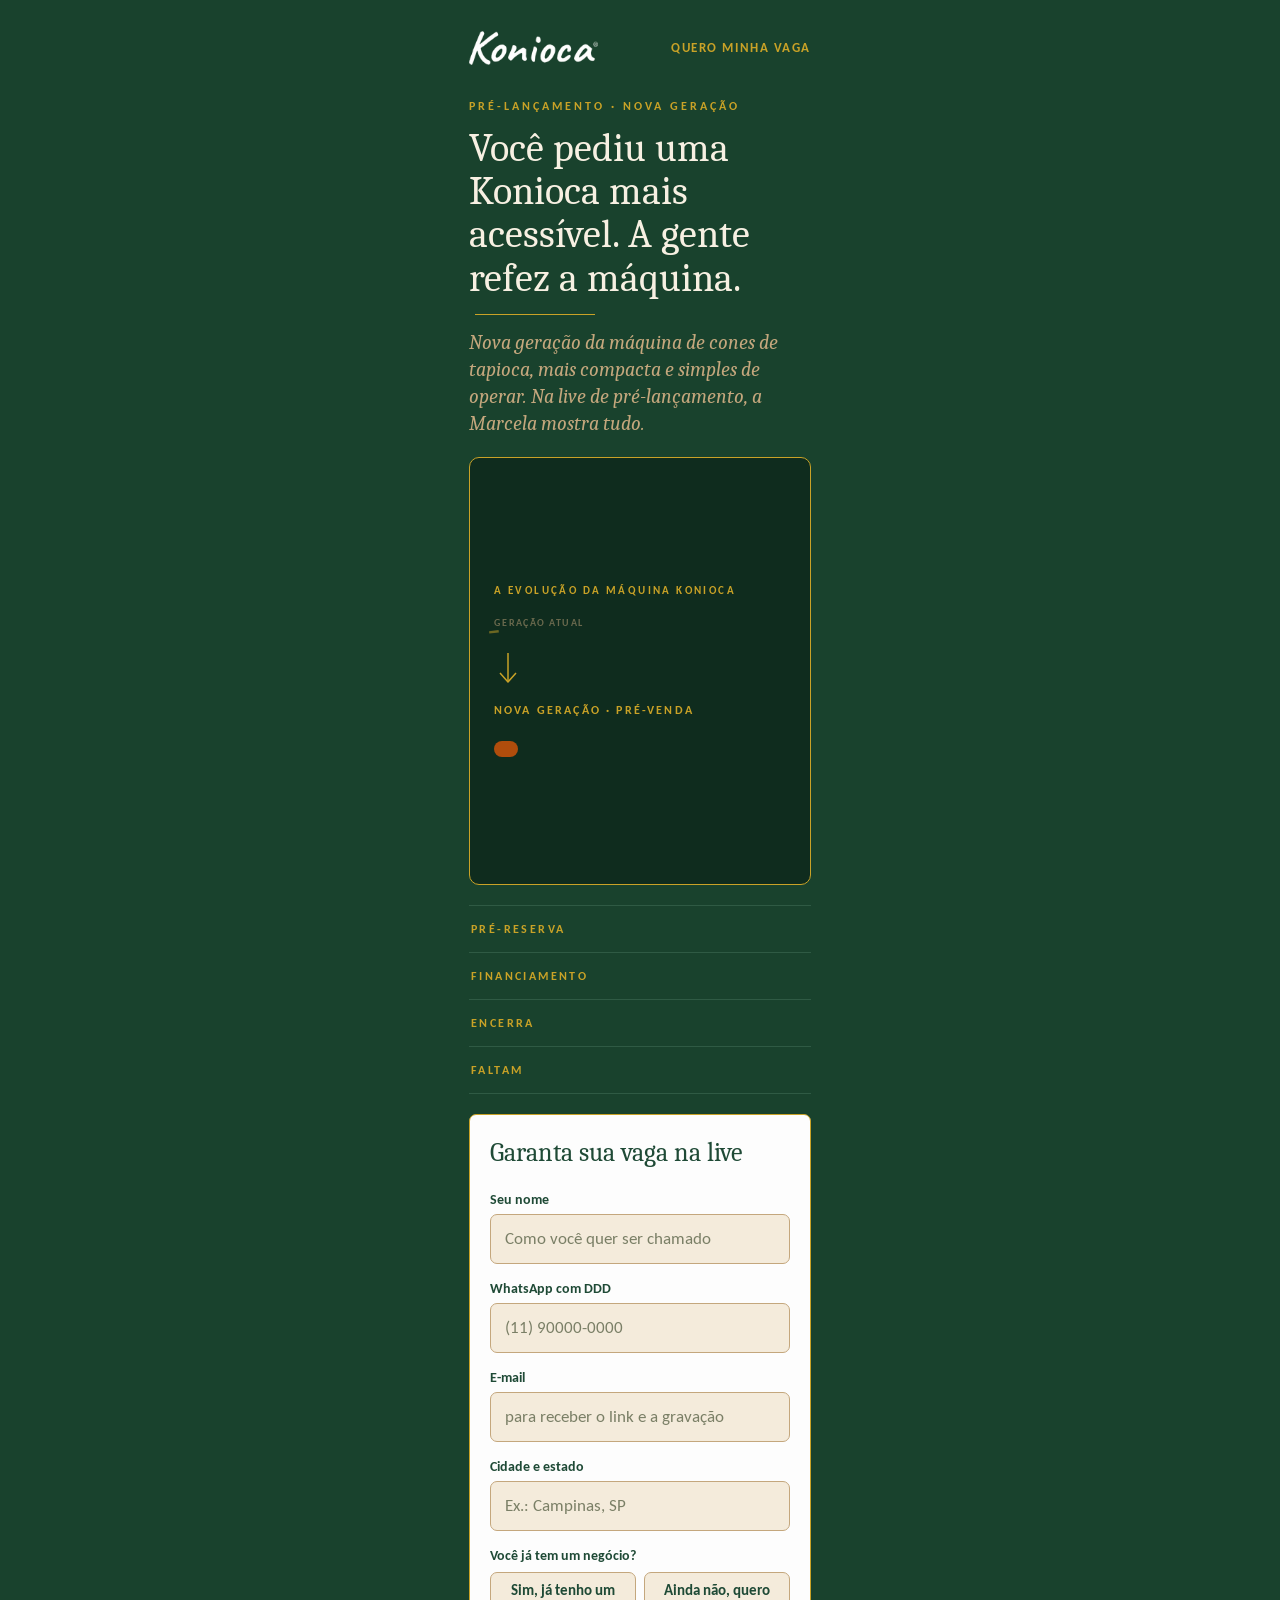
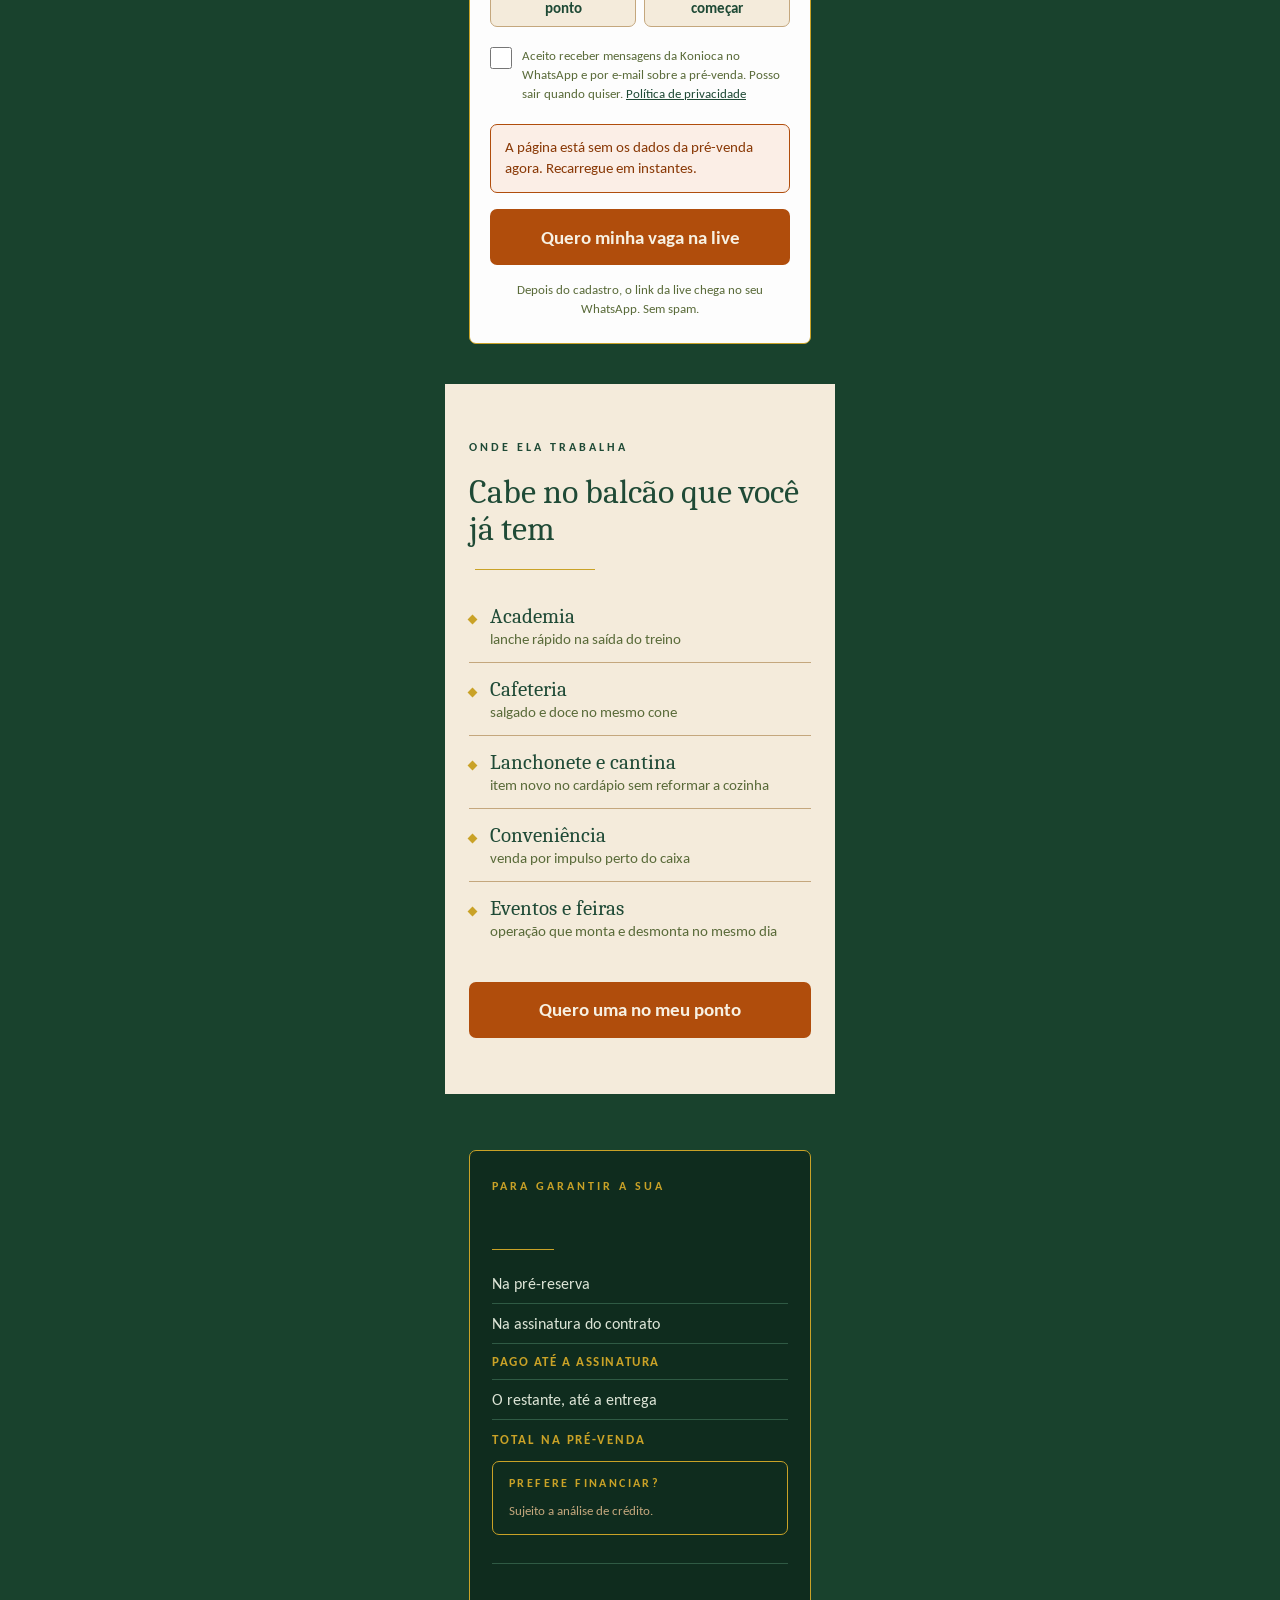
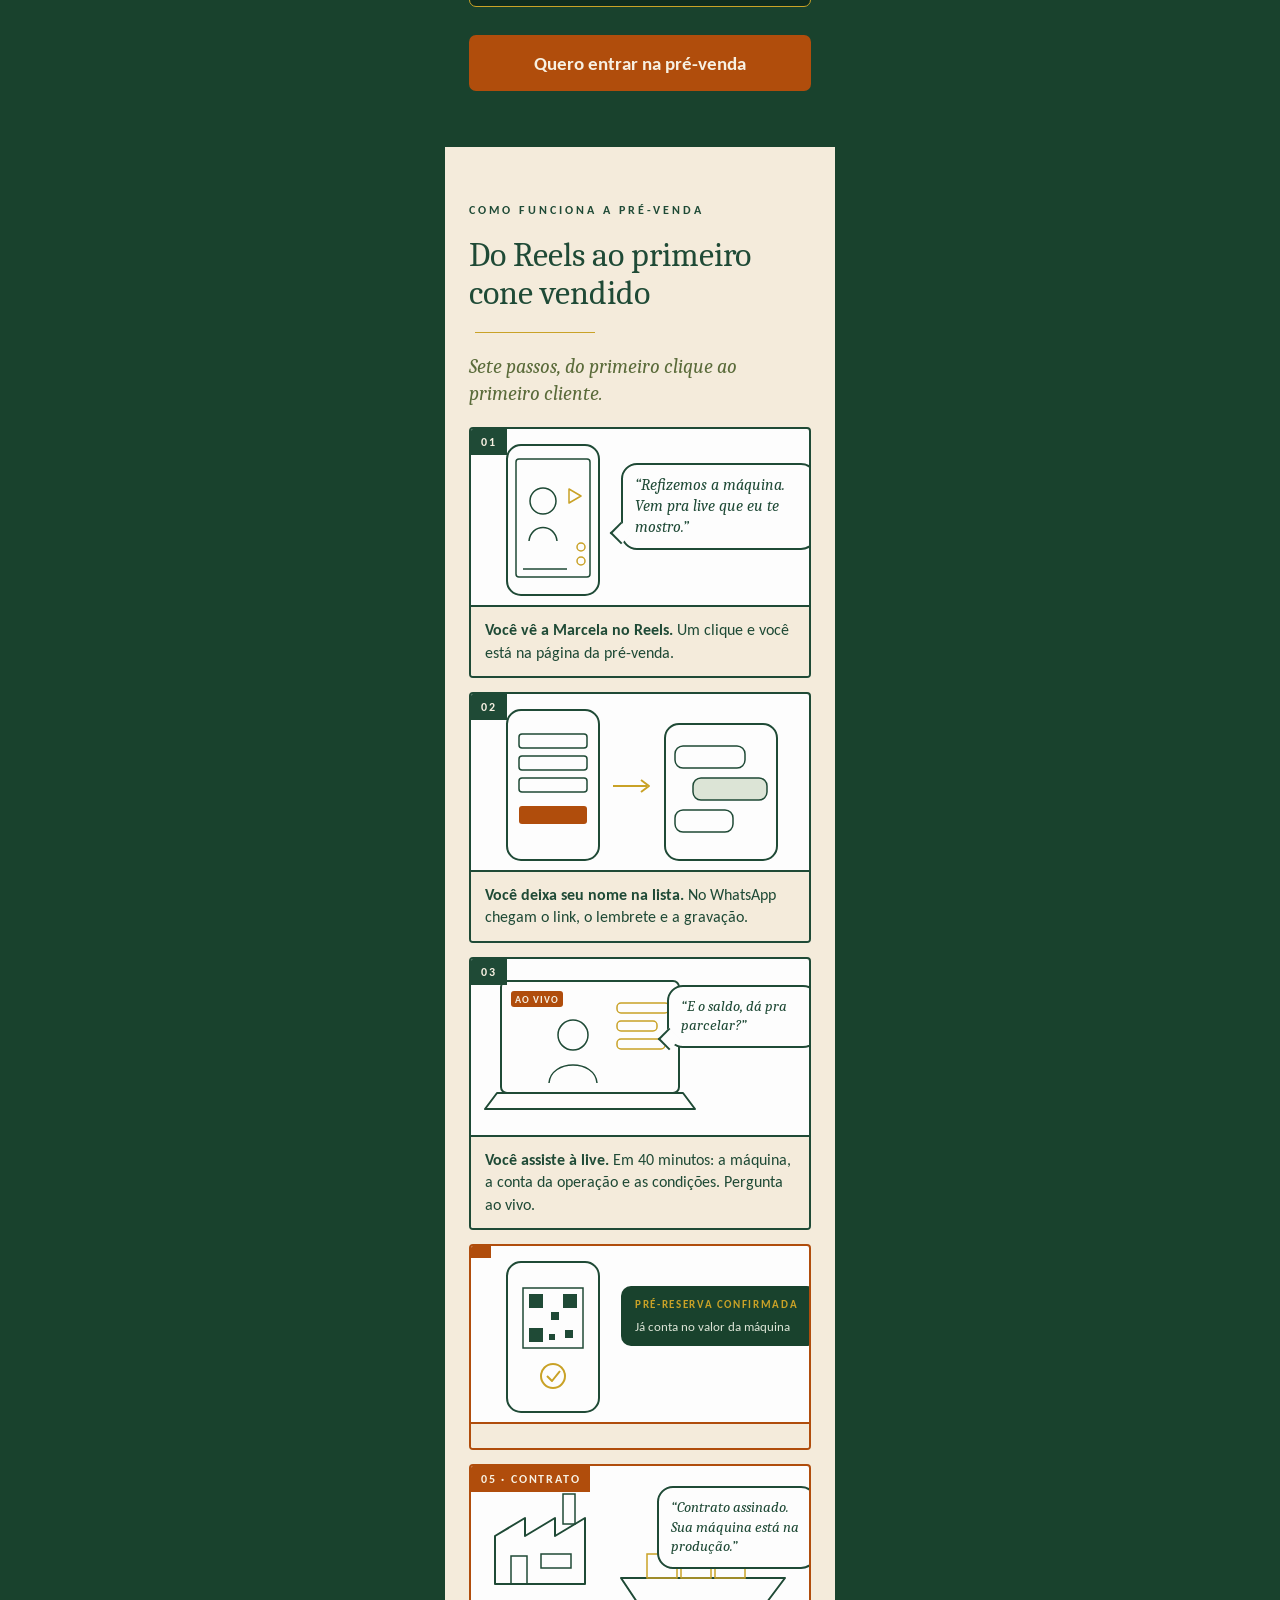
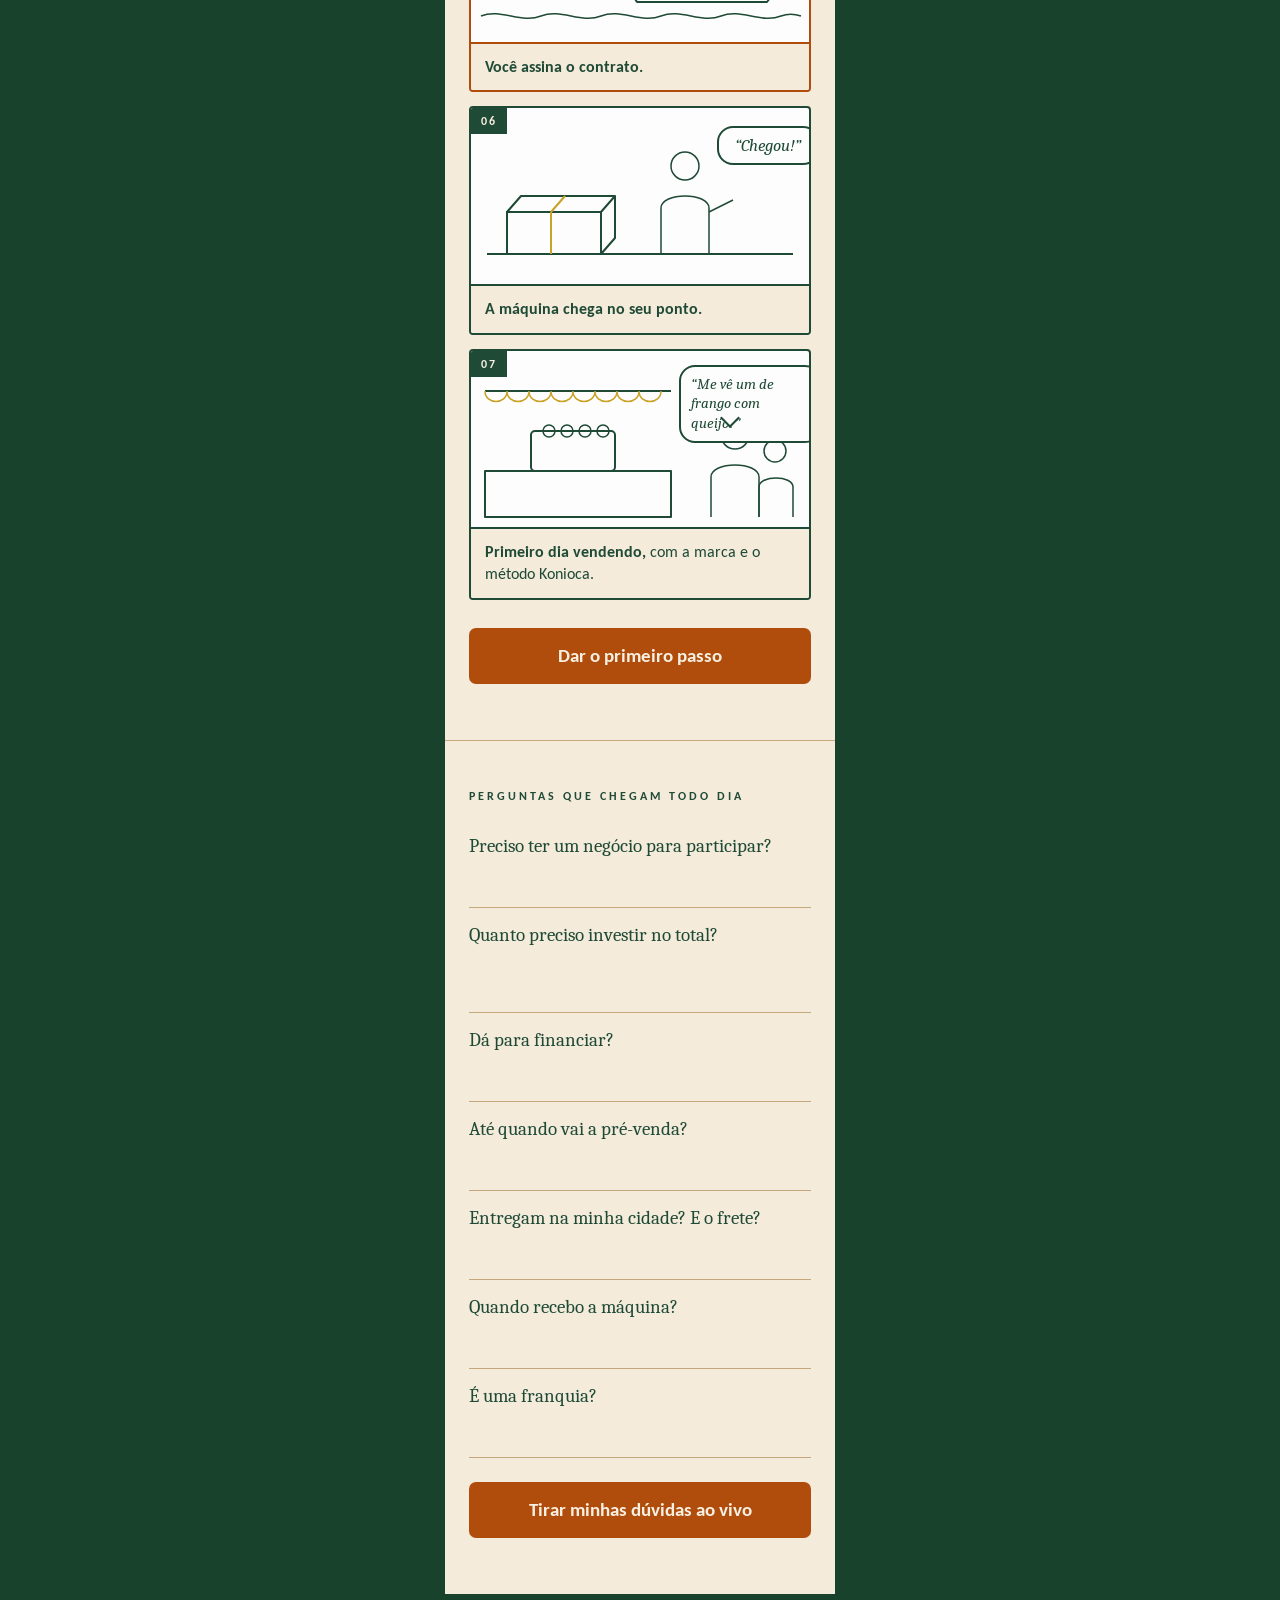
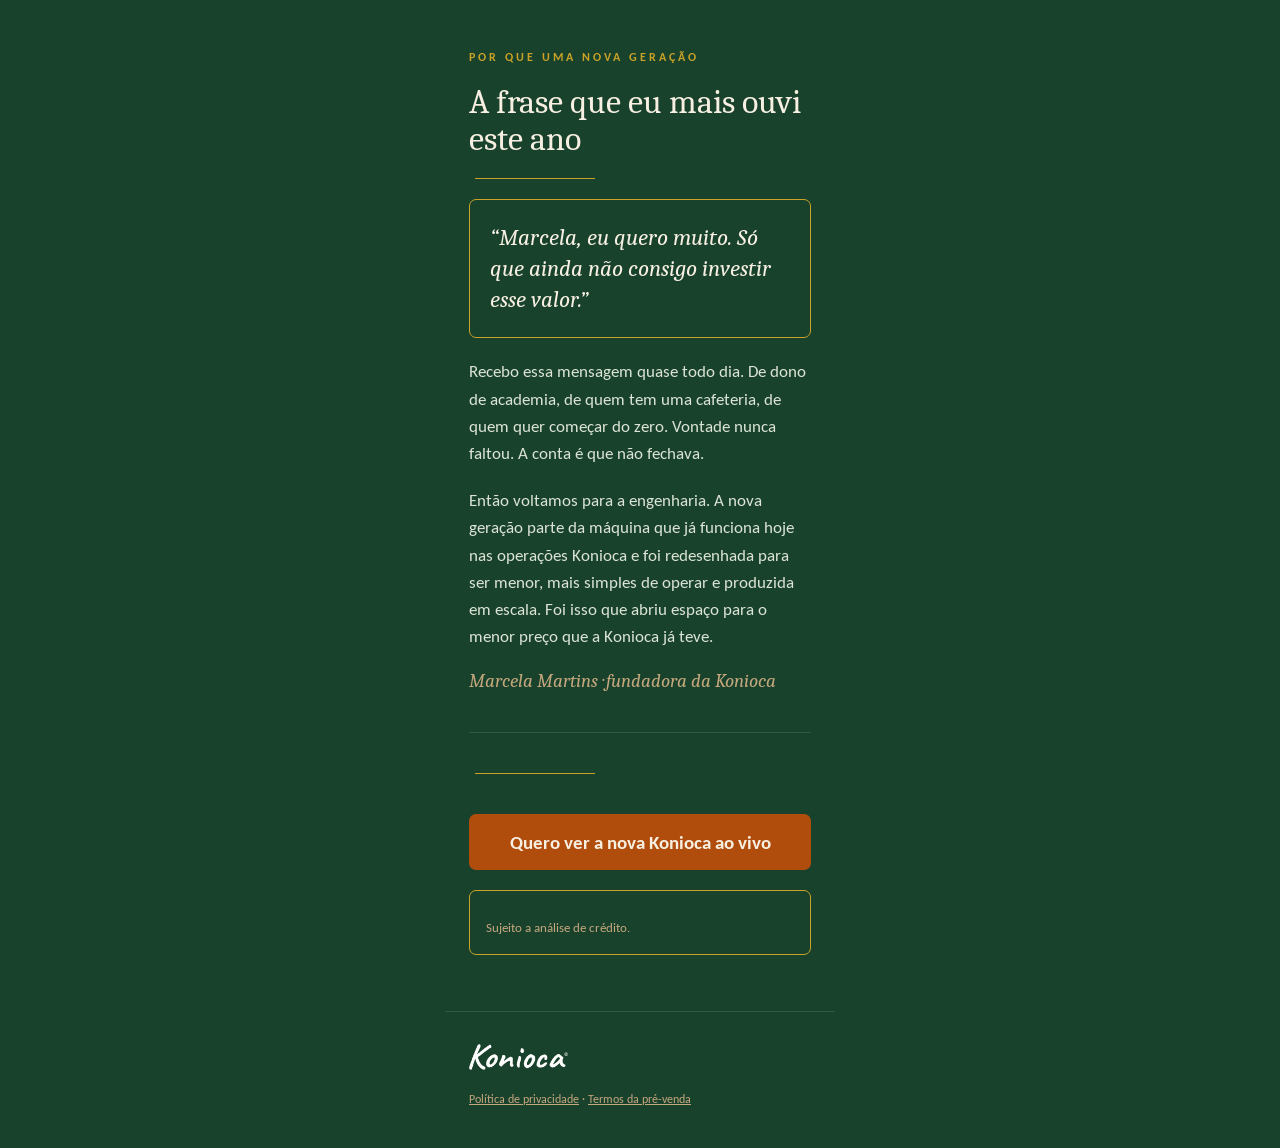
==== site/index.html @ 67e92e97 "Painel: solta a marca 'digitando' ao fechar o formulário, para a atualização adiada acontecer Co-Aut" ====
<!doctype html>
<html lang="pt-BR"><head><meta charset="utf-8"><meta name="viewport" content="width=device-width, initial-scale=1">
<title>Konioca · Pré-venda da nova geração</title>
<meta name="description" content="Nova geração da máquina de cones de tapioca Konioca. Live de pré-lançamento com a Marcela. Garanta a sua pré-reserva.">
<meta property="og:type" content="website">
<meta property="og:url" content="https://prevenda.konioca.com/">
<meta property="og:title" content="Konioca · Pré-venda da nova geração">
<meta property="og:description" content="Live fechada com a Marcela e pré-reserva da nova máquina de cones de tapioca. Garanta a sua pré-reserva.">
<meta property="og:image" content="https://prevenda.konioca.com/assets/img/previa-lp.jpg?v=2">
<meta property="og:image:width" content="1200"><meta property="og:image:height" content="630">
<meta property="og:locale" content="pt_BR">
<meta name="twitter:card" content="summary_large_image">
<link rel="icon" type="image/png" sizes="64x64" href="assets/img/favicon.png"><link rel="apple-touch-icon" href="assets/img/apple-touch-icon.png">
<link rel="preconnect" href="https://fonts.googleapis.com"><link rel="preconnect" href="https://fonts.gstatic.com" crossorigin>
<link rel="stylesheet" href="https://fonts.googleapis.com/css2?family=Caladea:ital,wght@0,400;0,700;1,400&amp;family=Carlito:wght@400;700&amp;display=swap">
<link rel="stylesheet" href="assets/css/site.css?v=0110e">
<style>
a{color:#1f4a36}a:hover{color:#19422d}
input::placeholder{color:#7a7f66}
</style>
</head>
<body>
<div class="pagina" style="min-height: 100vh; display: flex; flex-direction: column; background: #19422d; font-family: Carlito, Calibri, 'Segoe UI', sans-serif; color: #1f4a36; overflow: hidden">
<!-- HERO -->
<section style="display: flex; flex-direction: column; gap: 20px; padding: 28px 24px 40px 24px; background: #19422d">
<div style="display: flex; justify-content: space-between; align-items: center">
<img src="assets/img/logo_konioca_branco.png" alt="Konioca" style="height: 34px; width: auto">
<a href="#cadastro" style="font-size: 13px; font-weight: 700; letter-spacing: 0.12em; color: #c9a227; text-decoration: none; padding: 12px 0">QUERO MINHA VAGA</a>
</div>
<div style="display: flex; flex-direction: column; gap: 14px; padding-top: 12px">
<div style="font-size: 12px; font-weight: 700; letter-spacing: 0.25em; color: #c9a227">PRÉ-LANÇAMENTO · NOVA GERAÇÃO</div>
<h1 style="margin: 0; font-family: Caladea, Cambria, Georgia, serif; font-weight: 400; font-size: 40px; line-height: 1.08; color: #f7f0e2">Você pediu uma Konioca mais acessível. A gente refez a máquina.</h1>
<div style="width: 120px; height: 1px; background: #c9a227; margin-left: 6px"></div>
<p style="margin: 0; font-family: Caladea, Cambria, Georgia, serif; font-style: italic; font-size: 20px; line-height: 1.35; color: #c4a77d">Nova geração da máquina de cones de tapioca, mais compacta e simples de operar. Na live de pré-lançamento, a Marcela mostra tudo.</p>
</div>
<div style="position: relative; width: 100%; aspect-ratio: 342 / 428; box-sizing: border-box; padding: 28px 24px; background: #0f2c1e; border: 1px solid #c9a227; border-radius: 10px; display: flex; flex-direction: column; justify-content: center; gap: 18px; overflow: hidden" aria-label="Animação: preço da geração atual riscado e preço da nova geração">
<div style="font-size: 11px; font-weight: 700; letter-spacing: 0.22em; color: #c9a227">A EVOLUÇÃO DA MÁQUINA KONIOCA</div>
<div id="kOld" style="display: flex; flex-direction: column; gap: 4px; transform-origin: left center; transition: opacity 600ms ease, transform 600ms ease; opacity: 0.5; transform: scale(0.8)">
<div style="font-size: 12px; font-weight: 700; letter-spacing: 0.18em; color: #c4a77d">GERAÇÃO ATUAL</div>
<div style="position: relative; align-self: flex-start">
<div style="font-family: Caladea, Cambria, Georgia, serif; font-size: 46px; line-height: 1.05; color: #c4a77d" data-t="preco_atual"></div>
<div id="kStrike" style="position: absolute; left: -6px; right: -6px; top: 52%; height: 3px; background: #c9a227; transform-origin: left center; transition: transform 500ms ease; transform: rotate(-7deg) scaleX(1)"></div>
</div>
</div>
<div id="kArrow" style="height: 34px; transition: opacity 400ms ease; opacity: 1">
<svg width="28" height="34" viewBox="0 0 28 34" fill="none" aria-hidden="true"><path d="M14 2 V30" stroke="#c9a227" stroke-width="1.5"></path><path d="M6 22 L14 31 L22 22" stroke="#c9a227" stroke-width="1.5" stroke-linejoin="round"></path></svg>
</div>
<div id="kNew" style="display: flex; flex-direction: column; gap: 6px; transition: opacity 600ms ease, transform 600ms ease; opacity: 1; transform: translateY(0px)">
<div style="font-size: 12px; font-weight: 700; letter-spacing: 0.18em; color: #c9a227">NOVA GERAÇÃO · PRÉ-VENDA</div>
<div style="font-family: Caladea, Cambria, Georgia, serif; font-size: 68px; line-height: 1; color: #f7f0e2"><span id="kCounter" data-t="preco_prevenda"></span></div>
</div>
<div id="kBadge" style="display: flex; align-items: center; gap: 12px; transform-origin: left center; transition: opacity 400ms ease, transform 400ms cubic-bezier(0.34, 1.56, 0.64, 1); opacity: 1; transform: scale(1)">
<div style="padding: 8px 12px; background: #b04d0c; border-radius: 999px; font-size: 15px; font-weight: 700; letter-spacing: 0.08em; color: #f7f0e2; white-space: nowrap" data-tpl="{desconto_pct}% MENOS"></div>
<div style="font-size: 14px; line-height: 1.35; color: #dce4d6" data-tpl="{desconto_valor} a menos que a geração atual"></div>
</div>
</div>
<div style="display: flex; justify-content: space-between; align-items: baseline; padding: 4px 2px; border-top: 1px solid #2f5a44; border-bottom: 1px solid #2f5a44">
<div style="font-size: 12px; font-weight: 700; letter-spacing: 0.2em; color: #c9a227; padding: 12px 0">PRÉ-RESERVA</div>
<div style="font-family: Caladea, Cambria, Georgia, serif; font-size: 22px; color: #f7f0e2" data-tpl="{reserva} no PIX"></div>
</div>
<div style="display: flex; justify-content: space-between; align-items: baseline; margin-top: -20px; padding: 4px 2px; border-bottom: 1px solid #2f5a44">
<div style="font-size: 12px; font-weight: 700; letter-spacing: 0.2em; color: #c9a227; padding: 12px 0">FINANCIAMENTO</div>
<div style="font-family: Caladea, Cambria, Georgia, serif; font-size: 22px; color: #f7f0e2" data-tpl="Parceria {parceiro}"></div>
</div>
<div style="display: flex; justify-content: space-between; align-items: baseline; margin-top: -20px; padding: 4px 2px; border-bottom: 1px solid #2f5a44">
<div style="font-size: 12px; font-weight: 700; letter-spacing: 0.2em; color: #c9a227; padding: 12px 0">ENCERRA</div>
<div style="font-family: Caladea, Cambria, Georgia, serif; font-size: 22px; color: #f7f0e2" data-tpl="{fim_ddmm} · {fim_hora}"></div>
</div>
<div style="display: flex; justify-content: space-between; align-items: baseline; margin-top: -20px; padding: 4px 2px; border-bottom: 1px solid #2f5a44">
<div style="font-size: 12px; font-weight: 700; letter-spacing: 0.2em; color: #c9a227; padding: 12px 0" id="kFaltamRotulo">FALTAM</div>
<div style="font-family: Caladea, Cambria, Georgia, serif; font-size: 22px; color: #f7f0e2" id="kContagem" data-t="contagem"></div>
</div>
<div id="kContadorLinha" class="oculto" style="display: flex; justify-content: space-between; align-items: baseline; margin-top: -20px; padding: 4px 2px; border-bottom: 1px solid #2f5a44">
<div style="font-size: 12px; font-weight: 700; letter-spacing: 0.2em; color: #c9a227; padding: 12px 0">PRÉ-RESERVAS</div>
<div style="font-family: Caladea, Cambria, Georgia, serif; font-size: 22px; color: #f7f0e2" data-t="contador"></div>
</div>

<!-- FORM -->
<form id="cadastro" novalidate style="display: flex; flex-direction: column; gap: 16px; padding: 24px 20px; background: #fdfdfd; border: 1px solid #c9a227; border-radius: 7px">
<div style="display: flex; flex-direction: column; gap: 6px">
<div style="font-family: Caladea, Cambria, Georgia, serif; font-size: 26px; line-height: 1.15; color: #1f4a36">Garanta sua vaga na live</div>
<div style="font-size: 15px; line-height: 1.45; color: #5a6b3a" data-tpl="Aberta e online, no Instagram da Konioca. {live_dia}, {live_ddmm}, às {live_hora}."></div>
</div>
<div style="display: flex; flex-direction: column; gap: 6px">
<label for="f-nome" style="font-size: 14px; font-weight: 700; color: #1f4a36">Seu nome</label>
<input id="f-nome" name="nome" type="text" autocomplete="name" required maxlength="80" placeholder="Como você quer ser chamado" style="height: 50px; padding: 0 14px; font-size: 17px; font-family: Carlito, Calibri, sans-serif; color: #1f4a36; background: #f4ebdb; border: 1px solid #c4a77d; border-radius: 7px; box-sizing: border-box">
</div>
<div style="display: flex; flex-direction: column; gap: 6px">
<label for="f-whats" style="font-size: 14px; font-weight: 700; color: #1f4a36">WhatsApp com DDD</label>
<input id="f-whats" name="whatsapp" type="tel" inputmode="tel" autocomplete="tel" required maxlength="20" placeholder="(11) 90000-0000" style="height: 50px; padding: 0 14px; font-size: 17px; font-family: Carlito, Calibri, sans-serif; color: #1f4a36; background: #f4ebdb; border: 1px solid #c4a77d; border-radius: 7px; box-sizing: border-box">
</div>
<div style="display: flex; flex-direction: column; gap: 6px">
<label for="f-email" style="font-size: 14px; font-weight: 700; color: #1f4a36">E-mail</label>
<input id="f-email" name="email" type="email" autocomplete="email" required maxlength="254" placeholder="para receber o link e a gravação" style="height: 50px; padding: 0 14px; font-size: 17px; font-family: Carlito, Calibri, sans-serif; color: #1f4a36; background: #f4ebdb; border: 1px solid #c4a77d; border-radius: 7px; box-sizing: border-box">
<div id="f-email-sugestao" class="msg-sugestao oculto" aria-live="polite"></div>
</div>
<div style="display: flex; flex-direction: column; gap: 6px">
<label for="f-cidade" style="font-size: 14px; font-weight: 700; color: #1f4a36">Cidade e estado</label>
<input id="f-cidade" name="cidade" type="text" autocomplete="address-level2" maxlength="100" placeholder="Ex.: Campinas, SP" style="height: 50px; padding: 0 14px; font-size: 17px; font-family: Carlito, Calibri, sans-serif; color: #1f4a36; background: #f4ebdb; border: 1px solid #c4a77d; border-radius: 7px; box-sizing: border-box">
</div>
<fieldset style="margin: 0; padding: 0; border: 0; display: flex; flex-direction: column; gap: 8px">
<legend style="font-size: 14px; font-weight: 700; color: #1f4a36; padding: 0 0 8px 0">Você já tem um negócio?</legend>
<div style="display: grid; grid-template-columns: repeat(2, minmax(0, 1fr)); gap: 8px">
<button type="button" class="pill" data-valor="sim" aria-pressed="false" style="min-height: 52px; padding: 8px 10px; font-family: Carlito, Calibri, sans-serif; font-size: 15px; font-weight: 700; line-height: 1.25; border-radius: 7px; cursor: pointer; background: #f4ebdb; color: #1f4a36; border: 1px solid #c4a77d">Sim, já tenho um ponto</button>
<button type="button" class="pill" data-valor="nao" aria-pressed="false" style="min-height: 52px; padding: 8px 10px; font-family: Carlito, Calibri, sans-serif; font-size: 15px; font-weight: 700; line-height: 1.25; border-radius: 7px; cursor: pointer; background: #f4ebdb; color: #1f4a36; border: 1px solid #c4a77d">Ainda não, quero começar</button>
</div>
<input type="hidden" name="tem_negocio" id="f-negocio" value="">
</fieldset>
<div class="hp" aria-hidden="true"><label for="f-site">Deixe em branco</label><input id="f-site" name="site" type="text" tabindex="-1" autocomplete="off"></div>
<label style="display: flex; gap: 10px; align-items: flex-start; font-size: 13px; line-height: 1.45; color: #5a6b3a; padding: 4px 0">
<input type="checkbox" id="f-consent" name="consentimento" style="width: 22px; height: 22px; margin: 0; flex-shrink: 0; accent-color: #1f4a36">
<span>Aceito receber mensagens da Konioca no WhatsApp e por e-mail sobre a pré-venda. Posso sair quando quiser. <a href="/privacidade" data-href="politica_privacidade_url" target="_blank" rel="noopener" style="color: #1f4a36">Política de privacidade</a></span>
</label>
<div id="f-turnstile" class="oculto" style="min-height: 65px"></div>
<div id="f-erro" class="form-erro oculto" role="alert"></div>
<div id="f-planob" class="oculto"><a id="f-planob-link" href="#" rel="noopener" target="_blank" style="display: flex; align-items: center; justify-content: center; height: 52px; background: #1f4a36; color: #f7f0e2; font-size: 17px; font-weight: 700; text-decoration: none; border-radius: 7px">Garantir minha vaga pelo WhatsApp</a></div>
<button type="submit" id="f-enviar" class="cta" style="display: flex; align-items: center; justify-content: center; height: 56px; background: #b04d0c; color: #f7f0e2; font-size: 19px; font-weight: 700; text-decoration: none; border-radius: 7px">Quero minha vaga na live</button>
<div style="font-size: 13px; line-height: 1.45; color: #5a6b3a; text-align: center">Depois do cadastro, o link da live chega no seu WhatsApp. Sem spam.</div>
</form>
</section>

<!-- ONDE ENTRA -->
<section style="display: flex; flex-direction: column; gap: 20px; padding: 56px 24px; background: #f4ebdb">
<div style="font-size: 12px; font-weight: 700; letter-spacing: 0.25em; color: #1f4a36">ONDE ELA TRABALHA</div>
<h2 style="margin: 0; font-family: Caladea, Cambria, Georgia, serif; font-weight: 400; font-size: 34px; line-height: 1.1; color: #1f4a36">Cabe no balcão que você já tem</h2>
<div style="width: 120px; height: 1px; background: #c9a227; margin-left: 6px"></div>
<div style="display: flex; flex-direction: column">
<div style="display: flex; gap: 14px; align-items: baseline; padding: 14px 0; border-bottom: 1px solid #c4a77d"><div style="width: 7px; height: 7px; background: #c9a227; transform: rotate(45deg); flex-shrink: 0"></div><div style="display: flex; flex-direction: column; gap: 2px"><div style="font-family: Caladea, Cambria, Georgia, serif; font-size: 21px; color: #1f4a36">Academia</div><div style="font-size: 15px; color: #5a6b3a">lanche rápido na saída do treino</div></div></div>
<div style="display: flex; gap: 14px; align-items: baseline; padding: 14px 0; border-bottom: 1px solid #c4a77d"><div style="width: 7px; height: 7px; background: #c9a227; transform: rotate(45deg); flex-shrink: 0"></div><div style="display: flex; flex-direction: column; gap: 2px"><div style="font-family: Caladea, Cambria, Georgia, serif; font-size: 21px; color: #1f4a36">Cafeteria</div><div style="font-size: 15px; color: #5a6b3a">salgado e doce no mesmo cone</div></div></div>
<div style="display: flex; gap: 14px; align-items: baseline; padding: 14px 0; border-bottom: 1px solid #c4a77d"><div style="width: 7px; height: 7px; background: #c9a227; transform: rotate(45deg); flex-shrink: 0"></div><div style="display: flex; flex-direction: column; gap: 2px"><div style="font-family: Caladea, Cambria, Georgia, serif; font-size: 21px; color: #1f4a36">Lanchonete e cantina</div><div style="font-size: 15px; color: #5a6b3a">item novo no cardápio sem reformar a cozinha</div></div></div>
<div style="display: flex; gap: 14px; align-items: baseline; padding: 14px 0; border-bottom: 1px solid #c4a77d"><div style="width: 7px; height: 7px; background: #c9a227; transform: rotate(45deg); flex-shrink: 0"></div><div style="display: flex; flex-direction: column; gap: 2px"><div style="font-family: Caladea, Cambria, Georgia, serif; font-size: 21px; color: #1f4a36">Conveniência</div><div style="font-size: 15px; color: #5a6b3a">venda por impulso perto do caixa</div></div></div>
<div style="display: flex; gap: 14px; align-items: baseline; padding: 14px 0"><div style="width: 7px; height: 7px; background: #c9a227; transform: rotate(45deg); flex-shrink: 0"></div><div style="display: flex; flex-direction: column; gap: 2px"><div style="font-family: Caladea, Cambria, Georgia, serif; font-size: 21px; color: #1f4a36">Eventos e feiras</div><div style="font-size: 15px; color: #5a6b3a">operação que monta e desmonta no mesmo dia</div></div></div>
</div>
<a href="#cadastro" style="display: flex; align-items: center; justify-content: center; height: 56px; margin-top: 8px; background: #b04d0c; color: #f7f0e2; font-size: 19px; font-weight: 700; text-decoration: none; border-radius: 7px">Quero uma no meu ponto</a>
</section>

<!-- PARA GARANTIR A SUA -->
<section style="display: flex; flex-direction: column; gap: 20px; padding: 56px 24px; background: #19422d">
<!-- CARD DE PREÇO: R$ 1.000 PROTAGONISTA -->
<div style="display: flex; flex-direction: column; gap: 14px; padding: 28px 22px; background: #0f2c1e; border: 1px solid #c9a227; border-radius: 7px">
<div style="font-size: 12px; font-weight: 700; letter-spacing: 0.25em; color: #c9a227">PARA GARANTIR A SUA</div>
<div style="font-family: Caladea, Cambria, Georgia, serif; font-size: 64px; line-height: 1; color: #f7f0e2" data-t="reserva"></div>
<div style="font-family: Caladea, Cambria, Georgia, serif; font-style: italic; font-size: 19px; line-height: 1.35; color: #c4a77d" data-tpl="Garante seu acesso à pré-reserva e já conta no valor da máquina. Na assinatura do contrato você paga mais {entrada}. O restante, {parcelado}, é quitado até a entrega ou financiado pelo {parceiro}."></div>
<div style="font-size: 15px; font-weight: 700; line-height: 1.45; color: #f7f0e2" data-tpl="Pré-venda até {fim_ddmm}, às {fim_hora}, ou antes, se as {lote1} máquinas esgotarem."></div>
<div style="width: 62px; height: 1px; background: #c9a227"></div>
<div style="display: flex; flex-direction: column">
<div style="display: flex; justify-content: space-between; align-items: baseline; gap: 12px; padding: 10px 0; border-bottom: 1px solid #2f5a44"><div style="font-size: 16px; color: #dce4d6">Na pré-reserva</div><div style="font-family: Caladea, Cambria, Georgia, serif; font-size: 21px; color: #f7f0e2; text-align: right" data-t="reserva"></div></div>
<div style="display: flex; justify-content: space-between; align-items: baseline; gap: 12px; padding: 10px 0; border-bottom: 1px solid #2f5a44"><div style="font-size: 16px; color: #dce4d6">Na assinatura do contrato</div><div style="font-family: Caladea, Cambria, Georgia, serif; font-size: 21px; color: #f7f0e2; text-align: right" data-t="entrada"></div></div>
<div style="display: flex; justify-content: space-between; align-items: baseline; gap: 12px; padding: 10px 0; border-bottom: 1px solid #2f5a44"><div style="font-size: 13px; font-weight: 700; letter-spacing: 0.12em; color: #c9a227">PAGO ATÉ A ASSINATURA</div><div style="font-family: Caladea, Cambria, Georgia, serif; font-size: 21px; color: #c9a227; text-align: right" data-t="pago_assinatura"></div></div>
<div style="display: flex; justify-content: space-between; align-items: baseline; gap: 12px; padding: 10px 0; border-bottom: 1px solid #2f5a44"><div style="font-size: 16px; color: #dce4d6">O restante, até a entrega</div><div style="font-family: Caladea, Cambria, Georgia, serif; font-size: 21px; color: #f7f0e2; text-align: right" data-t="parcelado"></div></div>
<div style="display: flex; justify-content: space-between; align-items: baseline; padding: 12px 0 0 0"><div style="font-size: 13px; font-weight: 700; letter-spacing: 0.15em; color: #c9a227">TOTAL NA PRÉ-VENDA</div><div style="font-family: Caladea, Cambria, Georgia, serif; font-size: 26px; color: #f7f0e2" data-t="preco_prevenda"></div></div>
</div>
<div style="display: flex; flex-direction: column; gap: 6px; padding: 14px 16px; border: 1px solid #c9a227; border-radius: 7px">
<div style="font-size: 12px; font-weight: 700; letter-spacing: 0.2em; color: #c9a227">PREFERE FINANCIAR?</div>
<div style="font-size: 16px; line-height: 1.5; color: #f7f0e2" data-tpl="Depois da pré-reserva, todo o valor restante, {financiado}, pode ser financiado pelo {parceiro}."></div>
<div style="font-size: 13px; line-height: 1.45; color: #c4a77d">Sujeito a análise de crédito.</div>
</div>
<div style="font-size: 14px; line-height: 1.5; color: #dce4d6" data-tpl="Entrega em até {entrega_dias} dias após a assinatura do contrato."></div>
<div style="height: 1px; background: #2f5a44"></div>
<div style="font-family: Caladea, Cambria, Georgia, serif; font-style: italic; font-size: 17px; line-height: 1.4; color: #c4a77d" data-tpl="Depois de {fim_ddmm}, a nova geração passa ao preço de lançamento."></div>
</div>
<a href="#cadastro" style="display: flex; align-items: center; justify-content: center; height: 56px; margin-top: 8px; background: #b04d0c; color: #f7f0e2; font-size: 19px; font-weight: 700; text-decoration: none; border-radius: 7px">Quero entrar na pré-venda</a>
</section>

<!-- COMO FUNCIONA EM QUADRINHOS + PREÇO -->
<section style="display: flex; flex-direction: column; gap: 20px; padding: 56px 24px; background: #f4ebdb">
<div style="font-size: 12px; font-weight: 700; letter-spacing: 0.25em; color: #1f4a36">COMO FUNCIONA A PRÉ-VENDA</div>
<h2 style="margin: 0; font-family: Caladea, Cambria, Georgia, serif; font-weight: 400; font-size: 34px; line-height: 1.1; color: #1f4a36">Do Reels ao primeiro cone vendido</h2>
<div style="width: 120px; height: 1px; background: #c9a227; margin-left: 6px"></div>
<p style="margin: 0; font-family: Caladea, Cambria, Georgia, serif; font-style: italic; font-size: 20px; line-height: 1.35; color: #5a6b3a">Sete passos, do primeiro clique ao primeiro cliente.</p>

<div style="display: flex; flex-direction: column; gap: 14px">

<!-- Q1 -->
<figure class="quadro" style="position: relative; margin: 0; display: flex; flex-direction: column; background: #fdfdfd; border: 2px solid #1f4a36; border-radius: 4px; overflow: hidden">
<div style="position: absolute; top: 0; left: 0; padding: 6px 10px; background: #1f4a36; color: #f7f0e2; font-size: 12px; font-weight: 700; letter-spacing: 0.15em">01</div>
<svg width="338" height="176" viewBox="0 0 338 176" fill="none" aria-hidden="true" style="display: block">
<rect x="36" y="16" width="92" height="150" rx="14" stroke="#1f4a36" stroke-width="2"></rect>
<rect x="45" y="30" width="74" height="118" rx="3" stroke="#1f4a36" stroke-width="1.5"></rect>
<circle cx="72" cy="72" r="13" stroke="#1f4a36" stroke-width="1.5"></circle>
<path d="M58 112 C60 94 84 94 86 112" stroke="#1f4a36" stroke-width="1.5"></path>
<path d="M98 60 L110 67 L98 74 Z" stroke="#c9a227" stroke-width="1.5" stroke-linejoin="round"></path>
<circle cx="110" cy="118" r="4" stroke="#c9a227" stroke-width="1.5"></circle>
<circle cx="110" cy="132" r="4" stroke="#c9a227" stroke-width="1.5"></circle>
<path d="M52 140 H96" stroke="#1f4a36" stroke-width="1.5"></path>
</svg>
<div style="position: absolute; top: 34px; left: 150px; width: 168px; padding: 10px 12px; background: #fdfdfd; border: 2px solid #1f4a36; border-radius: 16px; font-family: Caladea, Cambria, Georgia, serif; font-style: italic; font-size: 16px; line-height: 1.3; color: #1f4a36">“Refizemos a máquina. Vem pra live que eu te mostro.”</div>
<div style="position: absolute; top: 96px; left: 142px; width: 14px; height: 14px; background: #fdfdfd; border-left: 2px solid #1f4a36; border-bottom: 2px solid #1f4a36; transform: rotate(45deg)"></div>
<figcaption style="padding: 12px 14px; border-top: 2px solid #1f4a36; background: #f4ebdb; font-size: 16px; line-height: 1.4; color: #1f4a36"><strong>Você vê a Marcela no Reels.</strong> Um clique e você está na página da pré-venda.</figcaption>
</figure>

<!-- Q2 -->
<figure class="quadro" style="position: relative; margin: 0; display: flex; flex-direction: column; background: #fdfdfd; border: 2px solid #1f4a36; border-radius: 4px; overflow: hidden">
<div style="position: absolute; top: 0; left: 0; padding: 6px 10px; background: #1f4a36; color: #f7f0e2; font-size: 12px; font-weight: 700; letter-spacing: 0.15em">02</div>
<svg width="338" height="176" viewBox="0 0 338 176" fill="none" aria-hidden="true" style="display: block">
<rect x="36" y="16" width="92" height="150" rx="14" stroke="#1f4a36" stroke-width="2"></rect>
<rect x="48" y="40" width="68" height="14" rx="3" stroke="#1f4a36" stroke-width="1.5"></rect>
<rect x="48" y="62" width="68" height="14" rx="3" stroke="#1f4a36" stroke-width="1.5"></rect>
<rect x="48" y="84" width="68" height="14" rx="3" stroke="#1f4a36" stroke-width="1.5"></rect>
<rect x="48" y="112" width="68" height="18" rx="3" fill="#b04d0c"></rect>
<path d="M142 92 H176" stroke="#c9a227" stroke-width="2"></path>
<path d="M170 86 L178 92 L170 98" stroke="#c9a227" stroke-width="2" stroke-linejoin="round"></path>
<rect x="194" y="30" width="112" height="136" rx="14" stroke="#1f4a36" stroke-width="2"></rect>
<rect x="204" y="52" width="70" height="22" rx="8" stroke="#1f4a36" stroke-width="1.5"></rect>
<rect x="222" y="84" width="74" height="22" rx="8" fill="#dce4d6" stroke="#1f4a36" stroke-width="1.5"></rect>
<rect x="204" y="116" width="58" height="22" rx="8" stroke="#1f4a36" stroke-width="1.5"></rect>
</svg>
<figcaption style="padding: 12px 14px; border-top: 2px solid #1f4a36; background: #f4ebdb; font-size: 16px; line-height: 1.4; color: #1f4a36"><strong>Você deixa seu nome na lista.</strong> No WhatsApp chegam o link, o lembrete e a gravação.</figcaption>
</figure>

<!-- Q3 -->
<figure class="quadro" style="position: relative; margin: 0; display: flex; flex-direction: column; background: #fdfdfd; border: 2px solid #1f4a36; border-radius: 4px; overflow: hidden">
<div style="position: absolute; top: 0; left: 0; padding: 6px 10px; background: #1f4a36; color: #f7f0e2; font-size: 12px; font-weight: 700; letter-spacing: 0.15em">03</div>
<svg width="338" height="176" viewBox="0 0 338 176" fill="none" aria-hidden="true" style="display: block">
<rect x="30" y="22" width="178" height="112" rx="6" stroke="#1f4a36" stroke-width="2"></rect>
<path d="M14 150 H224 L212 134 H26 Z" stroke="#1f4a36" stroke-width="2" stroke-linejoin="round"></path>
<rect x="40" y="32" width="52" height="16" rx="3" fill="#b04d0c"></rect>
<text x="66" y="44" text-anchor="middle" font-family="Carlito, Calibri, sans-serif" font-size="10" font-weight="700" fill="#f7f0e2" letter-spacing="1">AO VIVO</text>
<circle cx="102" cy="76" r="15" stroke="#1f4a36" stroke-width="1.5"></circle>
<path d="M78 124 C80 100 124 100 126 124" stroke="#1f4a36" stroke-width="1.5"></path>
<rect x="146" y="44" width="52" height="10" rx="4" stroke="#c9a227" stroke-width="1.5"></rect>
<rect x="146" y="62" width="40" height="10" rx="4" stroke="#c9a227" stroke-width="1.5"></rect>
<rect x="146" y="80" width="48" height="10" rx="4" stroke="#c9a227" stroke-width="1.5"></rect>
</svg>
<div style="position: absolute; top: 26px; left: 196px; width: 124px; padding: 10px 12px; background: #fdfdfd; border: 2px solid #1f4a36; border-radius: 16px; font-family: Caladea, Cambria, Georgia, serif; font-style: italic; font-size: 15px; line-height: 1.3; color: #1f4a36">“E o saldo, dá pra parcelar?”</div>
<div style="position: absolute; top: 72px; left: 190px; width: 14px; height: 14px; background: #fdfdfd; border-left: 2px solid #1f4a36; border-bottom: 2px solid #1f4a36; transform: rotate(45deg)"></div>
<figcaption style="padding: 12px 14px; border-top: 2px solid #1f4a36; background: #f4ebdb; font-size: 16px; line-height: 1.4; color: #1f4a36"><strong>Você assiste à live.</strong> Em 40 minutos: a máquina, a conta da operação e as condições. Pergunta ao vivo.</figcaption>
</figure>

<!-- Q4 -->
<figure class="quadro" style="position: relative; margin: 0; display: flex; flex-direction: column; background: #fdfdfd; border: 2px solid #b04d0c; border-radius: 4px; overflow: hidden">
<div style="position: absolute; top: 0; left: 0; padding: 6px 10px; background: #b04d0c; color: #f7f0e2; font-size: 12px; font-weight: 700; letter-spacing: 0.15em" data-tpl="04 · {reserva}"></div>
<svg width="338" height="176" viewBox="0 0 338 176" fill="none" aria-hidden="true" style="display: block">
<rect x="36" y="16" width="92" height="150" rx="14" stroke="#1f4a36" stroke-width="2"></rect>
<rect x="52" y="42" width="60" height="60" stroke="#1f4a36" stroke-width="1.5"></rect>
<rect x="58" y="48" width="14" height="14" fill="#1f4a36"></rect>
<rect x="92" y="48" width="14" height="14" fill="#1f4a36"></rect>
<rect x="58" y="82" width="14" height="14" fill="#1f4a36"></rect>
<rect x="80" y="66" width="8" height="8" fill="#1f4a36"></rect>
<rect x="94" y="84" width="8" height="8" fill="#1f4a36"></rect>
<rect x="78" y="88" width="6" height="6" fill="#1f4a36"></rect>
<circle cx="82" cy="130" r="12" stroke="#c9a227" stroke-width="2"></circle>
<path d="M76 130 L81 135 L89 125" stroke="#c9a227" stroke-width="2" stroke-linejoin="round"></path>
</svg>
<div style="position: absolute; top: 40px; left: 150px; width: 168px; padding: 12px 14px; background: #19422d; border-radius: 10px; display: flex; flex-direction: column; gap: 4px">
<div style="font-size: 11px; font-weight: 700; letter-spacing: 0.15em; color: #c9a227">PRÉ-RESERVA CONFIRMADA</div>
<div style="font-family: Caladea, Cambria, Georgia, serif; font-size: 20px; color: #f7f0e2" data-tpl="Nº 037 de {lote1}"></div>
<div style="font-size: 13px; color: #dce4d6">Já conta no valor da máquina</div>
</div>
<figcaption style="padding: 12px 14px; border-top: 2px solid #b04d0c; background: #f4ebdb; font-size: 16px; line-height: 1.4; color: #1f4a36"><strong data-tpl="Fez sentido? Você faz o pedido e, aprovado, garante a pré-reserva com {reserva} no PIX."></strong> <span data-tpl="Garante o preço e a sua vaga. Os {reserva} já contam no valor da máquina."></span></figcaption>
</figure>

<!-- Q5 -->
<figure class="quadro" style="position: relative; margin: 0; display: flex; flex-direction: column; background: #fdfdfd; border: 2px solid #b04d0c; border-radius: 4px; overflow: hidden">
<div style="position: absolute; top: 0; left: 0; padding: 6px 10px; background: #b04d0c; color: #f7f0e2; font-size: 12px; font-weight: 700; letter-spacing: 0.15em">05 · CONTRATO</div>
<svg width="338" height="176" viewBox="0 0 338 176" fill="none" aria-hidden="true" style="display: block">
<path d="M24 118 V70 L54 52 V70 L84 52 V70 L114 52 V118 Z" stroke="#1f4a36" stroke-width="2" stroke-linejoin="round"></path>
<rect x="92" y="28" width="12" height="30" stroke="#1f4a36" stroke-width="1.5"></rect>
<rect x="40" y="90" width="16" height="28" stroke="#1f4a36" stroke-width="1.5"></rect>
<rect x="70" y="88" width="30" height="14" stroke="#1f4a36" stroke-width="1.5"></rect>
<path d="M150 112 H314 L296 136 H166 Z" stroke="#1f4a36" stroke-width="2" stroke-linejoin="round"></path>
<rect x="176" y="88" width="30" height="24" stroke="#c9a227" stroke-width="1.5"></rect>
<rect x="210" y="88" width="30" height="24" stroke="#c9a227" stroke-width="1.5"></rect>
<rect x="244" y="88" width="30" height="24" stroke="#c9a227" stroke-width="1.5"></rect>
<rect x="193" y="64" width="30" height="24" stroke="#c9a227" stroke-width="1.5"></rect>
<rect x="227" y="64" width="30" height="24" stroke="#c9a227" stroke-width="1.5"></rect>
<path d="M10 150 C30 142 50 158 70 150 C90 142 110 158 130 150 C150 142 170 158 190 150 C210 142 230 158 250 150 C270 142 290 158 310 150 C318 147 324 148 330 150" stroke="#1f4a36" stroke-width="1.5"></path>
</svg>
<div style="position: absolute; top: 20px; left: 186px; width: 132px; padding: 10px 12px; background: #fdfdfd; border: 2px solid #1f4a36; border-radius: 16px; font-family: Caladea, Cambria, Georgia, serif; font-style: italic; font-size: 15px; line-height: 1.3; color: #1f4a36">“Contrato assinado. Sua máquina está na produção.”</div>
<figcaption style="padding: 12px 14px; border-top: 2px solid #b04d0c; background: #f4ebdb; font-size: 16px; line-height: 1.4; color: #1f4a36"><strong>Você assina o contrato.</strong> <span data-tpl="Paga mais {entrada} ({pago_assinatura} pagos até aqui). O restante você quita até a entrega ou financia pelo {parceiro}. Sua máquina entra na produção e você acompanha tudo pelo grupo."></span></figcaption>
</figure>

<!-- Q6 -->
<figure class="quadro" style="position: relative; margin: 0; display: flex; flex-direction: column; background: #fdfdfd; border: 2px solid #1f4a36; border-radius: 4px; overflow: hidden">
<div style="position: absolute; top: 0; left: 0; padding: 6px 10px; background: #1f4a36; color: #f7f0e2; font-size: 12px; font-weight: 700; letter-spacing: 0.15em">06</div>
<svg width="338" height="176" viewBox="0 0 338 176" fill="none" aria-hidden="true" style="display: block">
<path d="M16 146 H322" stroke="#1f4a36" stroke-width="2"></path>
<path d="M36 146 V104 H130 V146" stroke="#1f4a36" stroke-width="2"></path>
<path d="M36 104 L50 88 H144 L130 104" stroke="#1f4a36" stroke-width="2" stroke-linejoin="round"></path>
<path d="M144 88 V130 L130 146" stroke="#1f4a36" stroke-width="2" stroke-linejoin="round"></path>
<path d="M80 104 V146" stroke="#c9a227" stroke-width="2"></path>
<path d="M94 88 L80 104" stroke="#c9a227" stroke-width="2"></path>
<circle cx="214" cy="58" r="14" stroke="#1f4a36" stroke-width="1.5"></circle>
<path d="M190 146 V100 C190 84 238 84 238 100 V146" stroke="#1f4a36" stroke-width="1.5"></path>
<path d="M238 104 L262 92" stroke="#1f4a36" stroke-width="1.5"></path>
</svg>
<div style="position: absolute; top: 18px; left: 246px; width: 78px; padding: 8px 10px; background: #fdfdfd; border: 2px solid #1f4a36; border-radius: 16px; font-family: Caladea, Cambria, Georgia, serif; font-style: italic; font-size: 17px; color: #1f4a36; text-align: center">“Chegou!”</div>
<figcaption style="padding: 12px 14px; border-top: 2px solid #1f4a36; background: #f4ebdb; font-size: 16px; line-height: 1.4; color: #1f4a36"><strong>A máquina chega no seu ponto.</strong> <span data-tpl="Frete por conta do cliente, pago à transportadora. O restante, {parcelado}, fica quitado ou financiado antes da entrega."></span></figcaption>
</figure>

<!-- Q7 -->
<figure class="quadro" style="position: relative; margin: 0; display: flex; flex-direction: column; background: #fdfdfd; border: 2px solid #1f4a36; border-radius: 4px; overflow: hidden">
<div style="position: absolute; top: 0; left: 0; padding: 6px 10px; background: #1f4a36; color: #f7f0e2; font-size: 12px; font-weight: 700; letter-spacing: 0.15em">07</div>
<svg width="338" height="176" viewBox="0 0 338 176" fill="none" aria-hidden="true" style="display: block">
<path d="M14 40 H200" stroke="#1f4a36" stroke-width="2"></path>
<path d="M14 40 C14 54 36 54 36 40 C36 54 58 54 58 40 C58 54 80 54 80 40 C80 54 102 54 102 40 C102 54 124 54 124 40 C124 54 146 54 146 40 C146 54 168 54 168 40 C168 54 190 54 190 40" stroke="#c9a227" stroke-width="1.5"></path>
<path d="M14 120 H200 V166 H14 Z" stroke="#1f4a36" stroke-width="2" stroke-linejoin="round"></path>
<rect x="60" y="80" width="84" height="40" rx="4" stroke="#1f4a36" stroke-width="2"></rect>
<circle cx="78" cy="80" r="6" stroke="#1f4a36" stroke-width="1.5"></circle>
<circle cx="96" cy="80" r="6" stroke="#1f4a36" stroke-width="1.5"></circle>
<circle cx="114" cy="80" r="6" stroke="#1f4a36" stroke-width="1.5"></circle>
<circle cx="132" cy="80" r="6" stroke="#1f4a36" stroke-width="1.5"></circle>
<circle cx="264" cy="84" r="14" stroke="#1f4a36" stroke-width="1.5"></circle>
<path d="M240 166 V126 C240 110 288 110 288 126 V166" stroke="#1f4a36" stroke-width="1.5"></path>
<circle cx="304" cy="100" r="11" stroke="#1f4a36" stroke-width="1.5"></circle>
<path d="M288 166 V136 C288 124 322 124 322 136 V166" stroke="#1f4a36" stroke-width="1.5"></path>
</svg>
<div style="position: absolute; top: 14px; left: 208px; width: 118px; padding: 8px 10px; background: #fdfdfd; border: 2px solid #1f4a36; border-radius: 16px; font-family: Caladea, Cambria, Georgia, serif; font-style: italic; font-size: 15px; line-height: 1.3; color: #1f4a36">“Me vê um de frango com queijo?”</div>
<div style="position: absolute; top: 60px; left: 252px; width: 12px; height: 12px; background: #fdfdfd; border-right: 2px solid #1f4a36; border-bottom: 2px solid #1f4a36; transform: rotate(45deg)"></div>
<figcaption style="padding: 12px 14px; border-top: 2px solid #1f4a36; background: #f4ebdb; font-size: 16px; line-height: 1.4; color: #1f4a36"><strong>Primeiro dia vendendo,</strong> com a marca e o método Konioca.</figcaption>
</figure>

</div>

<a href="#cadastro" style="display: flex; align-items: center; justify-content: center; height: 56px; margin-top: 8px; background: #b04d0c; color: #f7f0e2; font-size: 19px; font-weight: 700; text-decoration: none; border-radius: 7px">Dar o primeiro passo</a>
</section>

<!-- FAQ -->
<section style="display: flex; flex-direction: column; gap: 16px; padding: 48px 24px 56px 24px; background: #f4ebdb; border-top: 1px solid #c4a77d">
<div style="font-size: 12px; font-weight: 700; letter-spacing: 0.25em; color: #1f4a36">PERGUNTAS QUE CHEGAM TODO DIA</div>
<div style="display: flex; flex-direction: column">
<details style="border-bottom: 1px solid #c4a77d"><summary style="min-height: 56px; padding: 16px 0; list-style: none; cursor: pointer; font-family: Caladea, Cambria, Georgia, serif; font-size: 19px; color: #1f4a36">Preciso ter um negócio para participar?</summary><div style="padding: 0 0 16px 0; font-size: 16px; line-height: 1.55; color: #1f4a36">Não. Muita gente começa num ponto pequeno ou dentro do negócio de um parceiro. Na live a Marcela mostra os formatos que funcionam.</div></details>
<details style="border-bottom: 1px solid #c4a77d" open><summary style="min-height: 56px; padding: 16px 0; list-style: none; cursor: pointer; font-family: Caladea, Cambria, Georgia, serif; font-size: 19px; color: #1f4a36">Quanto preciso investir no total?</summary><div style="padding: 0 0 16px 0; font-size: 16px; line-height: 1.55; color: #1f4a36" data-tpl="{preco_prevenda} pela máquina na pré-venda. Você garante o acesso à pré-reserva com {reserva}, que já contam no valor da máquina. Na assinatura do contrato, paga mais {entrada} ({pago_assinatura} pagos até ali). O restante, {parcelado}, é quitado no PIX ou financiado antes da entrega. Ou, depois da pré-reserva, financia todo o valor restante, {financiado}, pelo {parceiro}. Frete por conta do cliente. Insumos e custo de operação são abertos na live."></div></details>
<details style="border-bottom: 1px solid #c4a77d"><summary style="min-height: 56px; padding: 16px 0; list-style: none; cursor: pointer; font-family: Caladea, Cambria, Georgia, serif; font-size: 19px; color: #1f4a36">Dá para financiar?</summary><div style="padding: 0 0 16px 0; font-size: 16px; line-height: 1.55; color: #1f4a36" data-tpl="Sim. A Konioca tem parceria com o {parceiro}. Depois da pré-reserva de {reserva}, todo o valor restante pode ser financiado. Sujeito a análise de crédito. A Marcela detalha as condições na live."></div></details>
<details style="border-bottom: 1px solid #c4a77d"><summary style="min-height: 56px; padding: 16px 0; list-style: none; cursor: pointer; font-family: Caladea, Cambria, Georgia, serif; font-size: 19px; color: #1f4a36">Até quando vai a pré-venda?</summary><div style="padding: 0 0 16px 0; font-size: 16px; line-height: 1.55; color: #1f4a36" data-tpl="Até {fim_ddmm}, às {fim_hora}, ou antes, se as {lote1} máquinas esgotarem. Depois disso a nova geração passa ao preço de lançamento."></div></details>
<details style="border-bottom: 1px solid #c4a77d"><summary style="min-height: 56px; padding: 16px 0; list-style: none; cursor: pointer; font-family: Caladea, Cambria, Georgia, serif; font-size: 19px; color: #1f4a36">Entregam na minha cidade? E o frete?</summary><div style="padding: 0 0 16px 0; font-size: 16px; line-height: 1.55; color: #1f4a36" data-tpl="Entregamos. O frete não está incluso: depende da região e é pago direto à transportadora."></div></details>
<details style="border-bottom: 1px solid #c4a77d"><summary style="min-height: 56px; padding: 16px 0; list-style: none; cursor: pointer; font-family: Caladea, Cambria, Georgia, serif; font-size: 19px; color: #1f4a36">Quando recebo a máquina?</summary><div style="padding: 0 0 16px 0; font-size: 16px; line-height: 1.55; color: #1f4a36" data-tpl="Em até {entrega_dias} dias depois da assinatura do contrato. Você acompanha a produção pelo grupo."></div></details>
<details style="border-bottom: 1px solid #c4a77d"><summary style="min-height: 56px; padding: 16px 0; list-style: none; cursor: pointer; font-family: Caladea, Cambria, Georgia, serif; font-size: 19px; color: #1f4a36">É uma franquia?</summary><div style="padding: 0 0 16px 0; font-size: 16px; line-height: 1.55; color: #1f4a36">Sim. A nova geração faz parte da Franquia Inteligente Konioca: você compra a máquina e opera com a marca e o método da Konioca. Antes de qualquer pagamento, você recebe a Circular de Oferta de Franquia.</div></details>

</div>
<a href="#cadastro" style="display: flex; align-items: center; justify-content: center; height: 56px; margin-top: 8px; background: #b04d0c; color: #f7f0e2; font-size: 19px; font-weight: 700; text-decoration: none; border-radius: 7px">Tirar minhas dúvidas ao vivo</a>
</section>

<!-- TENSÃO / HISTÓRIA -->
<section style="display: flex; flex-direction: column; gap: 20px; padding: 56px 24px; background: #19422d">
<div style="font-size: 12px; font-weight: 700; letter-spacing: 0.25em; color: #c9a227">POR QUE UMA NOVA GERAÇÃO</div>
<h2 style="margin: 0; font-family: Caladea, Cambria, Georgia, serif; font-weight: 400; font-size: 34px; line-height: 1.1; color: #f7f0e2">A frase que eu mais ouvi este ano</h2>
<div style="width: 120px; height: 1px; background: #c9a227; margin-left: 6px"></div>
<blockquote style="margin: 0; padding: 22px 20px; background: transparent; border: 1px solid #c9a227; border-radius: 7px; font-family: Caladea, Cambria, Georgia, serif; font-style: italic; font-size: 23px; line-height: 1.35; color: #f7f0e2">“Marcela, eu quero muito. Só que ainda não consigo investir esse valor.”</blockquote>
<p style="margin: 0; font-size: 17px; line-height: 1.6; color: #dce4d6">Recebo essa mensagem quase todo dia. De dono de academia, de quem tem uma cafeteria, de quem quer começar do zero. Vontade nunca faltou. A conta é que não fechava.</p>
<p style="margin: 0; font-size: 17px; line-height: 1.6; color: #dce4d6">Então voltamos para a engenharia. A nova geração parte da máquina que já funciona hoje nas operações Konioca e foi redesenhada para ser menor, mais simples de operar e produzida em escala. Foi isso que abriu espaço para o menor preço que a Konioca já teve.</p>
<div style="font-family: Caladea, Cambria, Georgia, serif; font-style: italic; font-size: 19px; color: #c4a77d">Marcela Martins · fundadora da Konioca</div>
<!-- Vídeo da Marcela (60 s, 4:5): o arquivo ainda não existe. O quadro fica guardado e escondido (classe "oculto");
     quando o vídeo chegar, trocar o conteúdo por <video> e tirar a classe. Decisão do Lucas em 1/10. -->
<div id="video-marcela" class="oculto" style="width: 100%; aspect-ratio: 342 / 428; box-sizing: border-box; background: #0f2c1e; border: 1px solid #c9a227; border-radius: 10px; display: flex; flex-direction: column; align-items: center; justify-content: center; gap: 14px">
<svg width="64" height="64" viewBox="0 0 72 72" fill="none" aria-hidden="true"><circle cx="36" cy="36" r="35" stroke="#c9a227" stroke-width="1.5"></circle><path d="M29 24 L50 36 L29 48 Z" stroke="#f7f0e2" stroke-width="2" stroke-linejoin="round"></path></svg>
<div style="font-size: 12px; font-weight: 700; letter-spacing: 0.2em; color: #c9a227">VÍDEO DA MARCELA · 60S · 4:5</div>
<div style="font-size: 15px; line-height: 1.5; color: #dce4d6; text-align: center; padding: 0 32px">Marcela na frente da máquina atual, contando por que refez a máquina. Legenda embutida, começa sem som.</div>
</div>
<div style="height: 1px; background: #2f5a44; margin-top: 20px"></div>
<h2 style="margin: 0; font-family: Caladea, Cambria, Georgia, serif; font-weight: 400; font-size: 34px; line-height: 1.1; color: #f7f0e2" data-tpl="A pré-venda tem {lote1} máquinas."></h2>
<div style="width: 120px; height: 1px; background: #c9a227; margin-left: 6px"></div>
<p style="margin: 0; font-family: Caladea, Cambria, Georgia, serif; font-style: italic; font-size: 20px; line-height: 1.4; color: #c4a77d" data-tpl="A live é na {live_dia_min}, {live_ddmm}, às {live_hora}. A pré-venda fecha em {fim_ddmm}."></p>
<a href="#cadastro" style="display: flex; align-items: center; justify-content: center; height: 56px; background: #b04d0c; color: #f7f0e2; font-size: 19px; font-weight: 700; text-decoration: none; border-radius: 7px">Quero ver a nova Konioca ao vivo</a>
<div style="display: flex; flex-direction: column; gap: 6px; padding: 16px; border: 1px solid #c9a227; border-radius: 7px">
<div style="font-size: 12px; font-weight: 700; letter-spacing: 0.2em; color: #c9a227" data-tpl="FINANCIAMENTO EM PARCERIA COM O {parceiro_maiusc}"></div>
<div style="font-size: 16px; line-height: 1.5; color: #f7f0e2" data-tpl="Depois da pré-reserva de {reserva}, todo o valor restante pode ser financiado pelo {parceiro}."></div>
<div style="font-size: 13px; line-height: 1.45; color: #c4a77d">Sujeito a análise de crédito.</div>
</div>
</section>


<!-- RODAPÉ -->
<section style="display: flex; flex-direction: column; padding: 32px 24px 40px 24px; background: #19422d; border-top: 1px solid #2f5a44; flex-grow: 1">
<div style="display: flex; flex-direction: column; gap: 10px">
<img src="assets/img/logo_konioca_branco.png" alt="Konioca" style="height: 26px; width: auto; align-self: flex-start">
<div id="privacidade" style="font-size: 12px; line-height: 1.5; color: #c4a77d" data-tpl="{empresa_razao} · CNPJ {empresa_cnpj}"></div>
<div style="font-size: 12px; line-height: 1.5; color: #c4a77d"><a href="/privacidade" data-href="politica_privacidade_url" style="color: #c4a77d">Política de privacidade</a> · <a href="#privacidade" data-href="termos_prevenda_url" style="color: #c4a77d">Termos da pré-venda</a></div>
</div>
</section>

</div>
<script src="assets/js/env.js?v=0110e"></script>
<script src="assets/js/validacao.js?v=0110e"></script>
<script src="assets/js/comum.js?v=0110e"></script>
<script src="assets/js/pixels.js?v=0110e"></script>
<script src="assets/js/lp.js?v=0110e"></script>
</body></html>
---- site/assets/css/site.css ----
/* Konioca · pré-venda. Complementa os estilos inline portados das visualizações aprovadas. */
html{-webkit-text-size-adjust:100%}
body{margin:0;background:#19422d;font-family:Carlito,Calibri,"Segoe UI",sans-serif;display:flex;justify-content:center}
.pagina{width:100%;max-width:390px;margin:0 auto;box-sizing:border-box}
/* Valores e datas chegam da configuração: ficam invisíveis até o preenchimento, sem pular o layout. */
html:not(.pronto) [data-t],html:not(.pronto) [data-tpl]{visibility:hidden}
.oculto{display:none !important}
input:focus,button:focus-visible,a:focus-visible{outline:2px solid #c9a227;outline-offset:2px}
.campo-erro{border-color:#b04d0c !important;background:#fbeee6 !important}
.msg-erro{font-size:14px;line-height:1.4;color:#b04d0c}
.msg-sugestao{font-size:15px;line-height:1.5;color:#1f4a36;padding:8px 10px;border:1px solid #c9a227;border-radius:7px;background:#fbf4e2}
.msg-sugestao button{border:0;background:none;padding:0;font:inherit;cursor:pointer;text-decoration:underline}
.sugestao-usar{color:#b04d0c;font-weight:700}
.sugestao-manter{color:#5a6b3a}
.form-erro{padding:12px 14px;border:1px solid #b04d0c;border-radius:7px;background:#fbeee6;color:#8a3a08;font-size:15px;line-height:1.45}
button.cta{border:0;cursor:pointer;font-family:Carlito,Calibri,sans-serif;width:100%}
button.cta[disabled]{opacity:.7;cursor:progress}
.hp{position:absolute;left:-10000px;top:auto;width:1px;height:1px;overflow:hidden}
summary::-webkit-details-marker{display:none}
.quadro svg{width:100%;height:auto}

@media (prefers-reduced-motion:reduce){*{transition:none !important}}
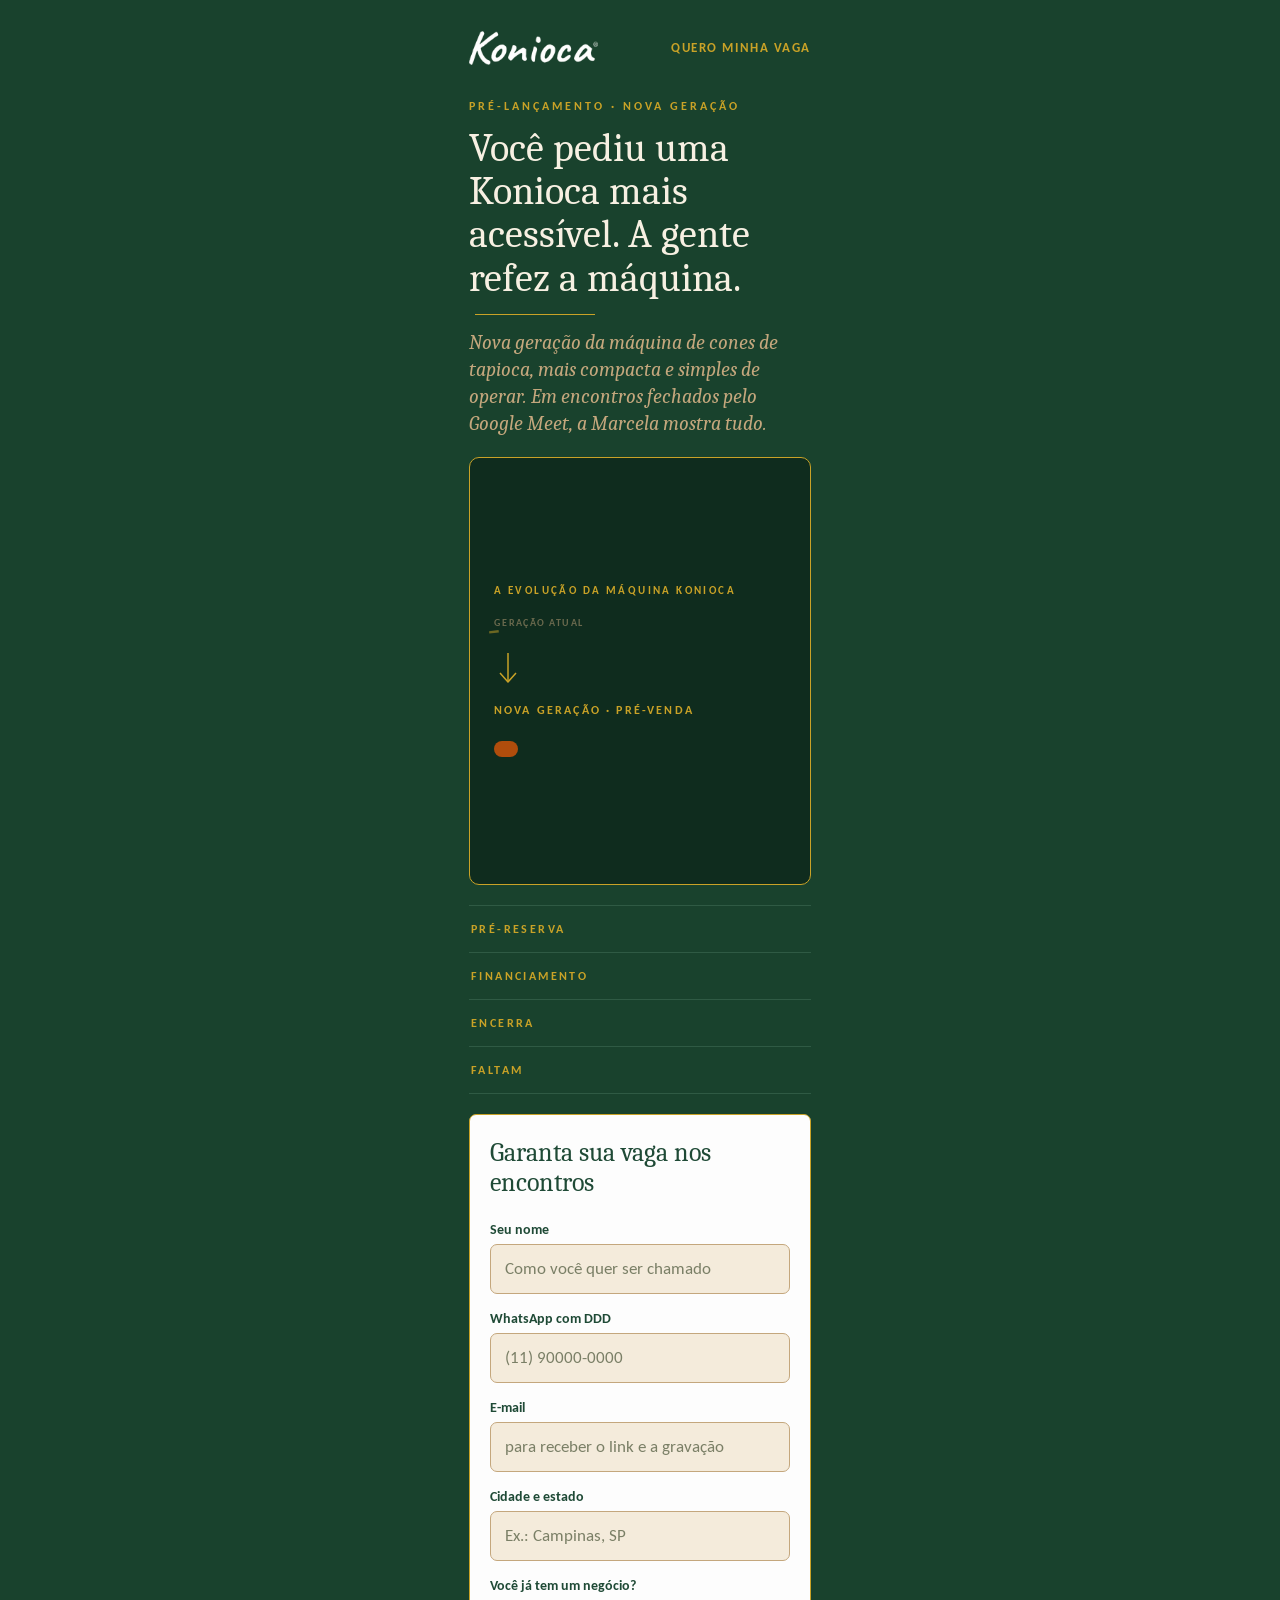
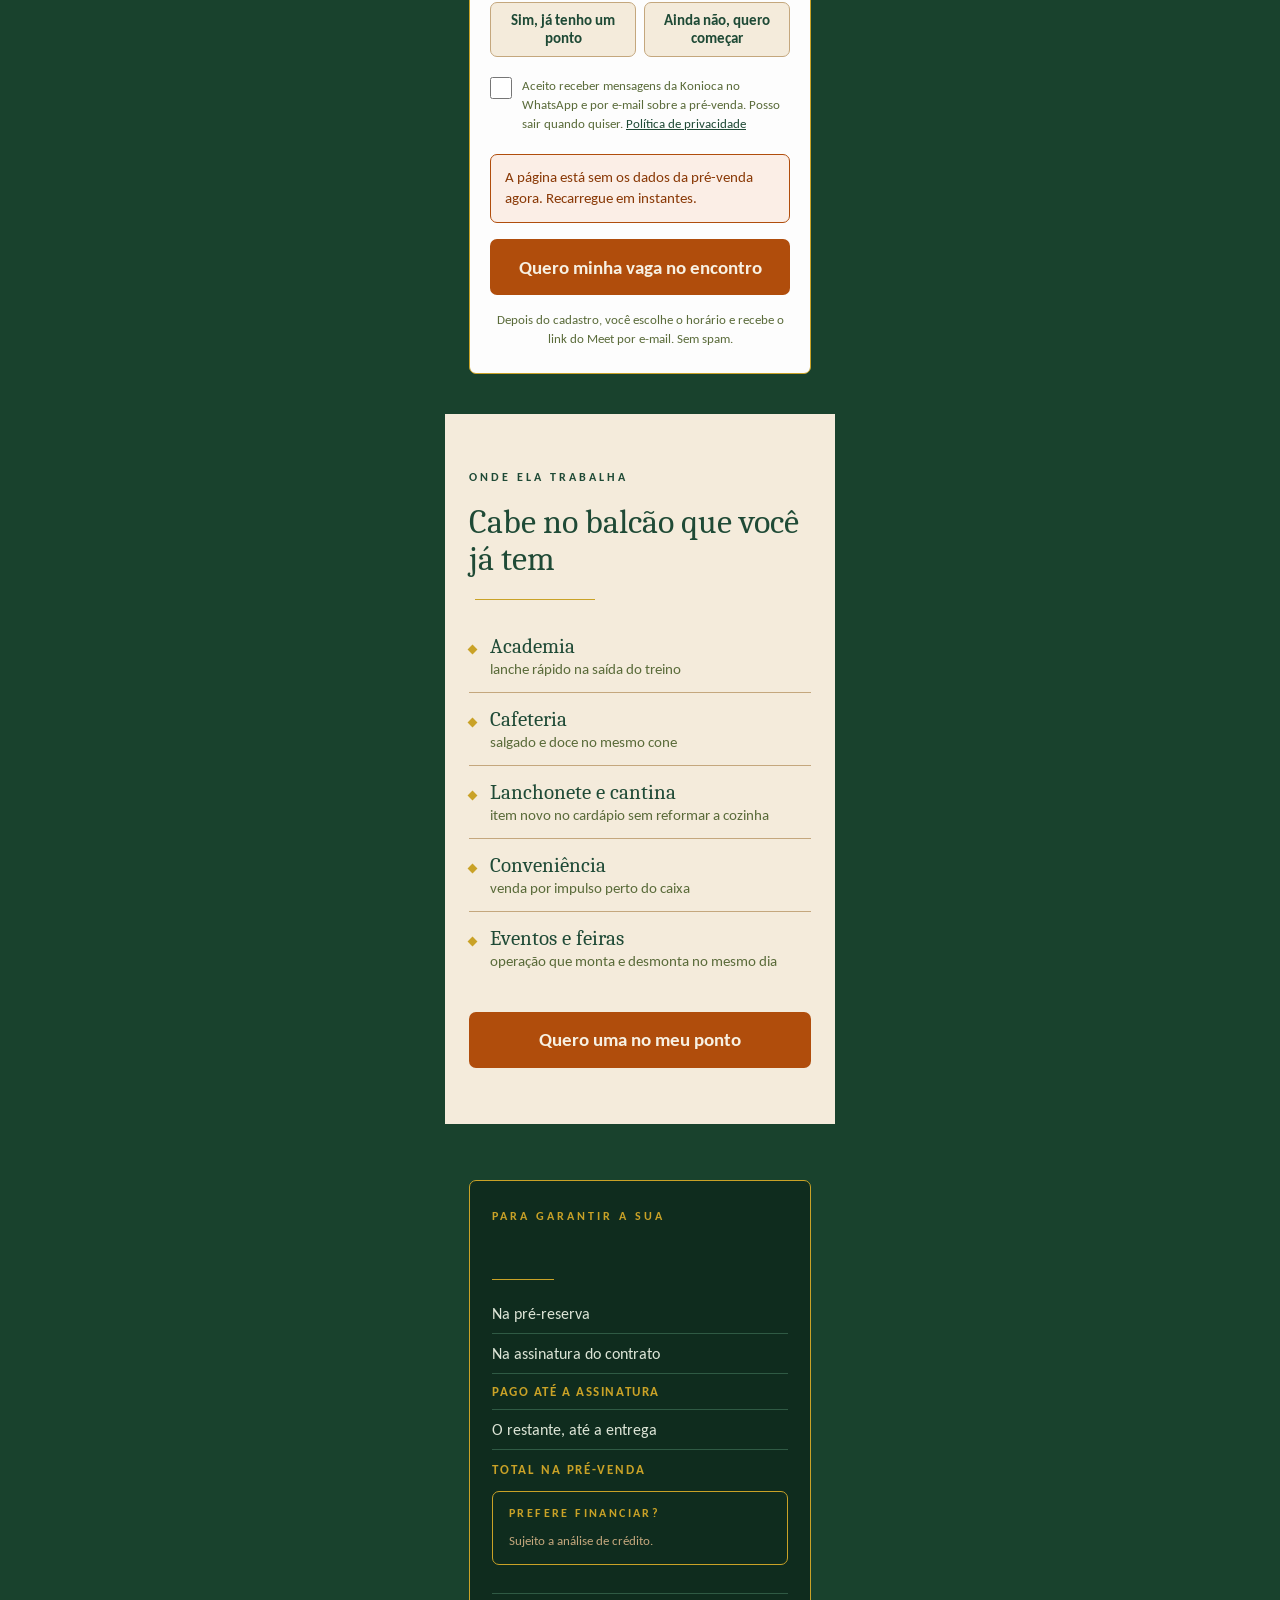
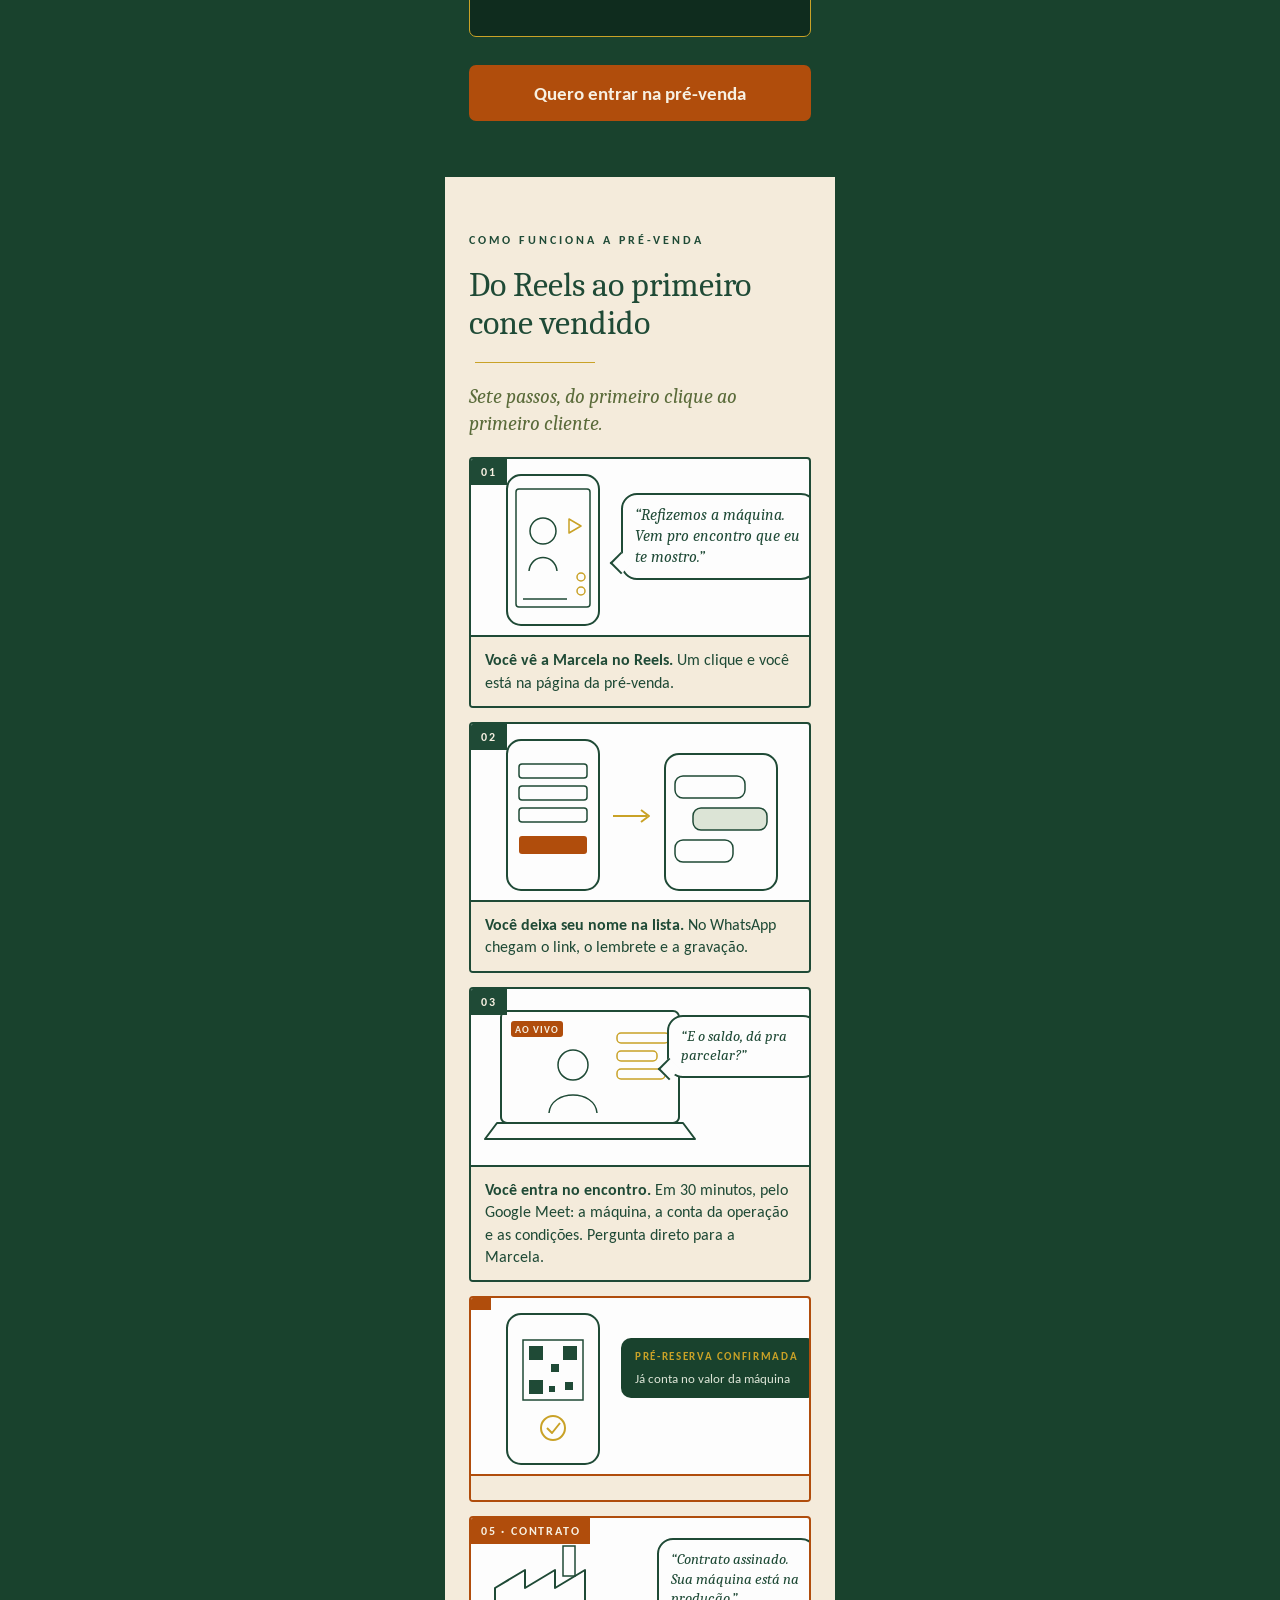
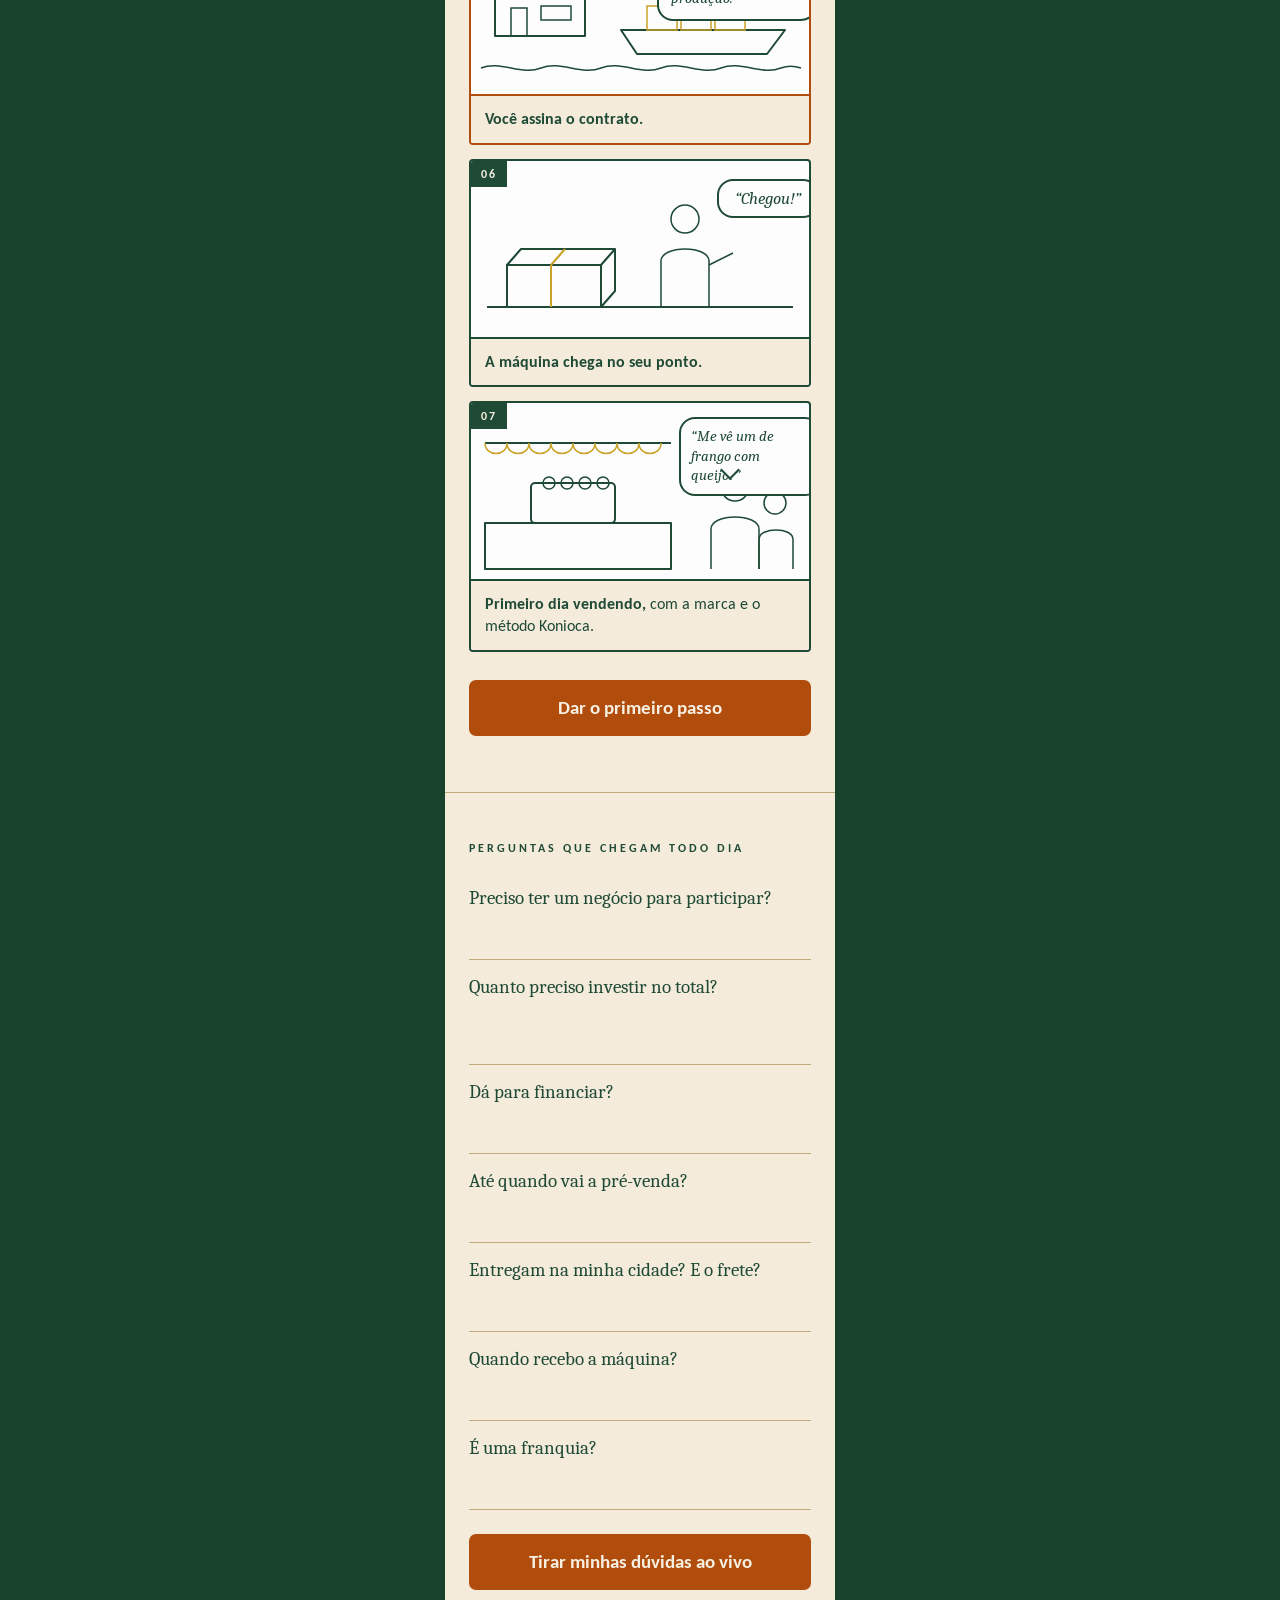
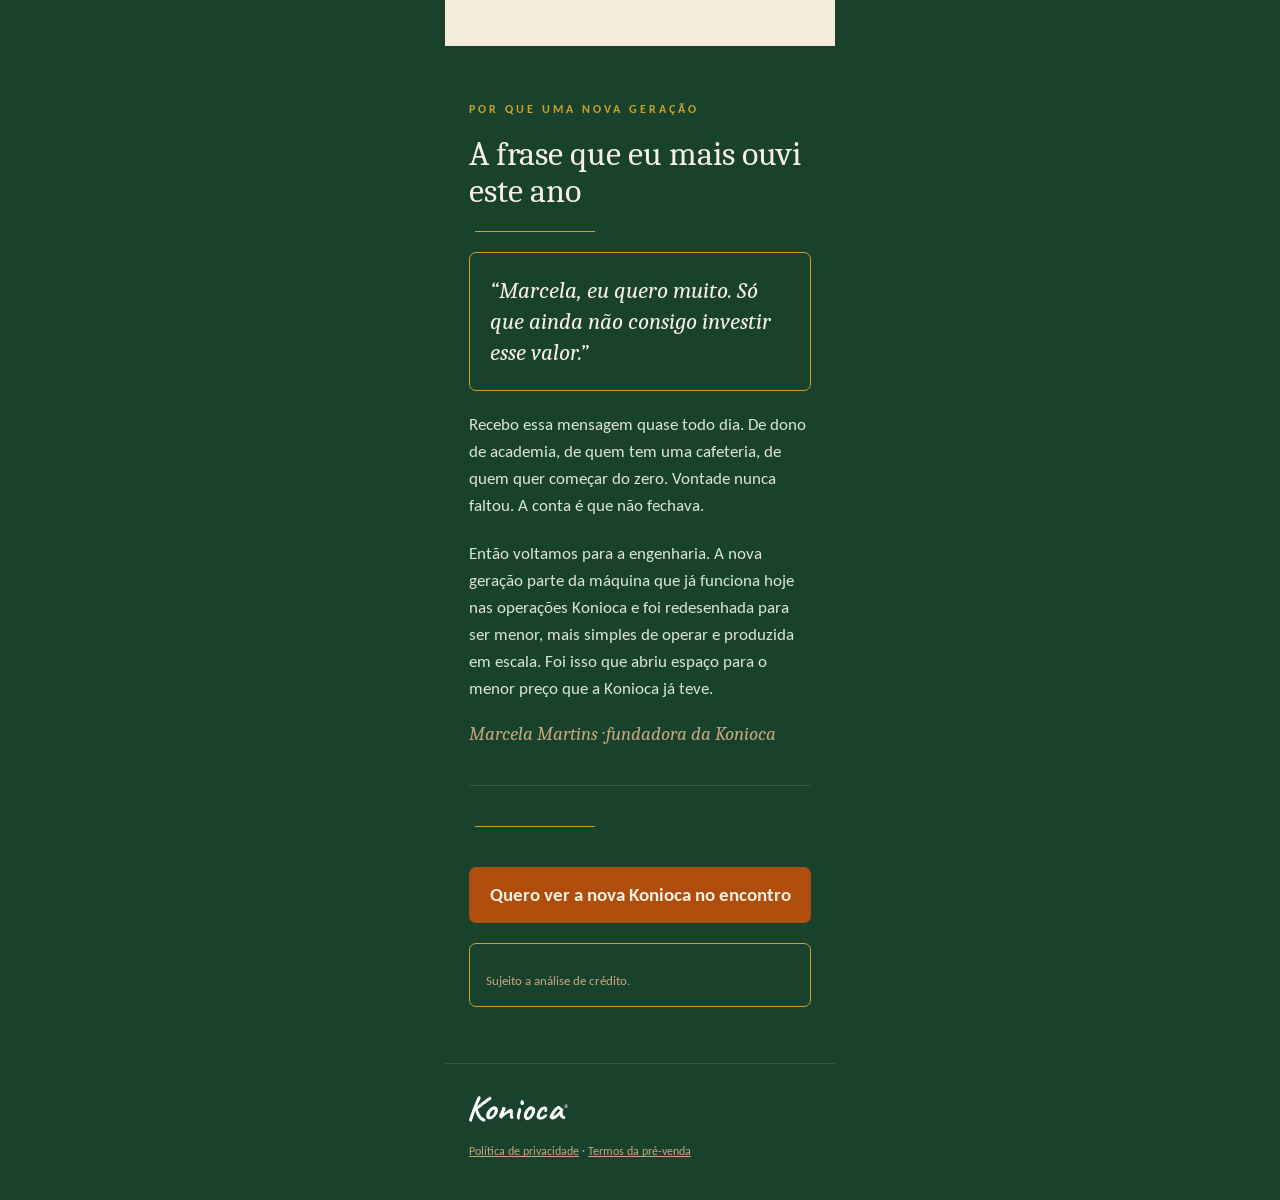
==== commit 8946a73a: "Turmas (2/10): encontros fechados no Google Meet com escolha de horário, confirmação e lembretes - M" ====
--- a/site/index.html
+++ b/site/index.html
@@ -1,11 +1,11 @@
 <!doctype html>
 <html lang="pt-BR"><head><meta charset="utf-8"><meta name="viewport" content="width=device-width, initial-scale=1">
 <title>Konioca · Pré-venda da nova geração</title>
-<meta name="description" content="Nova geração da máquina de cones de tapioca Konioca. Live de pré-lançamento com a Marcela. Garanta a sua pré-reserva.">
+<meta name="description" content="Nova geração da máquina de cones de tapioca Konioca. Encontros fechados com a Marcela pelo Google Meet. Garanta a sua pré-reserva.">
 <meta property="og:type" content="website">
 <meta property="og:url" content="https://prevenda.konioca.com/">
 <meta property="og:title" content="Konioca · Pré-venda da nova geração">
-<meta property="og:description" content="Live fechada com a Marcela e pré-reserva da nova máquina de cones de tapioca. Garanta a sua pré-reserva.">
+<meta property="og:description" content="Encontro fechado com a Marcela pelo Google Meet e pré-reserva da nova máquina de cones de tapioca. Garanta a sua pré-reserva.">
 <meta property="og:image" content="https://prevenda.konioca.com/assets/img/previa-lp.jpg?v=2">
 <meta property="og:image:width" content="1200"><meta property="og:image:height" content="630">
 <meta property="og:locale" content="pt_BR">
@@ -13,7 +13,7 @@
 <link rel="icon" type="image/png" sizes="64x64" href="assets/img/favicon.png"><link rel="apple-touch-icon" href="assets/img/apple-touch-icon.png">
 <link rel="preconnect" href="https://fonts.googleapis.com"><link rel="preconnect" href="https://fonts.gstatic.com" crossorigin>
 <link rel="stylesheet" href="https://fonts.googleapis.com/css2?family=Caladea:ital,wght@0,400;0,700;1,400&amp;family=Carlito:wght@400;700&amp;display=swap">
-<link rel="stylesheet" href="assets/css/site.css?v=0110e">
+<link rel="stylesheet" href="assets/css/site.css?v=0210a">
 <style>
 a{color:#1f4a36}a:hover{color:#19422d}
 input::placeholder{color:#7a7f66}
@@ -31,7 +31,7 @@
 <div style="font-size: 12px; font-weight: 700; letter-spacing: 0.25em; color: #c9a227">PRÉ-LANÇAMENTO · NOVA GERAÇÃO</div>
 <h1 style="margin: 0; font-family: Caladea, Cambria, Georgia, serif; font-weight: 400; font-size: 40px; line-height: 1.08; color: #f7f0e2">Você pediu uma Konioca mais acessível. A gente refez a máquina.</h1>
 <div style="width: 120px; height: 1px; background: #c9a227; margin-left: 6px"></div>
-<p style="margin: 0; font-family: Caladea, Cambria, Georgia, serif; font-style: italic; font-size: 20px; line-height: 1.35; color: #c4a77d">Nova geração da máquina de cones de tapioca, mais compacta e simples de operar. Na live de pré-lançamento, a Marcela mostra tudo.</p>
+<p style="margin: 0; font-family: Caladea, Cambria, Georgia, serif; font-style: italic; font-size: 20px; line-height: 1.35; color: #c4a77d">Nova geração da máquina de cones de tapioca, mais compacta e simples de operar. Em encontros fechados pelo Google Meet, a Marcela mostra tudo.</p>
 </div>
 <div style="position: relative; width: 100%; aspect-ratio: 342 / 428; box-sizing: border-box; padding: 28px 24px; background: #0f2c1e; border: 1px solid #c9a227; border-radius: 10px; display: flex; flex-direction: column; justify-content: center; gap: 18px; overflow: hidden" aria-label="Animação: preço da geração atual riscado e preço da nova geração">
 <div style="font-size: 11px; font-weight: 700; letter-spacing: 0.22em; color: #c9a227">A EVOLUÇÃO DA MÁQUINA KONIOCA</div>
@@ -78,8 +78,8 @@
 <!-- FORM -->
 <form id="cadastro" novalidate style="display: flex; flex-direction: column; gap: 16px; padding: 24px 20px; background: #fdfdfd; border: 1px solid #c9a227; border-radius: 7px">
 <div style="display: flex; flex-direction: column; gap: 6px">
-<div style="font-family: Caladea, Cambria, Georgia, serif; font-size: 26px; line-height: 1.15; color: #1f4a36">Garanta sua vaga na live</div>
-<div style="font-size: 15px; line-height: 1.45; color: #5a6b3a" data-tpl="Aberta e online, no Instagram da Konioca. {live_dia}, {live_ddmm}, às {live_hora}."></div>
+<div style="font-family: Caladea, Cambria, Georgia, serif; font-size: 26px; line-height: 1.15; color: #1f4a36">Garanta sua vaga nos encontros</div>
+<div style="font-size: 15px; line-height: 1.45; color: #5a6b3a" data-tpl="Encontros fechados pelo Google Meet: {encontro_duracao} minutos, no máximo {encontro_capacidade} pessoas por grupo. Você escolhe o horário depois do cadastro."></div>
 </div>
 <div style="display: flex; flex-direction: column; gap: 6px">
 <label for="f-nome" style="font-size: 14px; font-weight: 700; color: #1f4a36">Seu nome</label>
@@ -114,8 +114,8 @@
 <div id="f-turnstile" class="oculto" style="min-height: 65px"></div>
 <div id="f-erro" class="form-erro oculto" role="alert"></div>
 <div id="f-planob" class="oculto"><a id="f-planob-link" href="#" rel="noopener" target="_blank" style="display: flex; align-items: center; justify-content: center; height: 52px; background: #1f4a36; color: #f7f0e2; font-size: 17px; font-weight: 700; text-decoration: none; border-radius: 7px">Garantir minha vaga pelo WhatsApp</a></div>
-<button type="submit" id="f-enviar" class="cta" style="display: flex; align-items: center; justify-content: center; height: 56px; background: #b04d0c; color: #f7f0e2; font-size: 19px; font-weight: 700; text-decoration: none; border-radius: 7px">Quero minha vaga na live</button>
-<div style="font-size: 13px; line-height: 1.45; color: #5a6b3a; text-align: center">Depois do cadastro, o link da live chega no seu WhatsApp. Sem spam.</div>
+<button type="submit" id="f-enviar" class="cta" style="display: flex; align-items: center; justify-content: center; height: 56px; background: #b04d0c; color: #f7f0e2; font-size: 19px; font-weight: 700; text-decoration: none; border-radius: 7px">Quero minha vaga no encontro</button>
+<div style="font-size: 13px; line-height: 1.45; color: #5a6b3a; text-align: center">Depois do cadastro, você escolhe o horário e recebe o link do Meet por e-mail. Sem spam.</div>
 </form>
 </section>
 
@@ -184,7 +184,7 @@
 <circle cx="110" cy="132" r="4" stroke="#c9a227" stroke-width="1.5"></circle>
 <path d="M52 140 H96" stroke="#1f4a36" stroke-width="1.5"></path>
 </svg>
-<div style="position: absolute; top: 34px; left: 150px; width: 168px; padding: 10px 12px; background: #fdfdfd; border: 2px solid #1f4a36; border-radius: 16px; font-family: Caladea, Cambria, Georgia, serif; font-style: italic; font-size: 16px; line-height: 1.3; color: #1f4a36">“Refizemos a máquina. Vem pra live que eu te mostro.”</div>
+<div style="position: absolute; top: 34px; left: 150px; width: 168px; padding: 10px 12px; background: #fdfdfd; border: 2px solid #1f4a36; border-radius: 16px; font-family: Caladea, Cambria, Georgia, serif; font-style: italic; font-size: 16px; line-height: 1.3; color: #1f4a36">“Refizemos a máquina. Vem pro encontro que eu te mostro.”</div>
 <div style="position: absolute; top: 96px; left: 142px; width: 14px; height: 14px; background: #fdfdfd; border-left: 2px solid #1f4a36; border-bottom: 2px solid #1f4a36; transform: rotate(45deg)"></div>
 <figcaption style="padding: 12px 14px; border-top: 2px solid #1f4a36; background: #f4ebdb; font-size: 16px; line-height: 1.4; color: #1f4a36"><strong>Você vê a Marcela no Reels.</strong> Um clique e você está na página da pré-venda.</figcaption>
 </figure>
@@ -224,7 +224,7 @@
 </svg>
 <div style="position: absolute; top: 26px; left: 196px; width: 124px; padding: 10px 12px; background: #fdfdfd; border: 2px solid #1f4a36; border-radius: 16px; font-family: Caladea, Cambria, Georgia, serif; font-style: italic; font-size: 15px; line-height: 1.3; color: #1f4a36">“E o saldo, dá pra parcelar?”</div>
 <div style="position: absolute; top: 72px; left: 190px; width: 14px; height: 14px; background: #fdfdfd; border-left: 2px solid #1f4a36; border-bottom: 2px solid #1f4a36; transform: rotate(45deg)"></div>
-<figcaption style="padding: 12px 14px; border-top: 2px solid #1f4a36; background: #f4ebdb; font-size: 16px; line-height: 1.4; color: #1f4a36"><strong>Você assiste à live.</strong> Em 40 minutos: a máquina, a conta da operação e as condições. Pergunta ao vivo.</figcaption>
+<figcaption style="padding: 12px 14px; border-top: 2px solid #1f4a36; background: #f4ebdb; font-size: 16px; line-height: 1.4; color: #1f4a36"><strong>Você entra no encontro.</strong> Em 30 minutos, pelo Google Meet: a máquina, a conta da operação e as condições. Pergunta direto para a Marcela.</figcaption>
 </figure>
 
 <!-- Q4 -->
@@ -319,9 +319,9 @@
 <section style="display: flex; flex-direction: column; gap: 16px; padding: 48px 24px 56px 24px; background: #f4ebdb; border-top: 1px solid #c4a77d">
 <div style="font-size: 12px; font-weight: 700; letter-spacing: 0.25em; color: #1f4a36">PERGUNTAS QUE CHEGAM TODO DIA</div>
 <div style="display: flex; flex-direction: column">
-<details style="border-bottom: 1px solid #c4a77d"><summary style="min-height: 56px; padding: 16px 0; list-style: none; cursor: pointer; font-family: Caladea, Cambria, Georgia, serif; font-size: 19px; color: #1f4a36">Preciso ter um negócio para participar?</summary><div style="padding: 0 0 16px 0; font-size: 16px; line-height: 1.55; color: #1f4a36">Não. Muita gente começa num ponto pequeno ou dentro do negócio de um parceiro. Na live a Marcela mostra os formatos que funcionam.</div></details>
-<details style="border-bottom: 1px solid #c4a77d" open><summary style="min-height: 56px; padding: 16px 0; list-style: none; cursor: pointer; font-family: Caladea, Cambria, Georgia, serif; font-size: 19px; color: #1f4a36">Quanto preciso investir no total?</summary><div style="padding: 0 0 16px 0; font-size: 16px; line-height: 1.55; color: #1f4a36" data-tpl="{preco_prevenda} pela máquina na pré-venda. Você garante o acesso à pré-reserva com {reserva}, que já contam no valor da máquina. Na assinatura do contrato, paga mais {entrada} ({pago_assinatura} pagos até ali). O restante, {parcelado}, é quitado no PIX ou financiado antes da entrega. Ou, depois da pré-reserva, financia todo o valor restante, {financiado}, pelo {parceiro}. Frete por conta do cliente. Insumos e custo de operação são abertos na live."></div></details>
-<details style="border-bottom: 1px solid #c4a77d"><summary style="min-height: 56px; padding: 16px 0; list-style: none; cursor: pointer; font-family: Caladea, Cambria, Georgia, serif; font-size: 19px; color: #1f4a36">Dá para financiar?</summary><div style="padding: 0 0 16px 0; font-size: 16px; line-height: 1.55; color: #1f4a36" data-tpl="Sim. A Konioca tem parceria com o {parceiro}. Depois da pré-reserva de {reserva}, todo o valor restante pode ser financiado. Sujeito a análise de crédito. A Marcela detalha as condições na live."></div></details>
+<details style="border-bottom: 1px solid #c4a77d"><summary style="min-height: 56px; padding: 16px 0; list-style: none; cursor: pointer; font-family: Caladea, Cambria, Georgia, serif; font-size: 19px; color: #1f4a36">Preciso ter um negócio para participar?</summary><div style="padding: 0 0 16px 0; font-size: 16px; line-height: 1.55; color: #1f4a36">Não. Muita gente começa num ponto pequeno ou dentro do negócio de um parceiro. No encontro a Marcela mostra os formatos que funcionam.</div></details>
+<details style="border-bottom: 1px solid #c4a77d" open><summary style="min-height: 56px; padding: 16px 0; list-style: none; cursor: pointer; font-family: Caladea, Cambria, Georgia, serif; font-size: 19px; color: #1f4a36">Quanto preciso investir no total?</summary><div style="padding: 0 0 16px 0; font-size: 16px; line-height: 1.55; color: #1f4a36" data-tpl="{preco_prevenda} pela máquina na pré-venda. Você garante o acesso à pré-reserva com {reserva}, que já contam no valor da máquina. Na assinatura do contrato, paga mais {entrada} ({pago_assinatura} pagos até ali). O restante, {parcelado}, é quitado no PIX ou financiado antes da entrega. Ou, depois da pré-reserva, financia todo o valor restante, {financiado}, pelo {parceiro}. Frete por conta do cliente. Insumos e custo de operação são abertos no encontro."></div></details>
+<details style="border-bottom: 1px solid #c4a77d"><summary style="min-height: 56px; padding: 16px 0; list-style: none; cursor: pointer; font-family: Caladea, Cambria, Georgia, serif; font-size: 19px; color: #1f4a36">Dá para financiar?</summary><div style="padding: 0 0 16px 0; font-size: 16px; line-height: 1.55; color: #1f4a36" data-tpl="Sim. A Konioca tem parceria com o {parceiro}. Depois da pré-reserva de {reserva}, todo o valor restante pode ser financiado. Sujeito a análise de crédito. A Marcela detalha as condições no encontro."></div></details>
 <details style="border-bottom: 1px solid #c4a77d"><summary style="min-height: 56px; padding: 16px 0; list-style: none; cursor: pointer; font-family: Caladea, Cambria, Georgia, serif; font-size: 19px; color: #1f4a36">Até quando vai a pré-venda?</summary><div style="padding: 0 0 16px 0; font-size: 16px; line-height: 1.55; color: #1f4a36" data-tpl="Até {fim_ddmm}, às {fim_hora}, ou antes, se as {lote1} máquinas esgotarem. Depois disso a nova geração passa ao preço de lançamento."></div></details>
 <details style="border-bottom: 1px solid #c4a77d"><summary style="min-height: 56px; padding: 16px 0; list-style: none; cursor: pointer; font-family: Caladea, Cambria, Georgia, serif; font-size: 19px; color: #1f4a36">Entregam na minha cidade? E o frete?</summary><div style="padding: 0 0 16px 0; font-size: 16px; line-height: 1.55; color: #1f4a36" data-tpl="Entregamos. O frete não está incluso: depende da região e é pago direto à transportadora."></div></details>
 <details style="border-bottom: 1px solid #c4a77d"><summary style="min-height: 56px; padding: 16px 0; list-style: none; cursor: pointer; font-family: Caladea, Cambria, Georgia, serif; font-size: 19px; color: #1f4a36">Quando recebo a máquina?</summary><div style="padding: 0 0 16px 0; font-size: 16px; line-height: 1.55; color: #1f4a36" data-tpl="Em até {entrega_dias} dias depois da assinatura do contrato. Você acompanha a produção pelo grupo."></div></details>
@@ -350,8 +350,8 @@
 <div style="height: 1px; background: #2f5a44; margin-top: 20px"></div>
 <h2 style="margin: 0; font-family: Caladea, Cambria, Georgia, serif; font-weight: 400; font-size: 34px; line-height: 1.1; color: #f7f0e2" data-tpl="A pré-venda tem {lote1} máquinas."></h2>
 <div style="width: 120px; height: 1px; background: #c9a227; margin-left: 6px"></div>
-<p style="margin: 0; font-family: Caladea, Cambria, Georgia, serif; font-style: italic; font-size: 20px; line-height: 1.4; color: #c4a77d" data-tpl="A live é na {live_dia_min}, {live_ddmm}, às {live_hora}. A pré-venda fecha em {fim_ddmm}."></p>
-<a href="#cadastro" style="display: flex; align-items: center; justify-content: center; height: 56px; background: #b04d0c; color: #f7f0e2; font-size: 19px; font-weight: 700; text-decoration: none; border-radius: 7px">Quero ver a nova Konioca ao vivo</a>
+<p style="margin: 0; font-family: Caladea, Cambria, Georgia, serif; font-style: italic; font-size: 20px; line-height: 1.4; color: #c4a77d" data-tpl="Encontros fechados com a Marcela, pelo Google Meet, em horários que você escolhe. A pré-venda fecha em {fim_ddmm}."></p>
+<a href="#cadastro" style="display: flex; align-items: center; justify-content: center; height: 56px; background: #b04d0c; color: #f7f0e2; font-size: 19px; font-weight: 700; text-decoration: none; border-radius: 7px">Quero ver a nova Konioca no encontro</a>
 <div style="display: flex; flex-direction: column; gap: 6px; padding: 16px; border: 1px solid #c9a227; border-radius: 7px">
 <div style="font-size: 12px; font-weight: 700; letter-spacing: 0.2em; color: #c9a227" data-tpl="FINANCIAMENTO EM PARCERIA COM O {parceiro_maiusc}"></div>
 <div style="font-size: 16px; line-height: 1.5; color: #f7f0e2" data-tpl="Depois da pré-reserva de {reserva}, todo o valor restante pode ser financiado pelo {parceiro}."></div>
@@ -370,9 +370,9 @@
 </section>
 
 </div>
-<script src="assets/js/env.js?v=0110e"></script>
-<script src="assets/js/validacao.js?v=0110e"></script>
-<script src="assets/js/comum.js?v=0110e"></script>
-<script src="assets/js/pixels.js?v=0110e"></script>
-<script src="assets/js/lp.js?v=0110e"></script>
+<script src="assets/js/env.js?v=0210a"></script>
+<script src="assets/js/validacao.js?v=0210a"></script>
+<script src="assets/js/comum.js?v=0210a"></script>
+<script src="assets/js/pixels.js?v=0210a"></script>
+<script src="assets/js/lp.js?v=0210a"></script>
 </body></html>
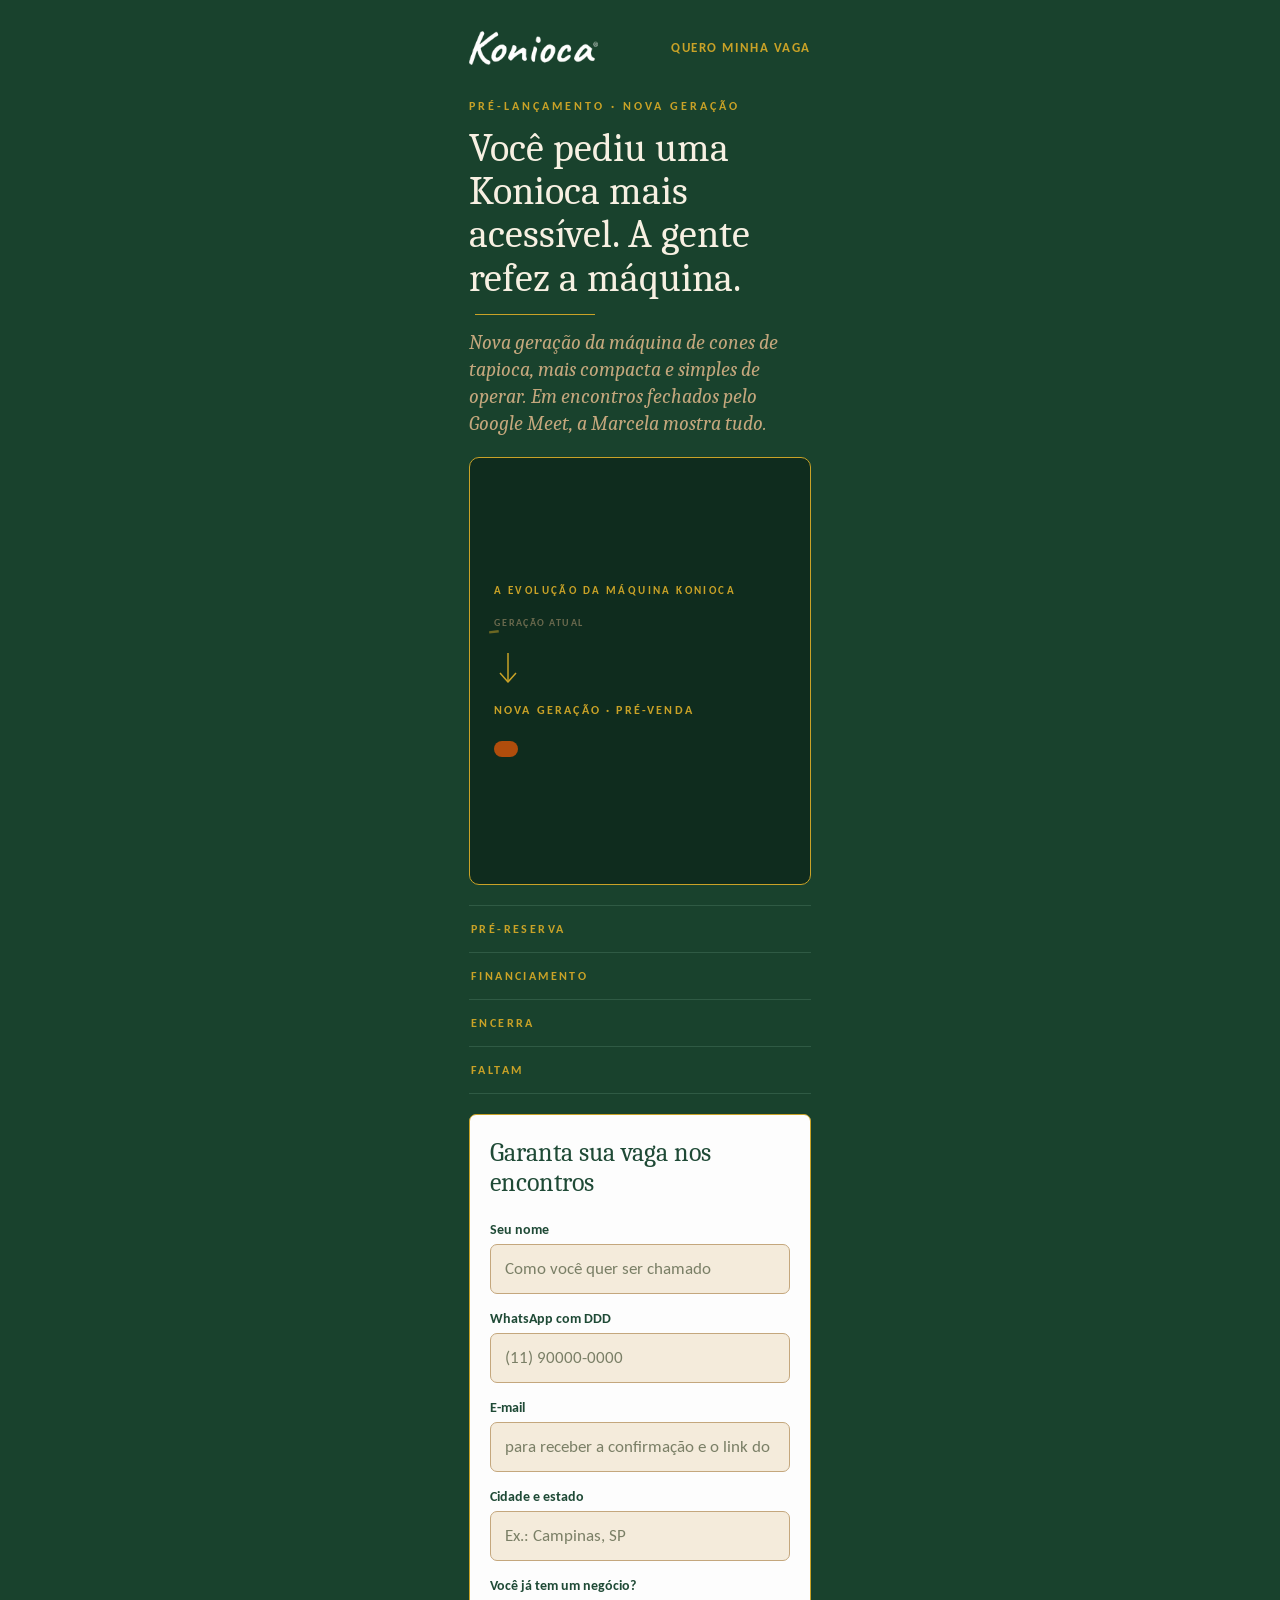
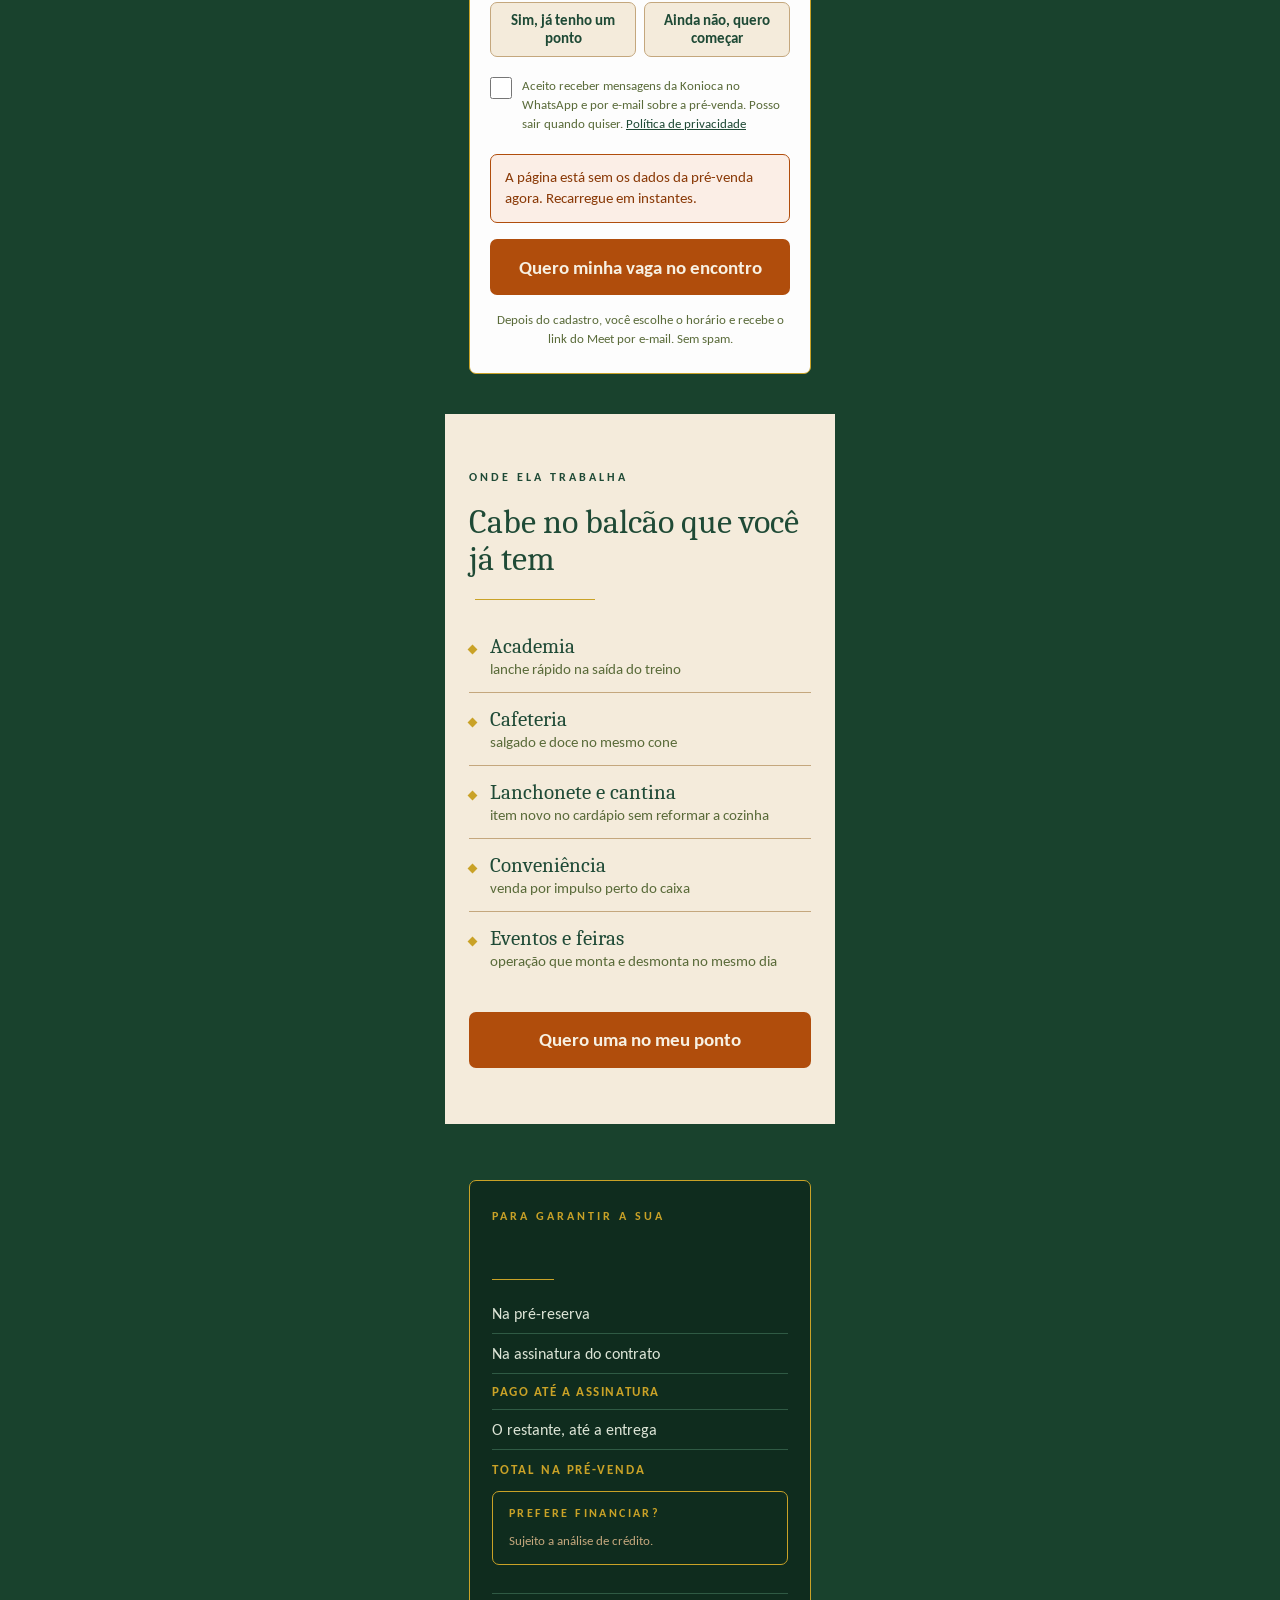
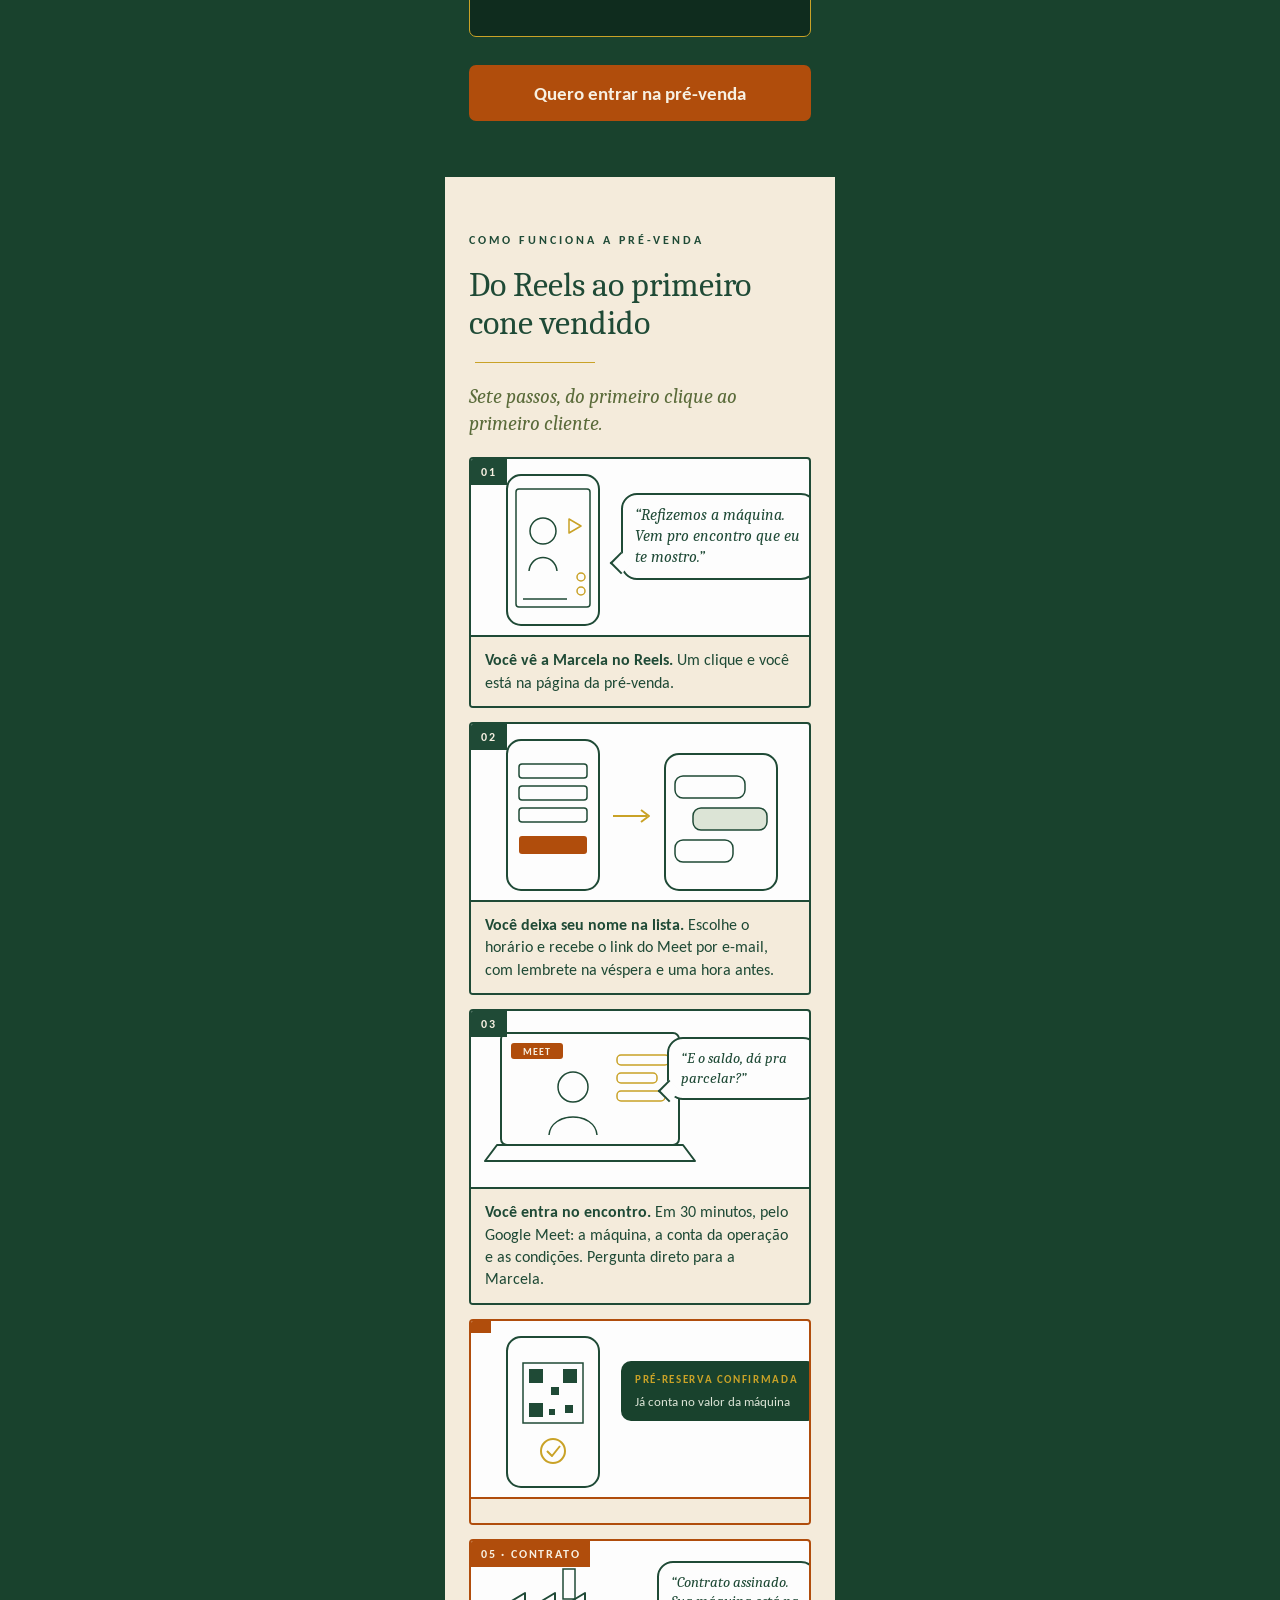
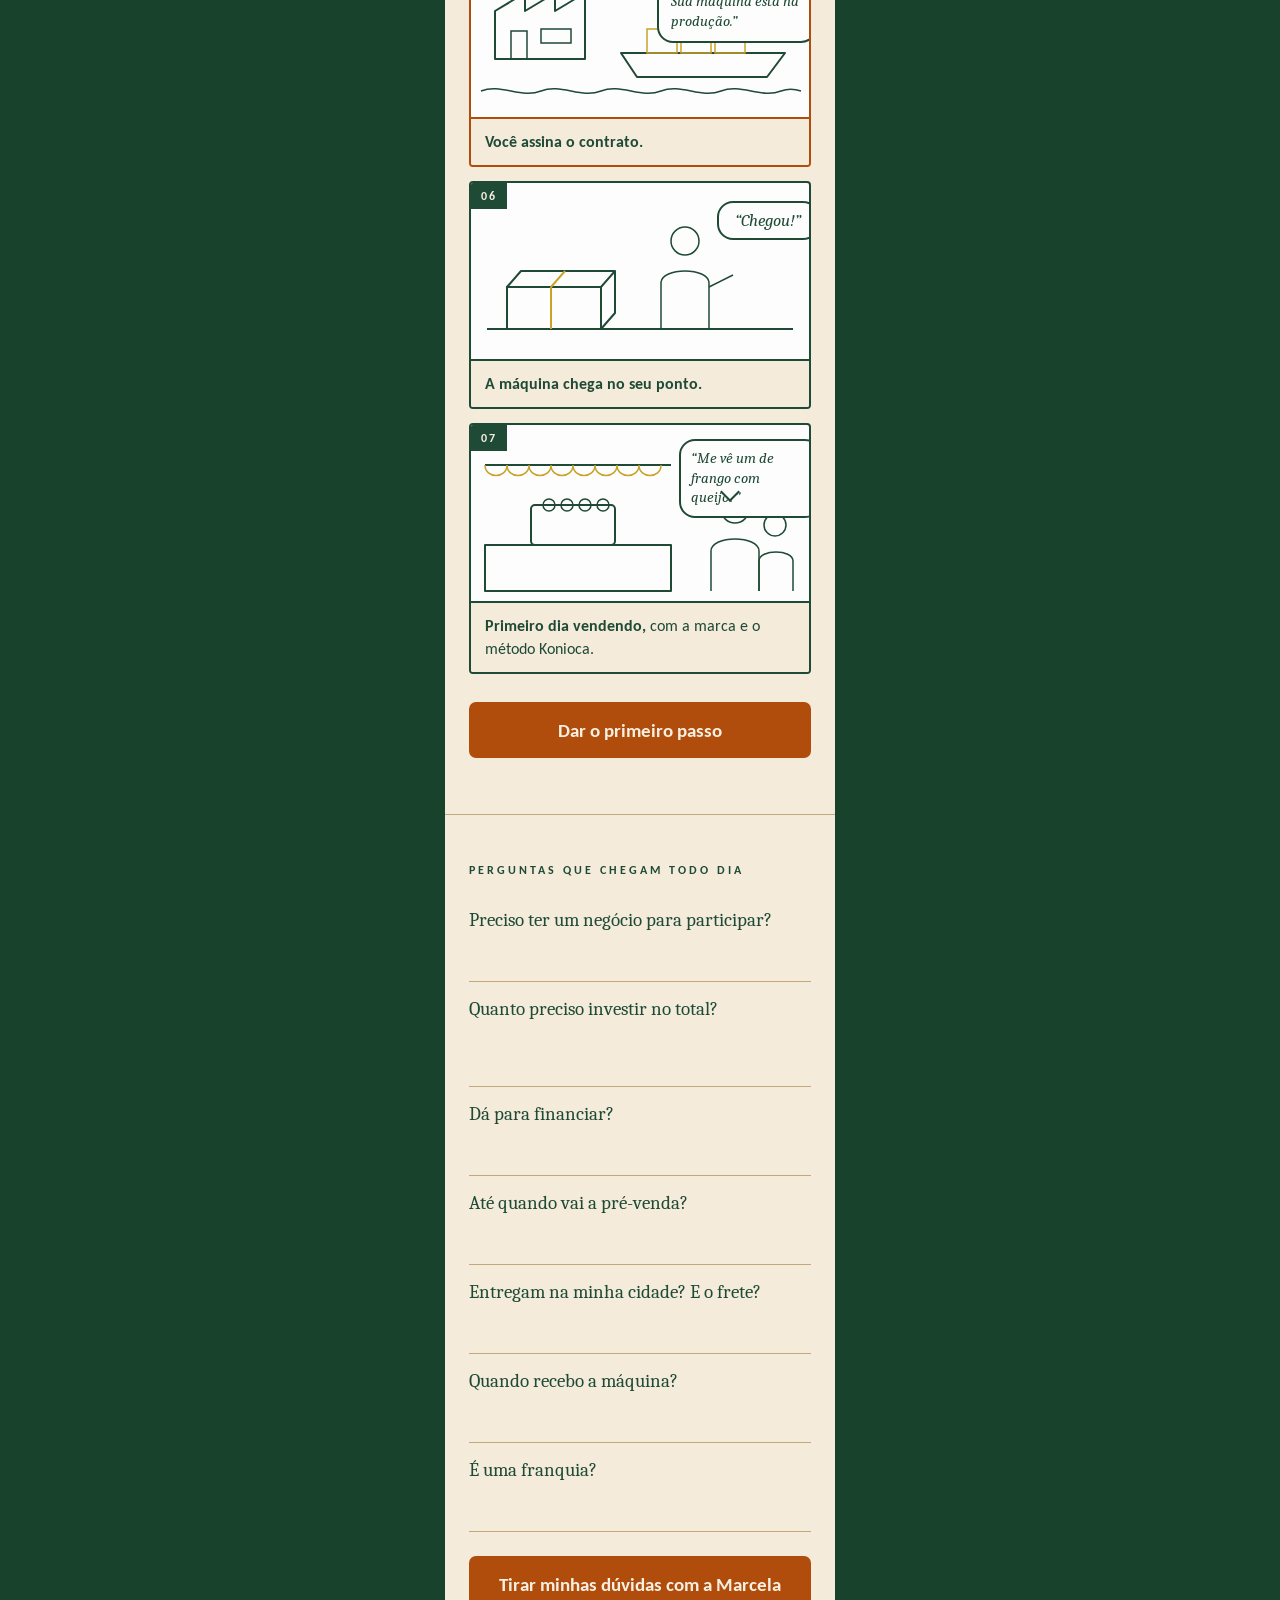
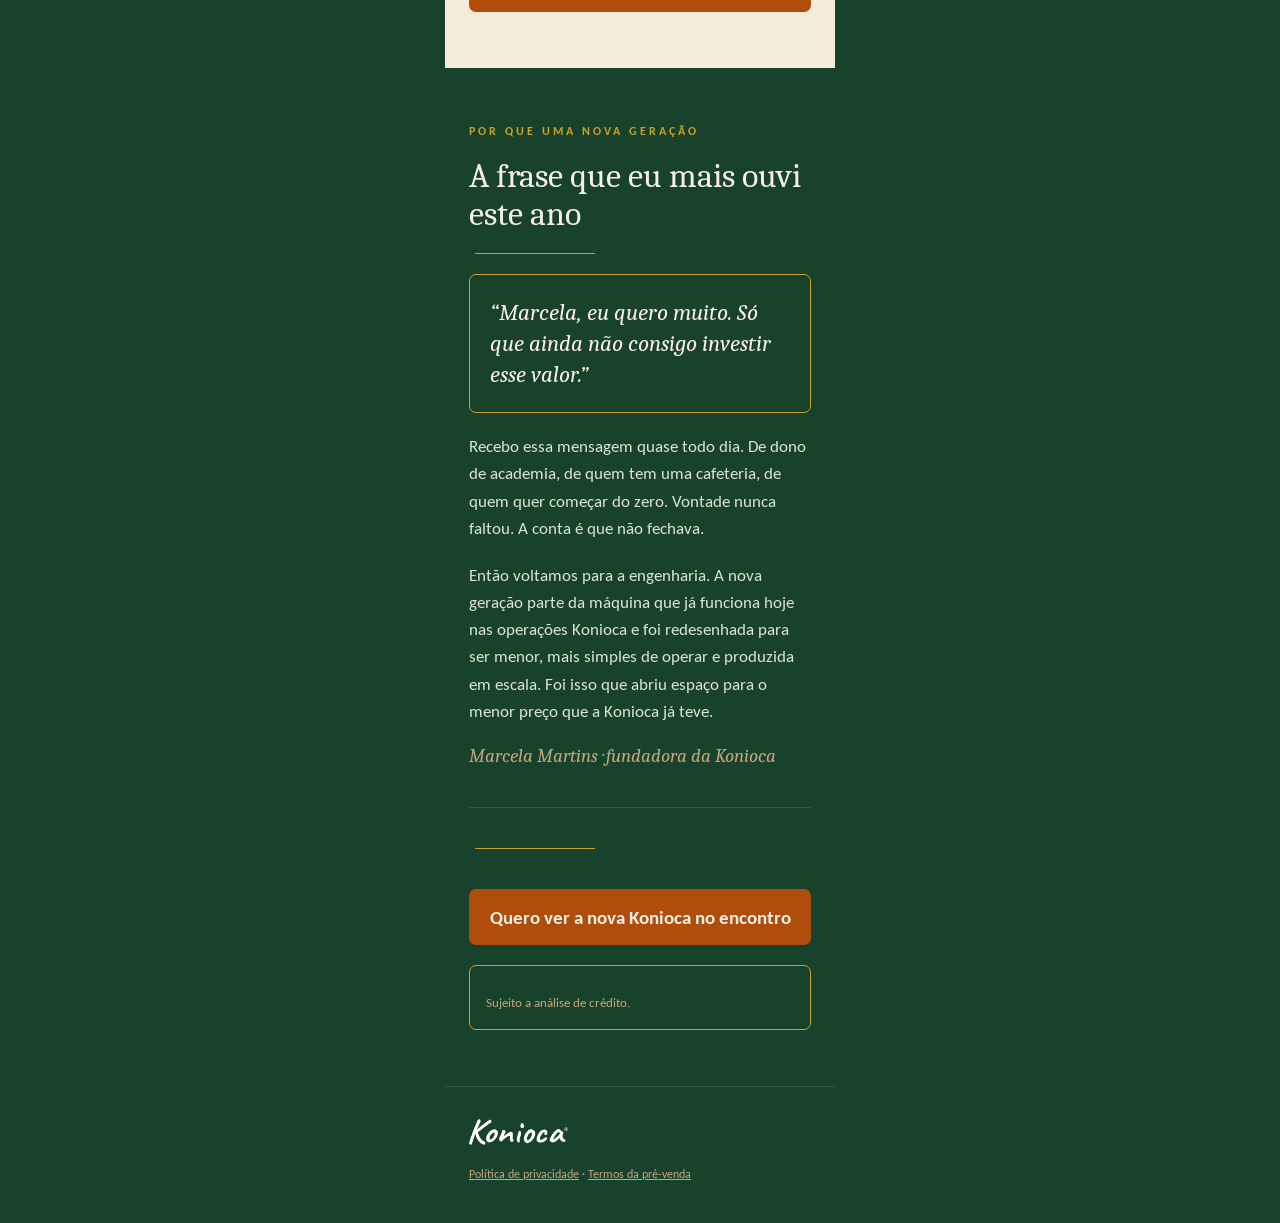
==== commit 0bb8429a: "LP e painel: tira restos da live (placeholder do e-mail, legenda do quadro, selo do desenho, botão f" ====
--- a/site/index.html
+++ b/site/index.html
@@ -13,7 +13,7 @@
 <link rel="icon" type="image/png" sizes="64x64" href="assets/img/favicon.png"><link rel="apple-touch-icon" href="assets/img/apple-touch-icon.png">
 <link rel="preconnect" href="https://fonts.googleapis.com"><link rel="preconnect" href="https://fonts.gstatic.com" crossorigin>
 <link rel="stylesheet" href="https://fonts.googleapis.com/css2?family=Caladea:ital,wght@0,400;0,700;1,400&amp;family=Carlito:wght@400;700&amp;display=swap">
-<link rel="stylesheet" href="assets/css/site.css?v=0210a">
+<link rel="stylesheet" href="assets/css/site.css?v=0210b">
 <style>
 a{color:#1f4a36}a:hover{color:#19422d}
 input::placeholder{color:#7a7f66}
@@ -91,7 +91,7 @@
 </div>
 <div style="display: flex; flex-direction: column; gap: 6px">
 <label for="f-email" style="font-size: 14px; font-weight: 700; color: #1f4a36">E-mail</label>
-<input id="f-email" name="email" type="email" autocomplete="email" required maxlength="254" placeholder="para receber o link e a gravação" style="height: 50px; padding: 0 14px; font-size: 17px; font-family: Carlito, Calibri, sans-serif; color: #1f4a36; background: #f4ebdb; border: 1px solid #c4a77d; border-radius: 7px; box-sizing: border-box">
+<input id="f-email" name="email" type="email" autocomplete="email" required maxlength="254" placeholder="para receber a confirmação e o link do Meet" style="height: 50px; padding: 0 14px; font-size: 17px; font-family: Carlito, Calibri, sans-serif; color: #1f4a36; background: #f4ebdb; border: 1px solid #c4a77d; border-radius: 7px; box-sizing: border-box">
 <div id="f-email-sugestao" class="msg-sugestao oculto" aria-live="polite"></div>
 </div>
 <div style="display: flex; flex-direction: column; gap: 6px">
@@ -205,7 +205,7 @@
 <rect x="222" y="84" width="74" height="22" rx="8" fill="#dce4d6" stroke="#1f4a36" stroke-width="1.5"></rect>
 <rect x="204" y="116" width="58" height="22" rx="8" stroke="#1f4a36" stroke-width="1.5"></rect>
 </svg>
-<figcaption style="padding: 12px 14px; border-top: 2px solid #1f4a36; background: #f4ebdb; font-size: 16px; line-height: 1.4; color: #1f4a36"><strong>Você deixa seu nome na lista.</strong> No WhatsApp chegam o link, o lembrete e a gravação.</figcaption>
+<figcaption style="padding: 12px 14px; border-top: 2px solid #1f4a36; background: #f4ebdb; font-size: 16px; line-height: 1.4; color: #1f4a36"><strong>Você deixa seu nome na lista.</strong> Escolhe o horário e recebe o link do Meet por e-mail, com lembrete na véspera e uma hora antes.</figcaption>
 </figure>
 
 <!-- Q3 -->
@@ -215,7 +215,7 @@
 <rect x="30" y="22" width="178" height="112" rx="6" stroke="#1f4a36" stroke-width="2"></rect>
 <path d="M14 150 H224 L212 134 H26 Z" stroke="#1f4a36" stroke-width="2" stroke-linejoin="round"></path>
 <rect x="40" y="32" width="52" height="16" rx="3" fill="#b04d0c"></rect>
-<text x="66" y="44" text-anchor="middle" font-family="Carlito, Calibri, sans-serif" font-size="10" font-weight="700" fill="#f7f0e2" letter-spacing="1">AO VIVO</text>
+<text x="66" y="44" text-anchor="middle" font-family="Carlito, Calibri, sans-serif" font-size="10" font-weight="700" fill="#f7f0e2" letter-spacing="1">MEET</text>
 <circle cx="102" cy="76" r="15" stroke="#1f4a36" stroke-width="1.5"></circle>
 <path d="M78 124 C80 100 124 100 126 124" stroke="#1f4a36" stroke-width="1.5"></path>
 <rect x="146" y="44" width="52" height="10" rx="4" stroke="#c9a227" stroke-width="1.5"></rect>
@@ -328,7 +328,7 @@
 <details style="border-bottom: 1px solid #c4a77d"><summary style="min-height: 56px; padding: 16px 0; list-style: none; cursor: pointer; font-family: Caladea, Cambria, Georgia, serif; font-size: 19px; color: #1f4a36">É uma franquia?</summary><div style="padding: 0 0 16px 0; font-size: 16px; line-height: 1.55; color: #1f4a36">Sim. A nova geração faz parte da Franquia Inteligente Konioca: você compra a máquina e opera com a marca e o método da Konioca. Antes de qualquer pagamento, você recebe a Circular de Oferta de Franquia.</div></details>
 
 </div>
-<a href="#cadastro" style="display: flex; align-items: center; justify-content: center; height: 56px; margin-top: 8px; background: #b04d0c; color: #f7f0e2; font-size: 19px; font-weight: 700; text-decoration: none; border-radius: 7px">Tirar minhas dúvidas ao vivo</a>
+<a href="#cadastro" style="display: flex; align-items: center; justify-content: center; height: 56px; margin-top: 8px; background: #b04d0c; color: #f7f0e2; font-size: 19px; font-weight: 700; text-decoration: none; border-radius: 7px">Tirar minhas dúvidas com a Marcela</a>
 </section>
 
 <!-- TENSÃO / HISTÓRIA -->
@@ -370,9 +370,9 @@
 </section>
 
 </div>
-<script src="assets/js/env.js?v=0210a"></script>
-<script src="assets/js/validacao.js?v=0210a"></script>
-<script src="assets/js/comum.js?v=0210a"></script>
-<script src="assets/js/pixels.js?v=0210a"></script>
-<script src="assets/js/lp.js?v=0210a"></script>
+<script src="assets/js/env.js?v=0210b"></script>
+<script src="assets/js/validacao.js?v=0210b"></script>
+<script src="assets/js/comum.js?v=0210b"></script>
+<script src="assets/js/pixels.js?v=0210b"></script>
+<script src="assets/js/lp.js?v=0210b"></script>
 </body></html>
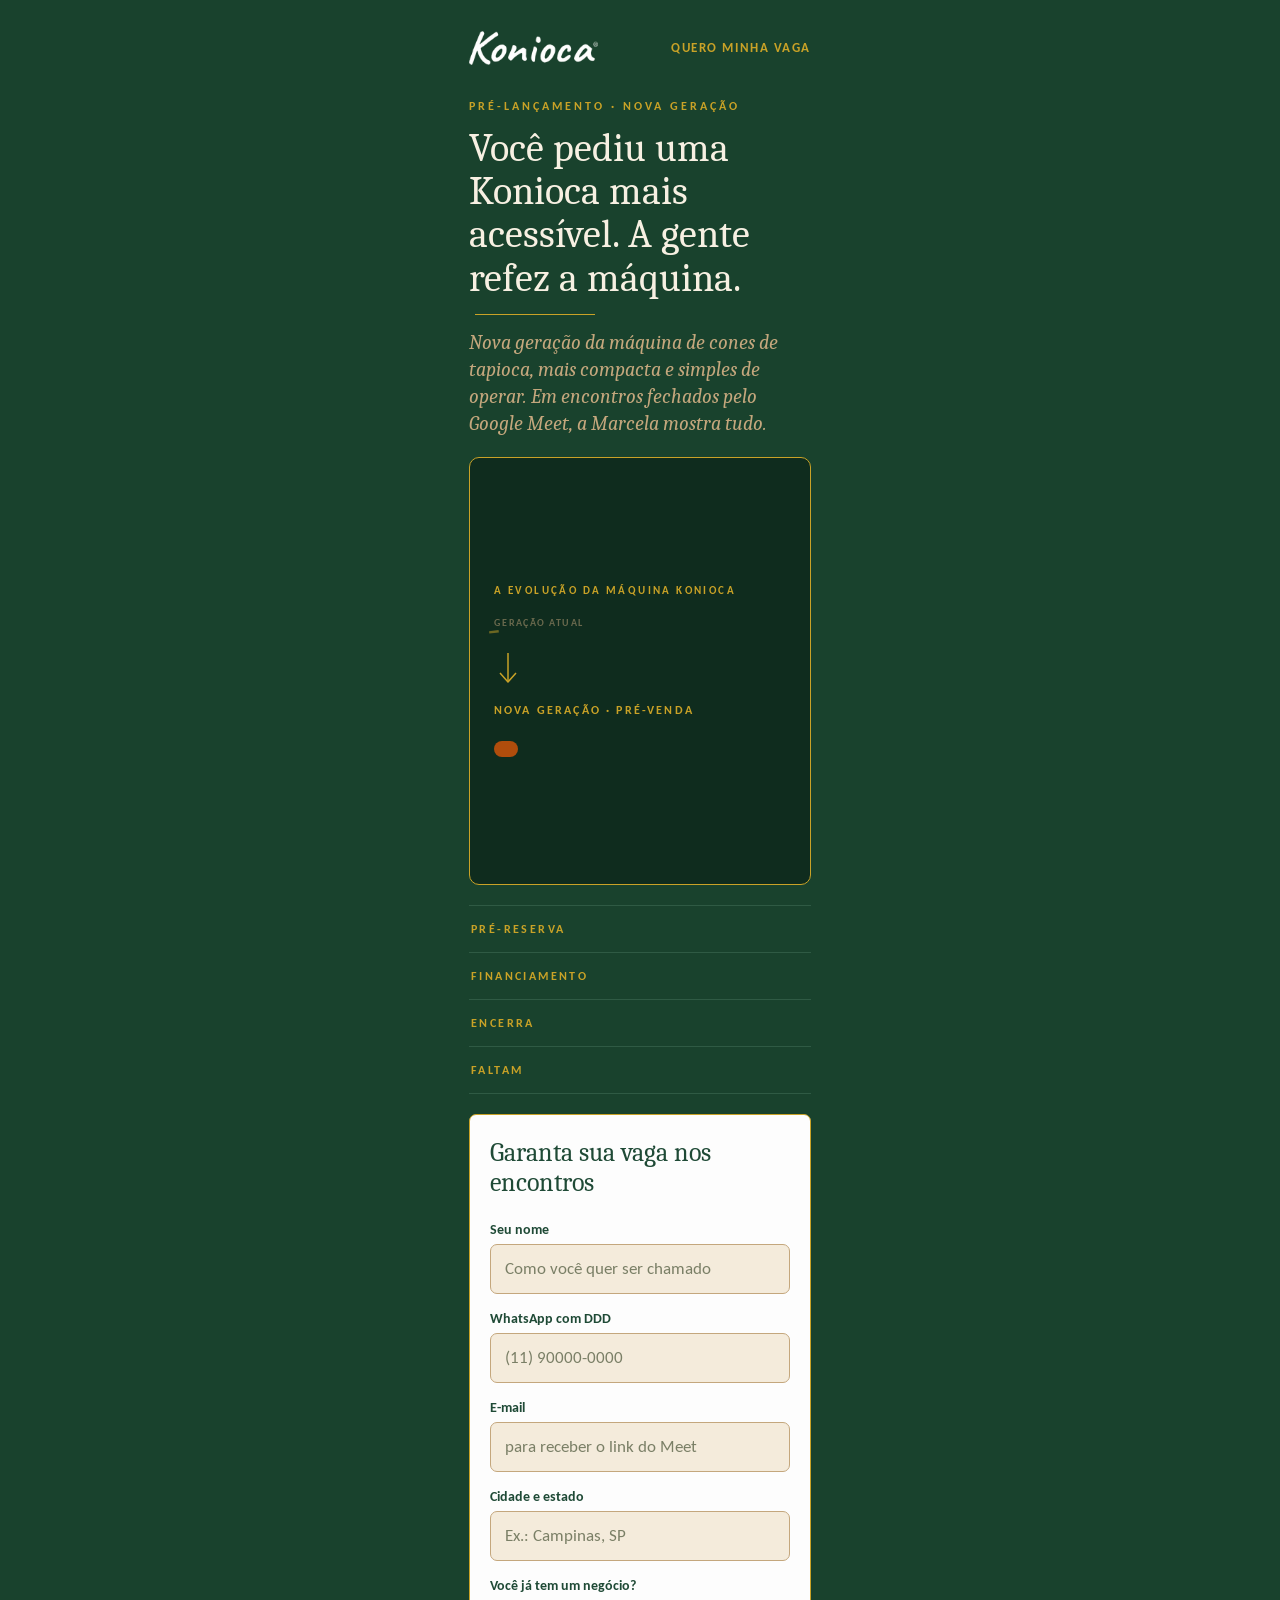
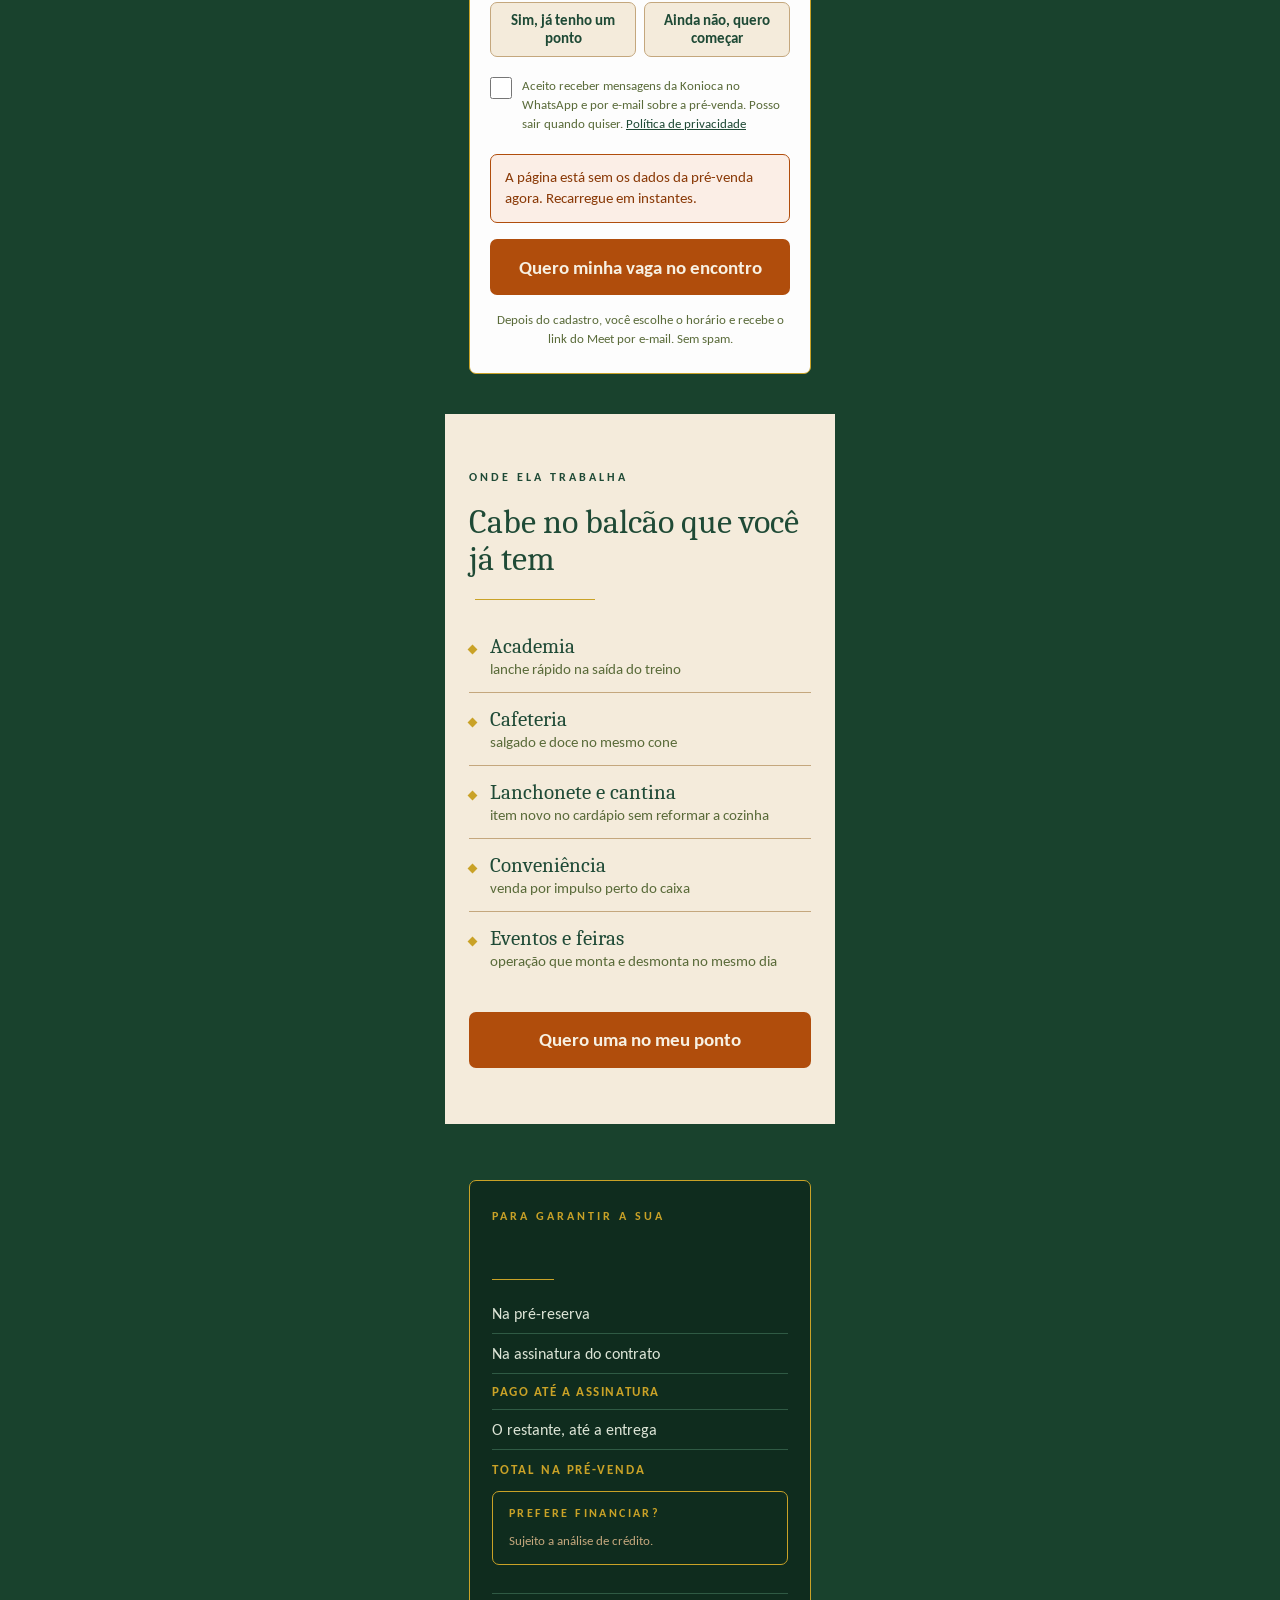
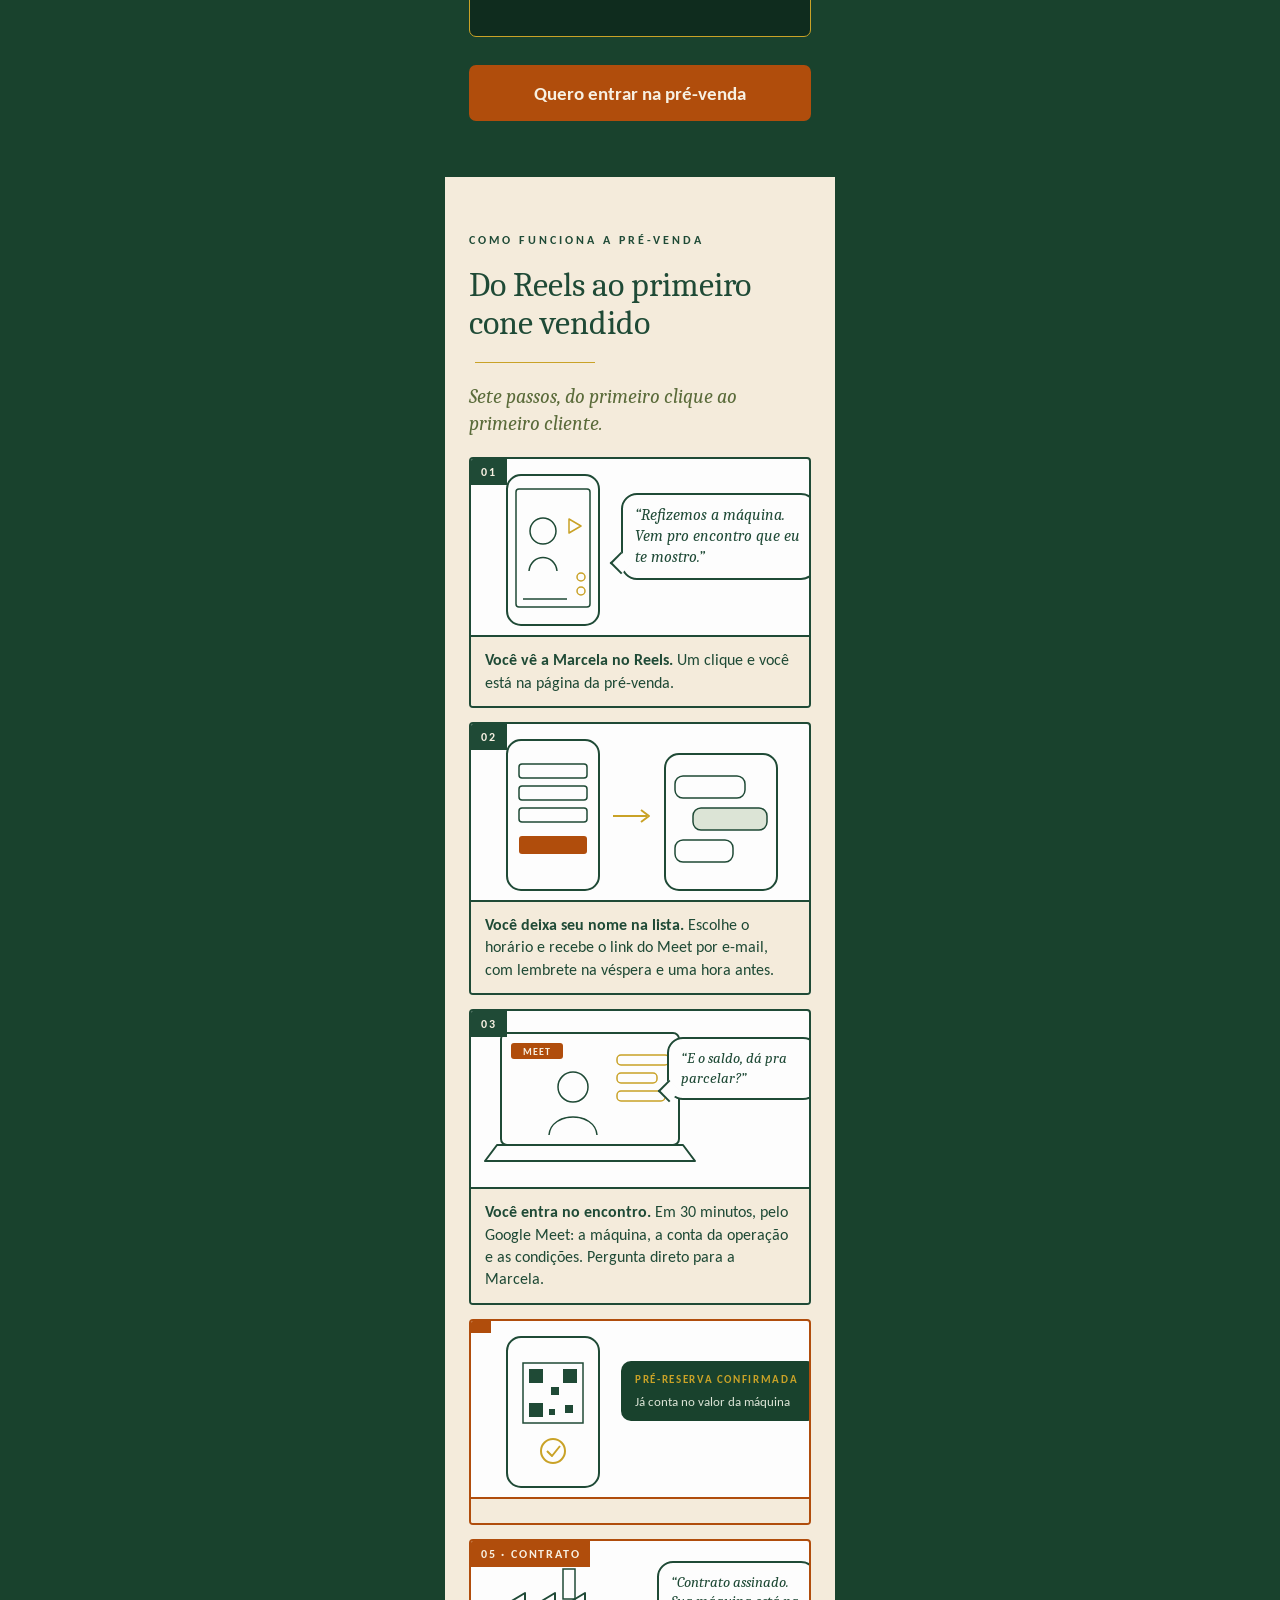
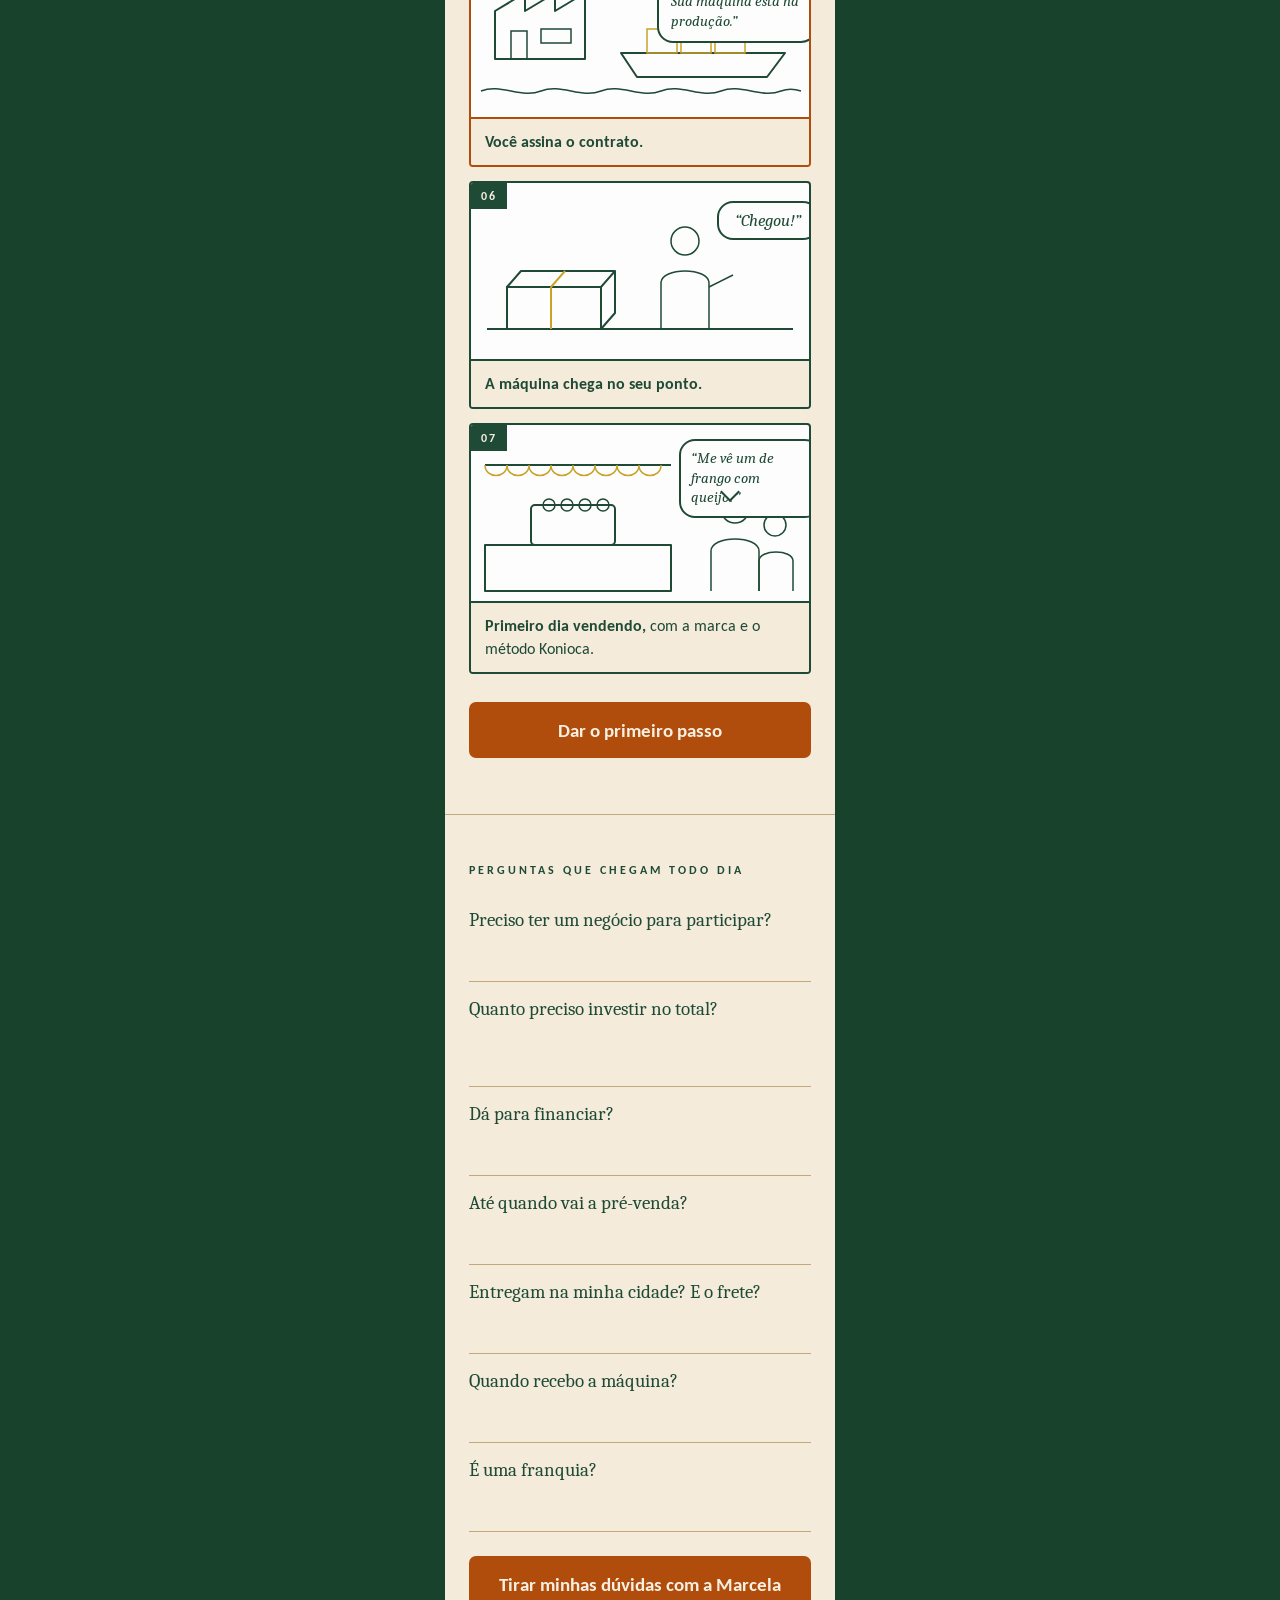
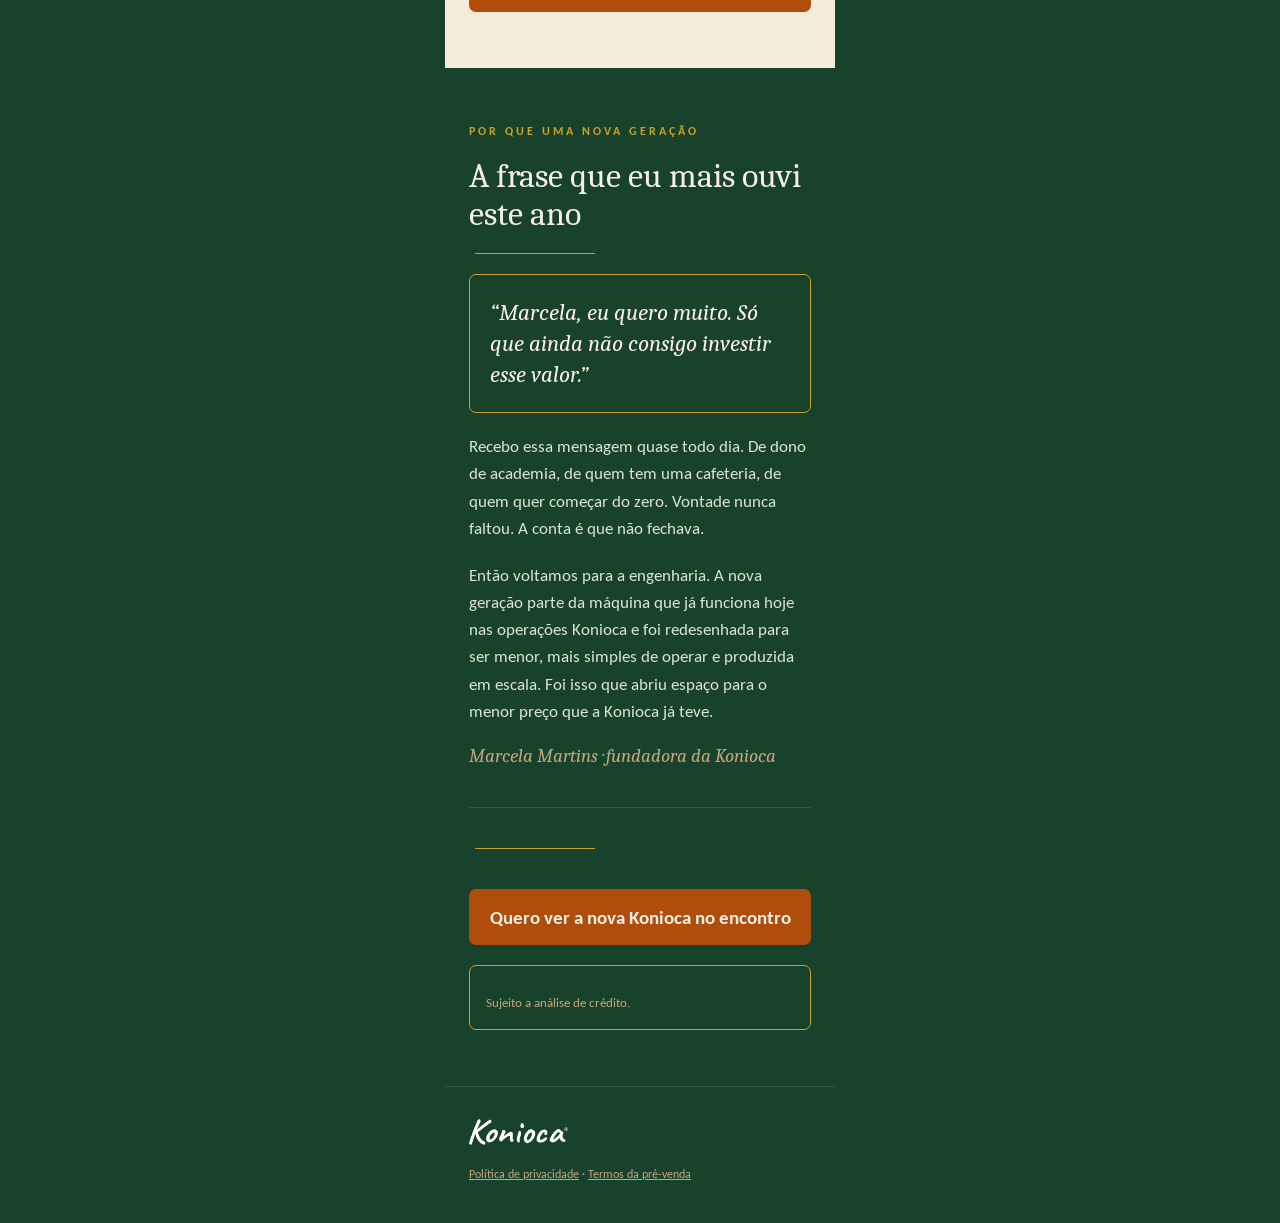
==== commit ab081579: "Docs do formato novo: modelos de WhatsApp sem Instagram (06), convite e e-mails do encontro (15), ro" ====
--- a/site/index.html
+++ b/site/index.html
@@ -91,7 +91,7 @@
 </div>
 <div style="display: flex; flex-direction: column; gap: 6px">
 <label for="f-email" style="font-size: 14px; font-weight: 700; color: #1f4a36">E-mail</label>
-<input id="f-email" name="email" type="email" autocomplete="email" required maxlength="254" placeholder="para receber a confirmação e o link do Meet" style="height: 50px; padding: 0 14px; font-size: 17px; font-family: Carlito, Calibri, sans-serif; color: #1f4a36; background: #f4ebdb; border: 1px solid #c4a77d; border-radius: 7px; box-sizing: border-box">
+<input id="f-email" name="email" type="email" autocomplete="email" required maxlength="254" placeholder="para receber o link do Meet" style="height: 50px; padding: 0 14px; font-size: 17px; font-family: Carlito, Calibri, sans-serif; color: #1f4a36; background: #f4ebdb; border: 1px solid #c4a77d; border-radius: 7px; box-sizing: border-box">
 <div id="f-email-sugestao" class="msg-sugestao oculto" aria-live="polite"></div>
 </div>
 <div style="display: flex; flex-direction: column; gap: 6px">
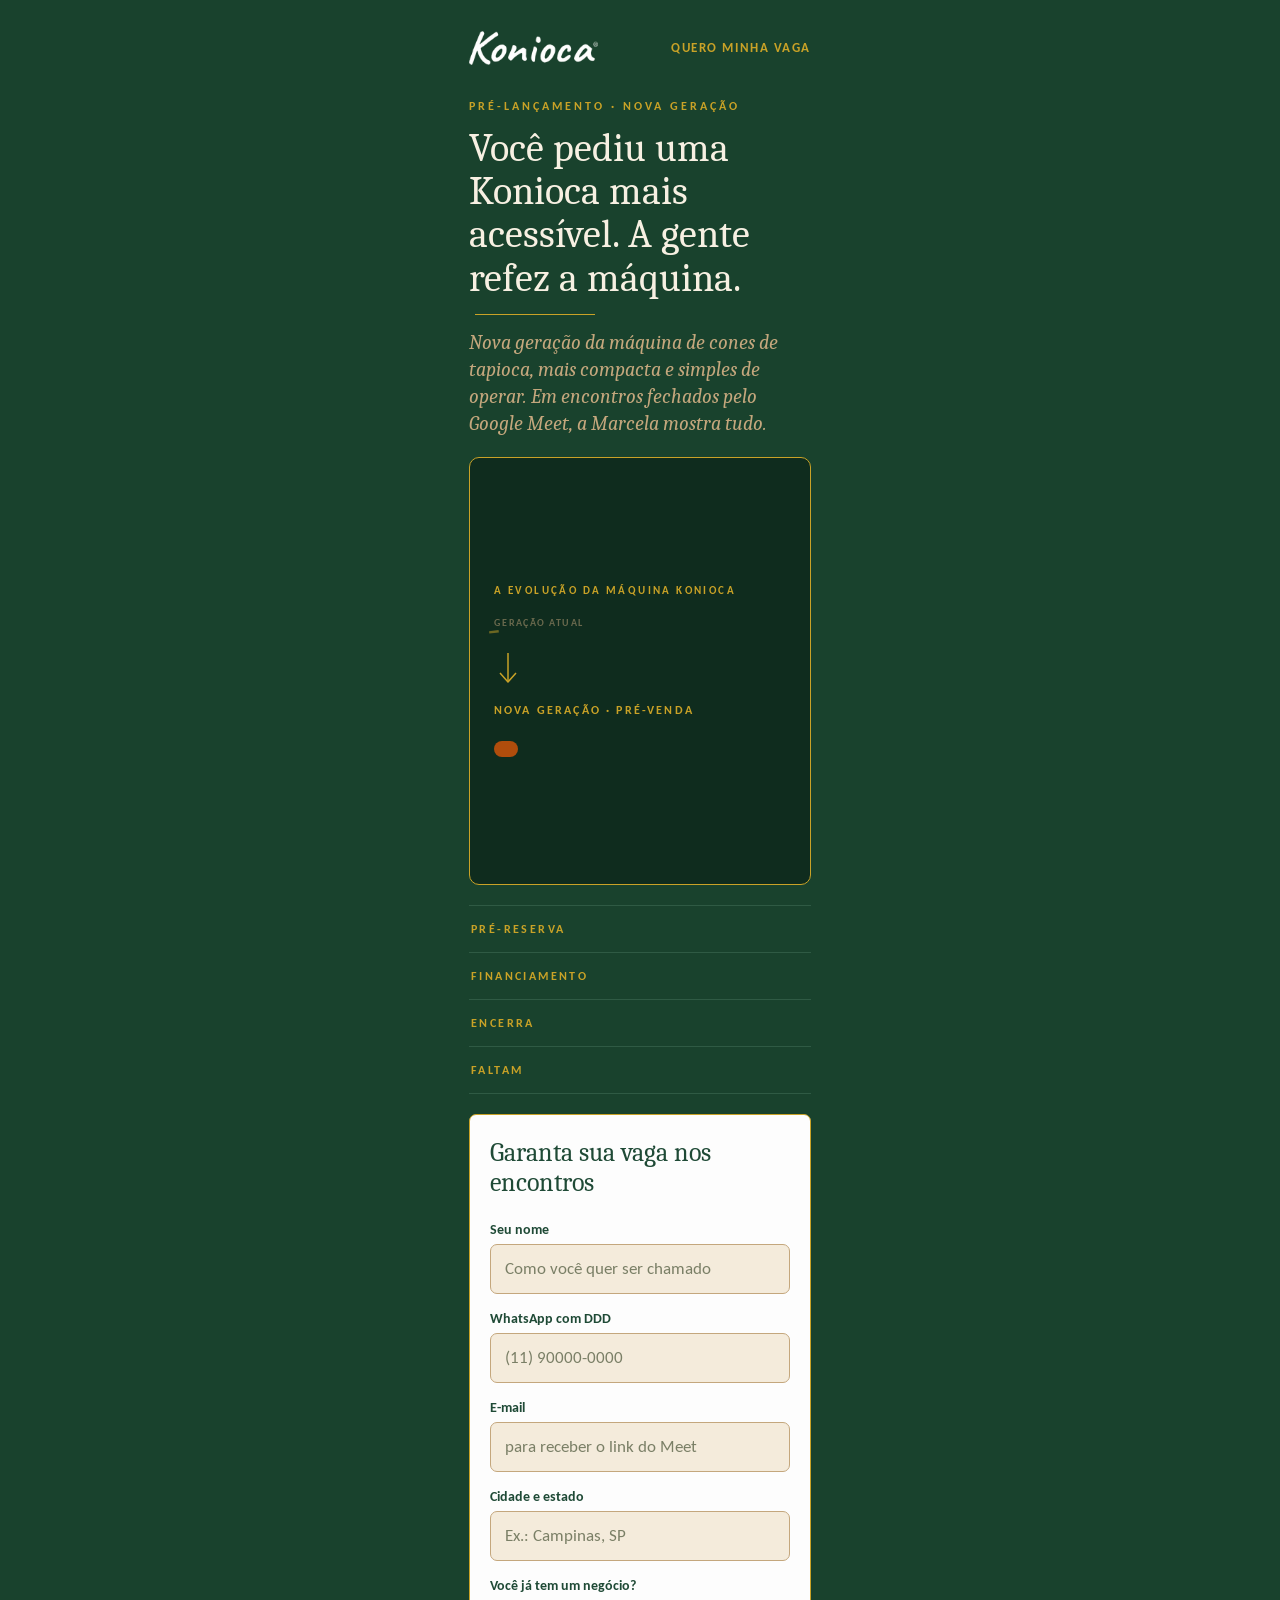
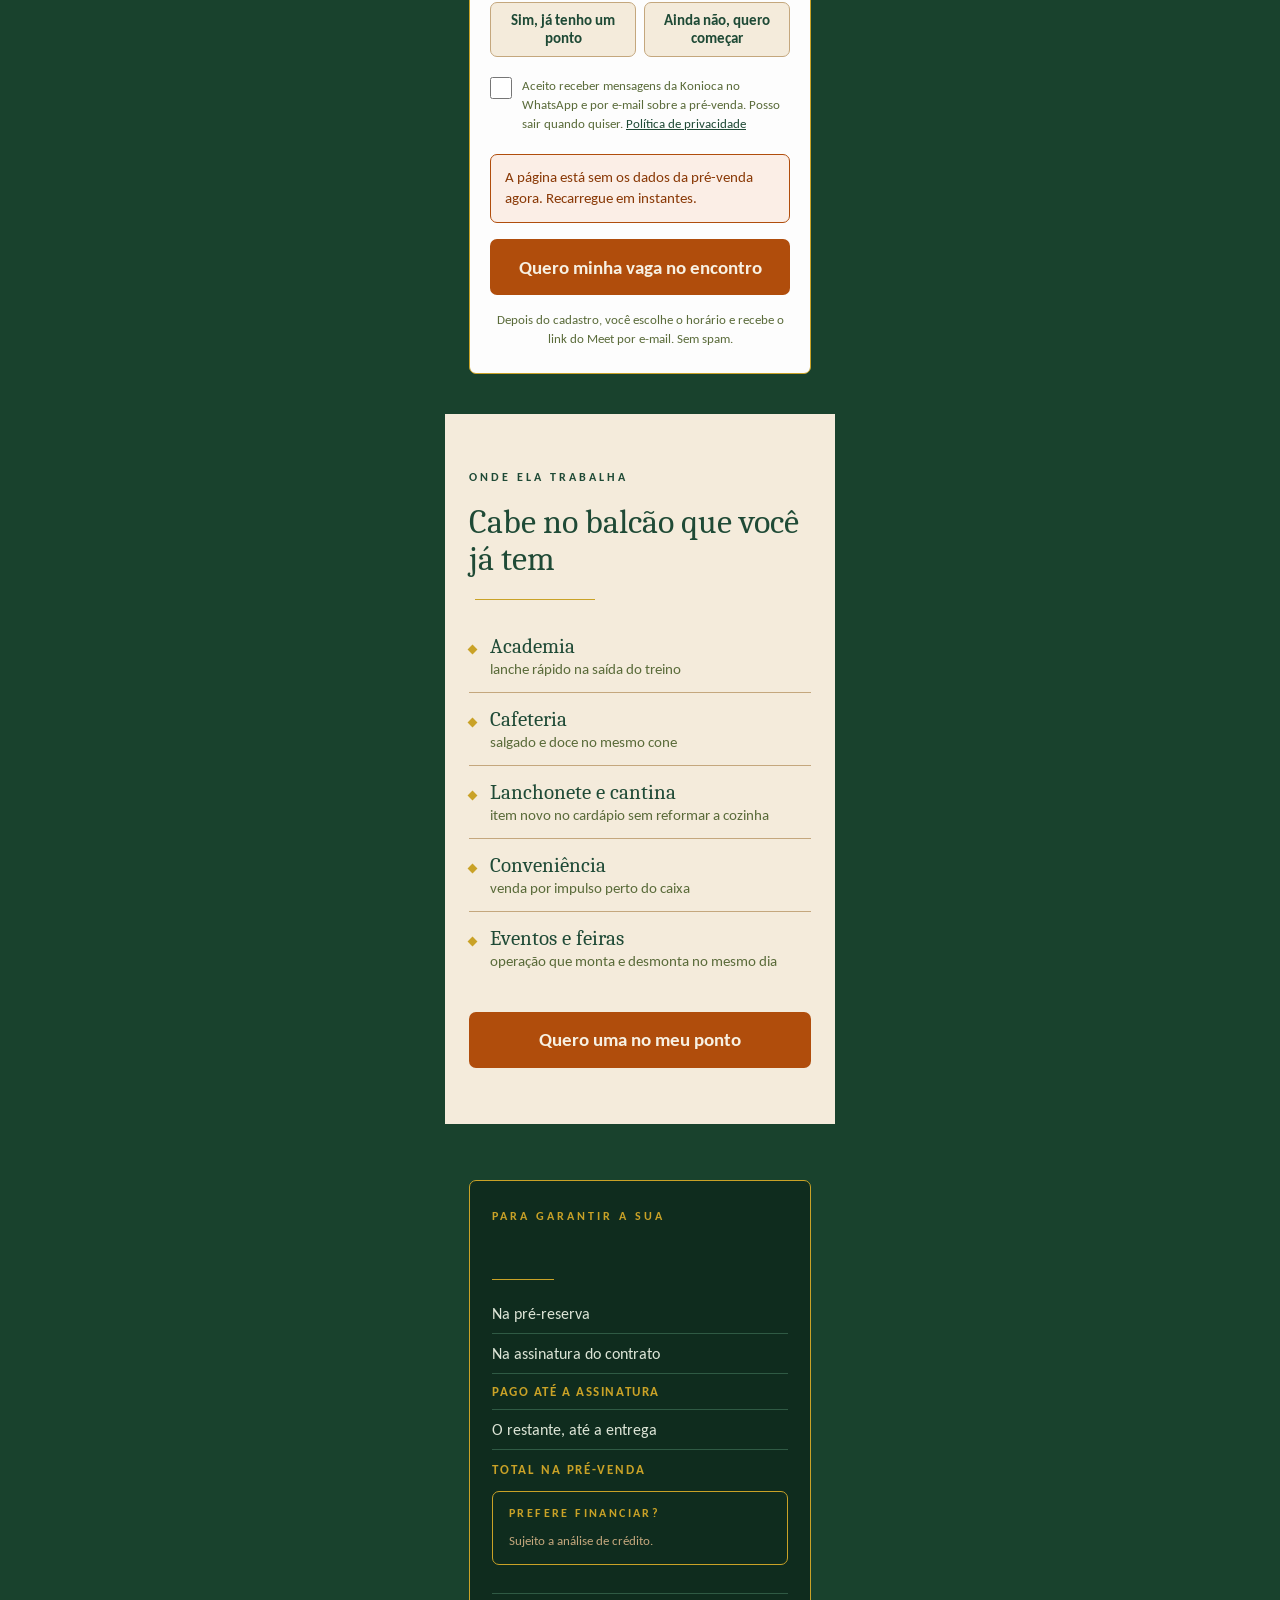
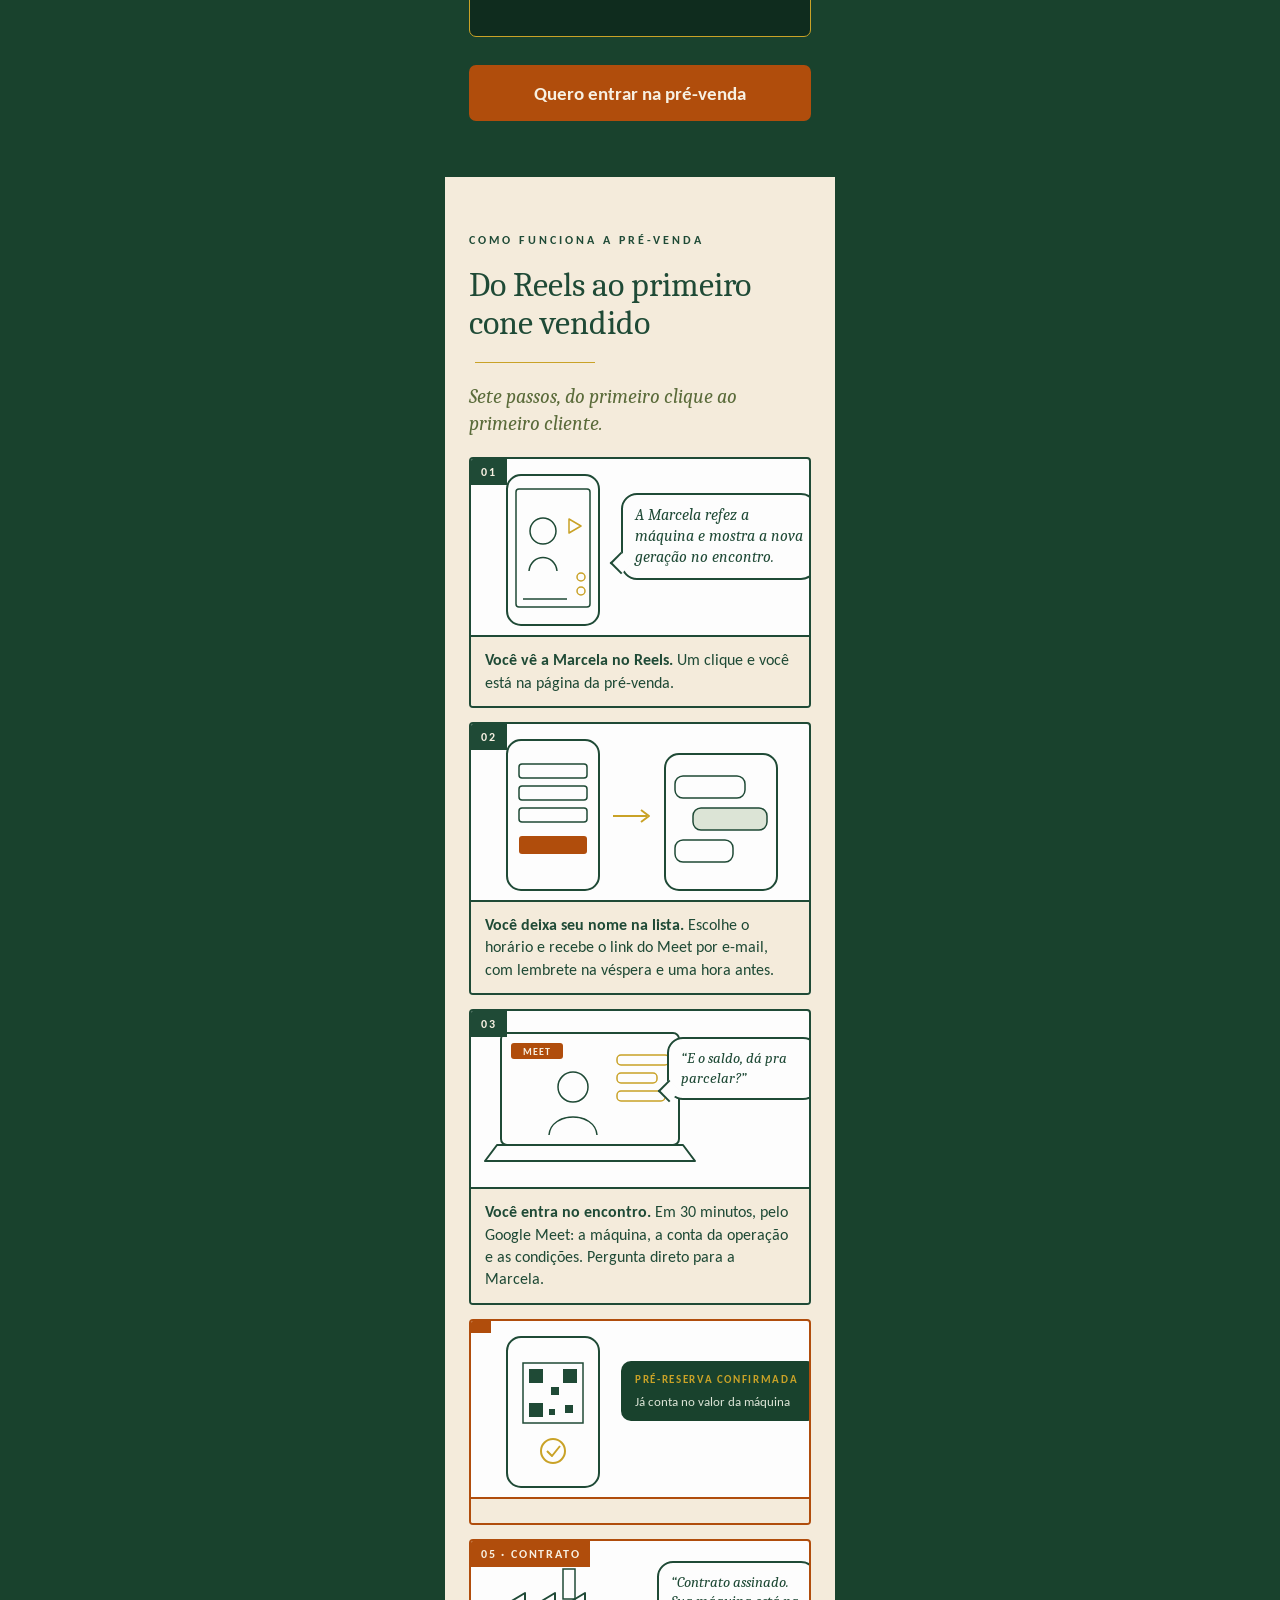
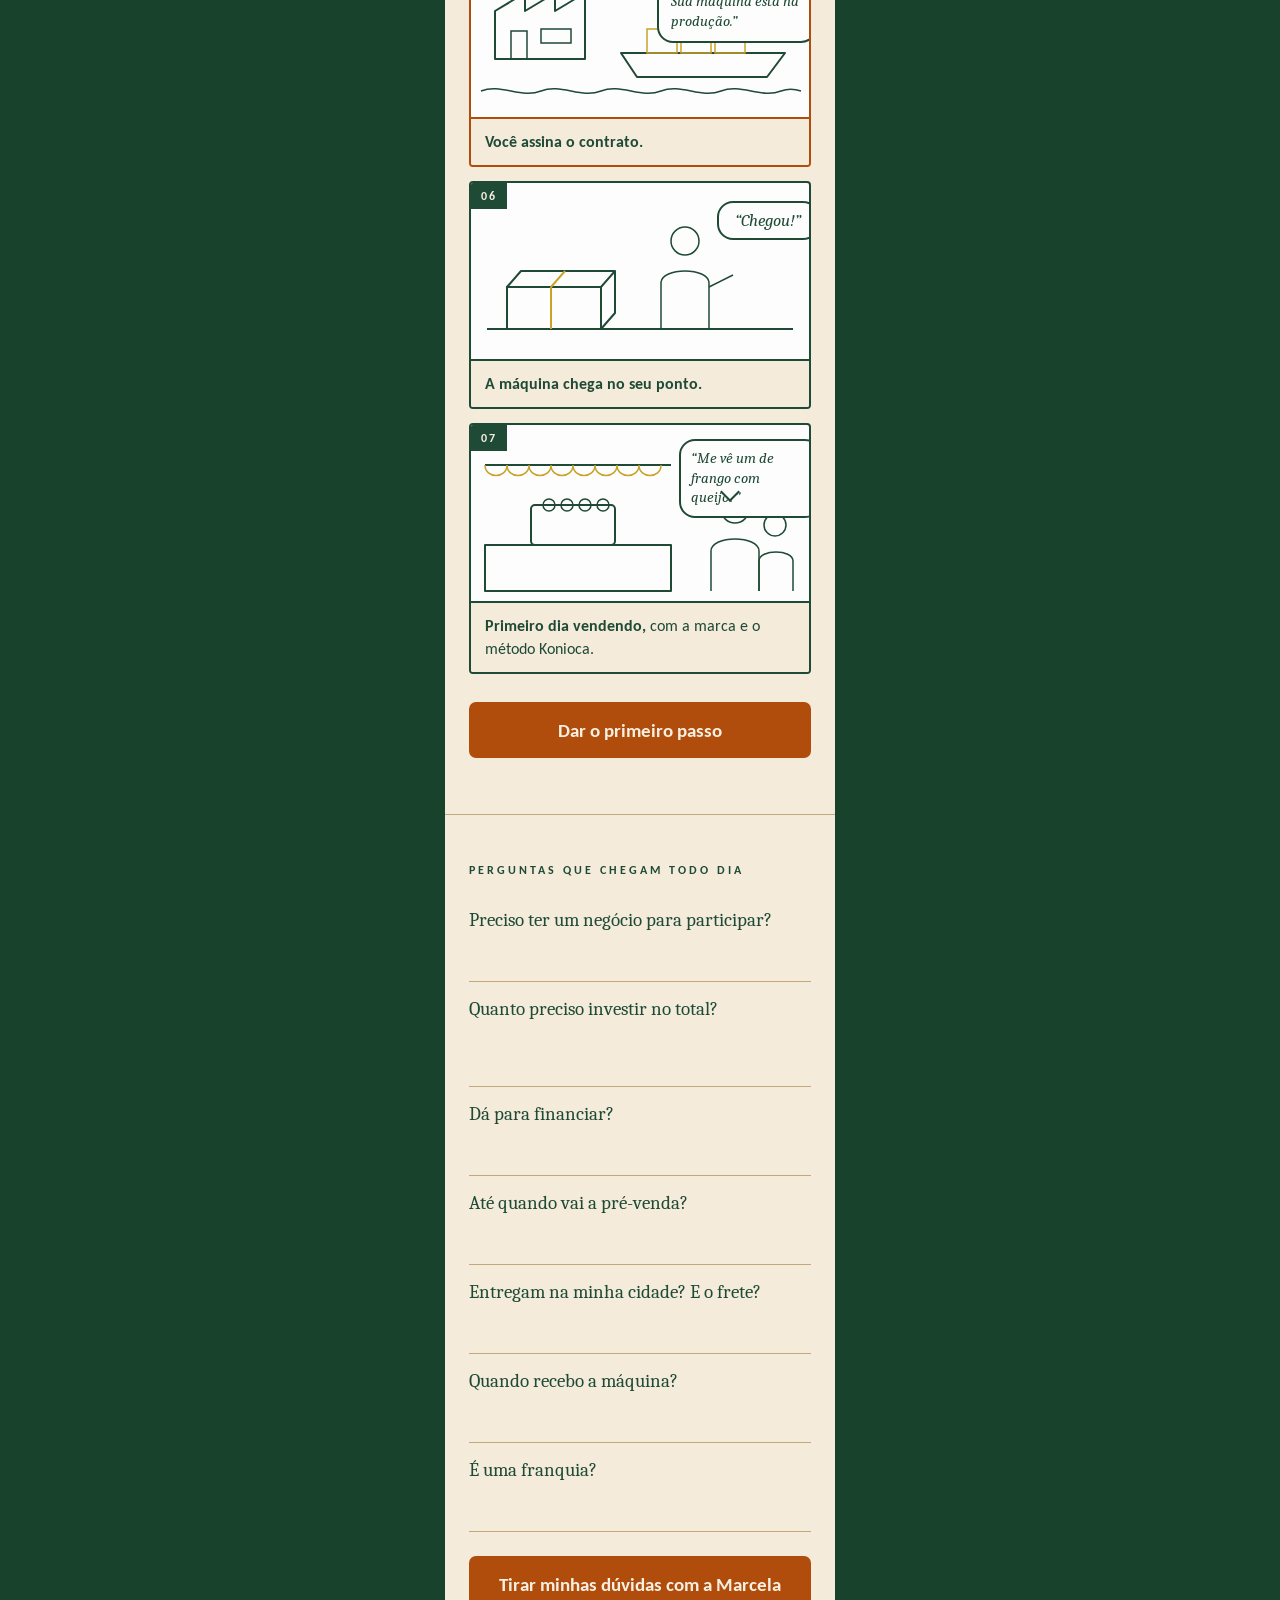
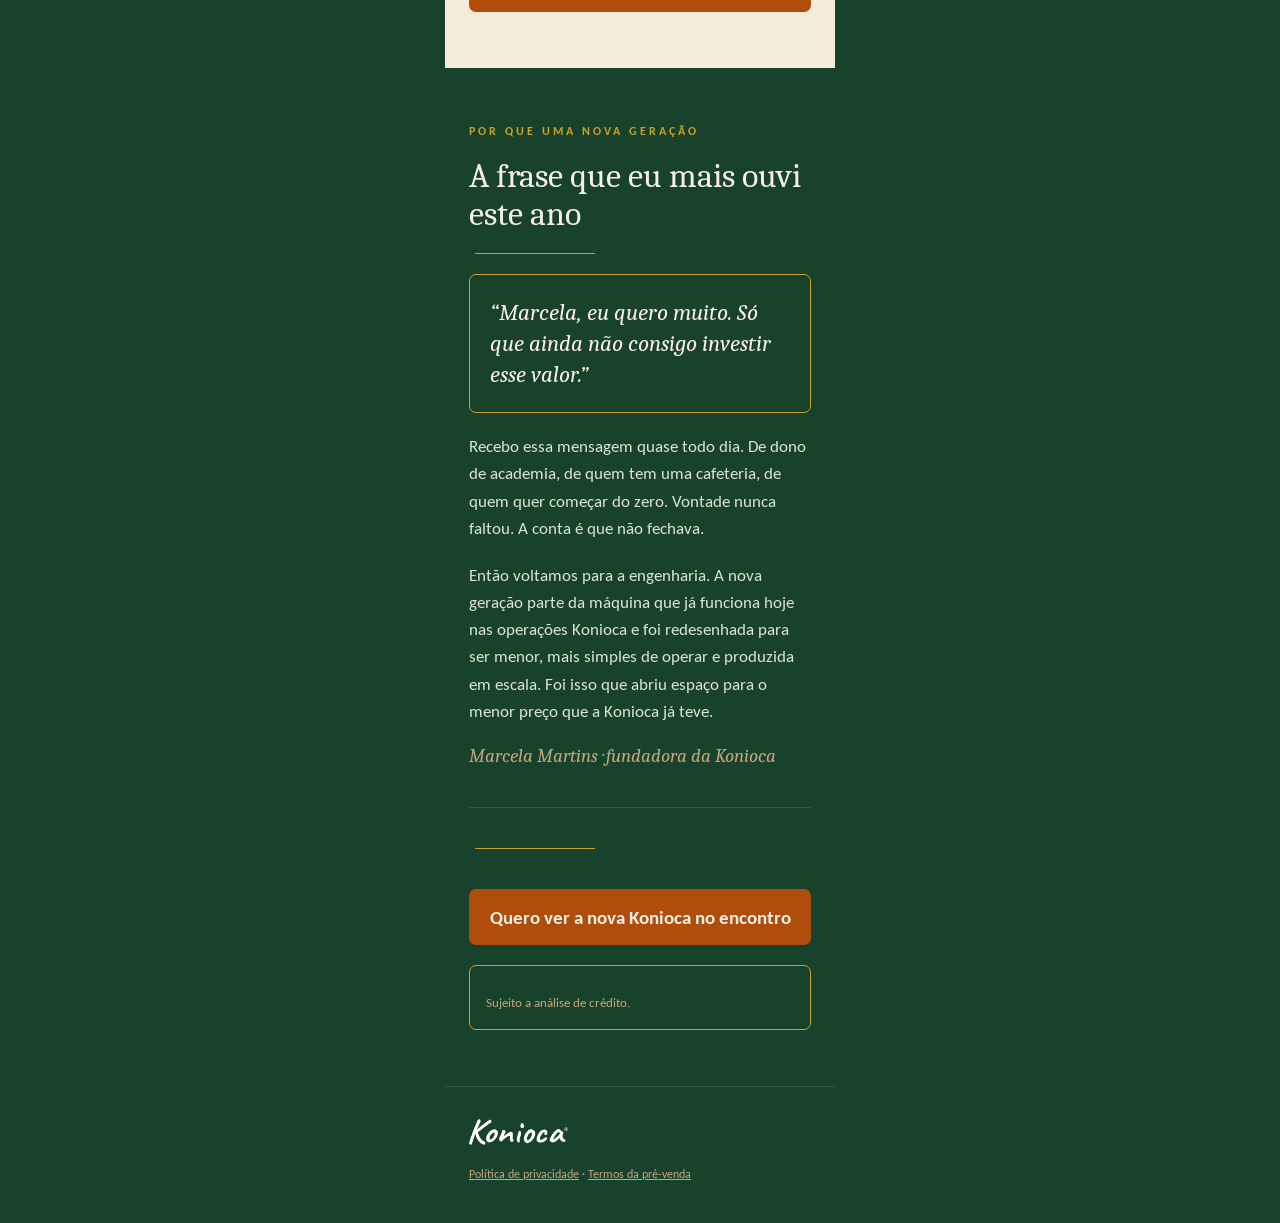
==== commit 61a7120e: "Revisão do Lucas (2/10): LP em terceira pessoa até a Marcela aprovar a frase; e-mails e página de ho" ====
--- a/site/index.html
+++ b/site/index.html
@@ -13,7 +13,7 @@
 <link rel="icon" type="image/png" sizes="64x64" href="assets/img/favicon.png"><link rel="apple-touch-icon" href="assets/img/apple-touch-icon.png">
 <link rel="preconnect" href="https://fonts.googleapis.com"><link rel="preconnect" href="https://fonts.gstatic.com" crossorigin>
 <link rel="stylesheet" href="https://fonts.googleapis.com/css2?family=Caladea:ital,wght@0,400;0,700;1,400&amp;family=Carlito:wght@400;700&amp;display=swap">
-<link rel="stylesheet" href="assets/css/site.css?v=0210b">
+<link rel="stylesheet" href="assets/css/site.css?v=0210c">
 <style>
 a{color:#1f4a36}a:hover{color:#19422d}
 input::placeholder{color:#7a7f66}
@@ -184,7 +184,7 @@
 <circle cx="110" cy="132" r="4" stroke="#c9a227" stroke-width="1.5"></circle>
 <path d="M52 140 H96" stroke="#1f4a36" stroke-width="1.5"></path>
 </svg>
-<div style="position: absolute; top: 34px; left: 150px; width: 168px; padding: 10px 12px; background: #fdfdfd; border: 2px solid #1f4a36; border-radius: 16px; font-family: Caladea, Cambria, Georgia, serif; font-style: italic; font-size: 16px; line-height: 1.3; color: #1f4a36">“Refizemos a máquina. Vem pro encontro que eu te mostro.”</div>
+<div style="position: absolute; top: 34px; left: 150px; width: 168px; padding: 10px 12px; background: #fdfdfd; border: 2px solid #1f4a36; border-radius: 16px; font-family: Caladea, Cambria, Georgia, serif; font-style: italic; font-size: 16px; line-height: 1.3; color: #1f4a36">A Marcela refez a máquina e mostra a nova geração no encontro.</div>
 <div style="position: absolute; top: 96px; left: 142px; width: 14px; height: 14px; background: #fdfdfd; border-left: 2px solid #1f4a36; border-bottom: 2px solid #1f4a36; transform: rotate(45deg)"></div>
 <figcaption style="padding: 12px 14px; border-top: 2px solid #1f4a36; background: #f4ebdb; font-size: 16px; line-height: 1.4; color: #1f4a36"><strong>Você vê a Marcela no Reels.</strong> Um clique e você está na página da pré-venda.</figcaption>
 </figure>
@@ -370,9 +370,9 @@
 </section>
 
 </div>
-<script src="assets/js/env.js?v=0210b"></script>
-<script src="assets/js/validacao.js?v=0210b"></script>
-<script src="assets/js/comum.js?v=0210b"></script>
-<script src="assets/js/pixels.js?v=0210b"></script>
-<script src="assets/js/lp.js?v=0210b"></script>
+<script src="assets/js/env.js?v=0210c"></script>
+<script src="assets/js/validacao.js?v=0210c"></script>
+<script src="assets/js/comum.js?v=0210c"></script>
+<script src="assets/js/pixels.js?v=0210c"></script>
+<script src="assets/js/lp.js?v=0210c"></script>
 </body></html>
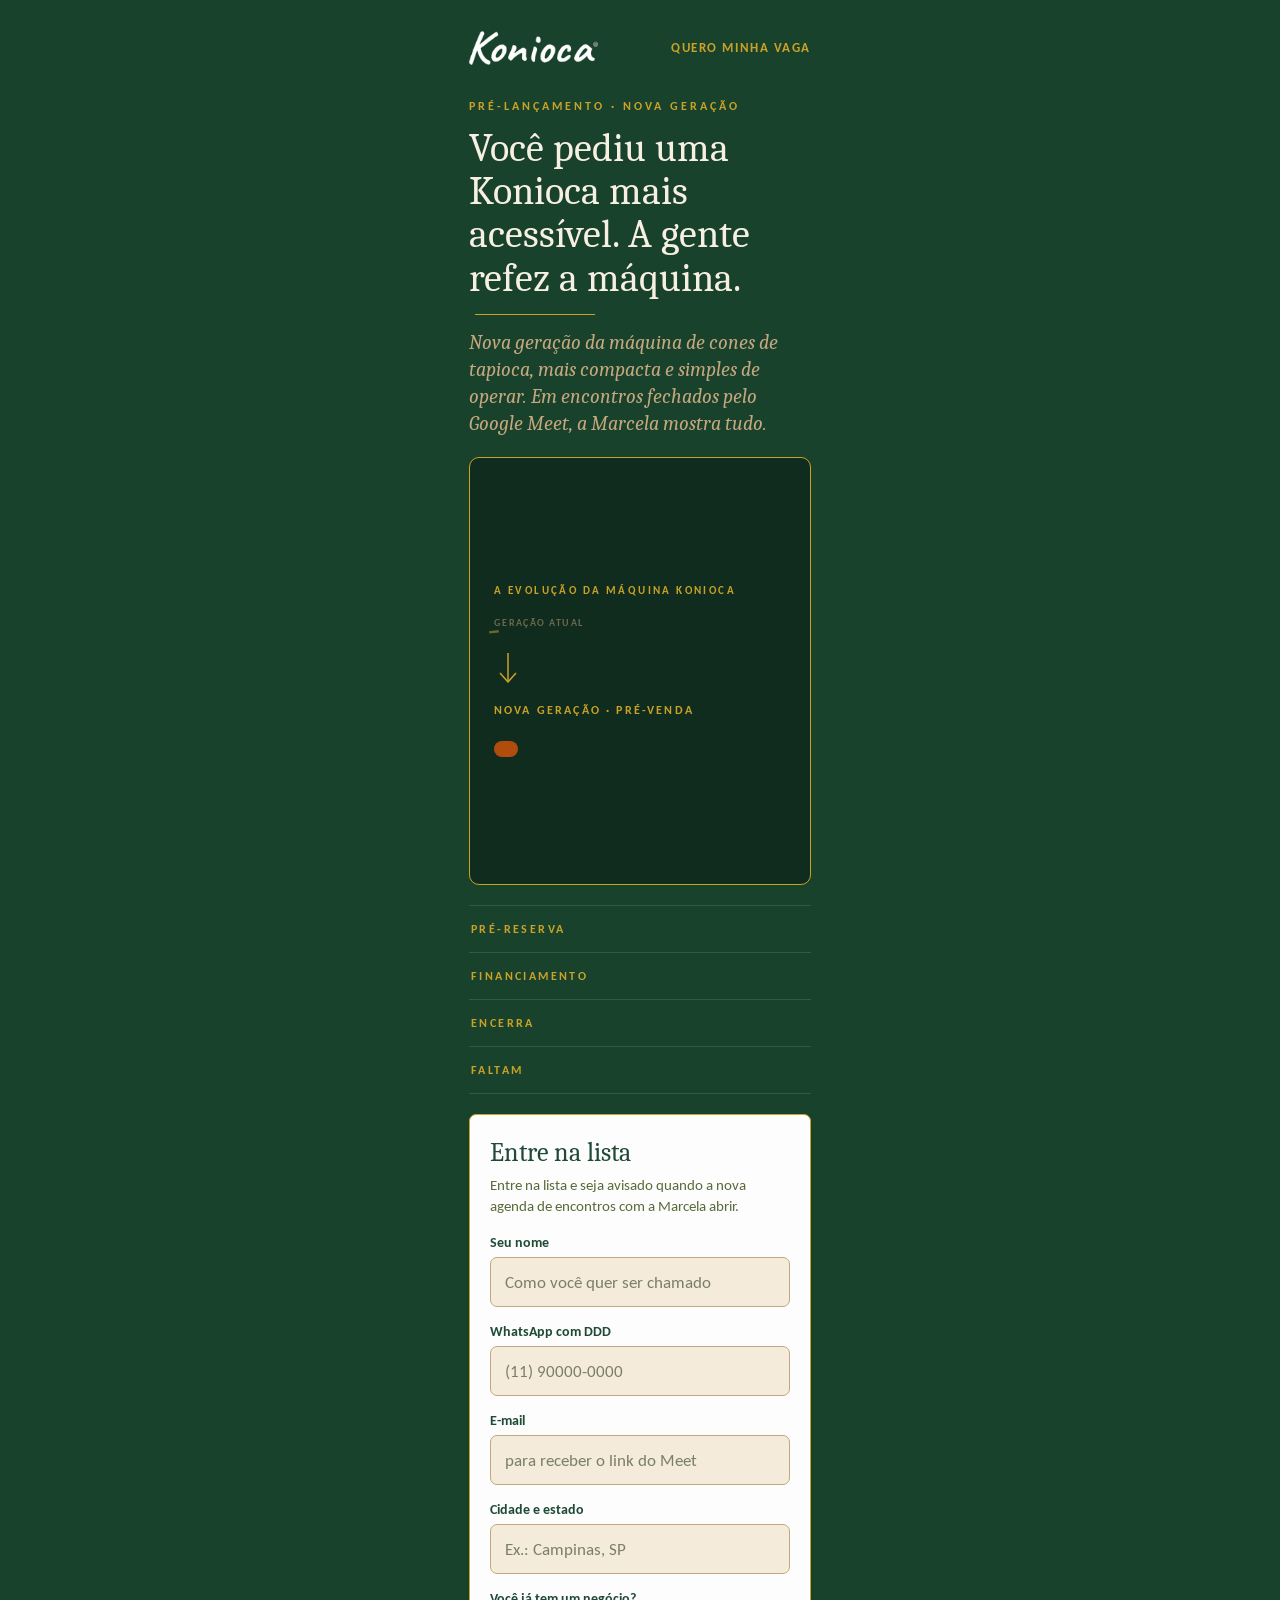
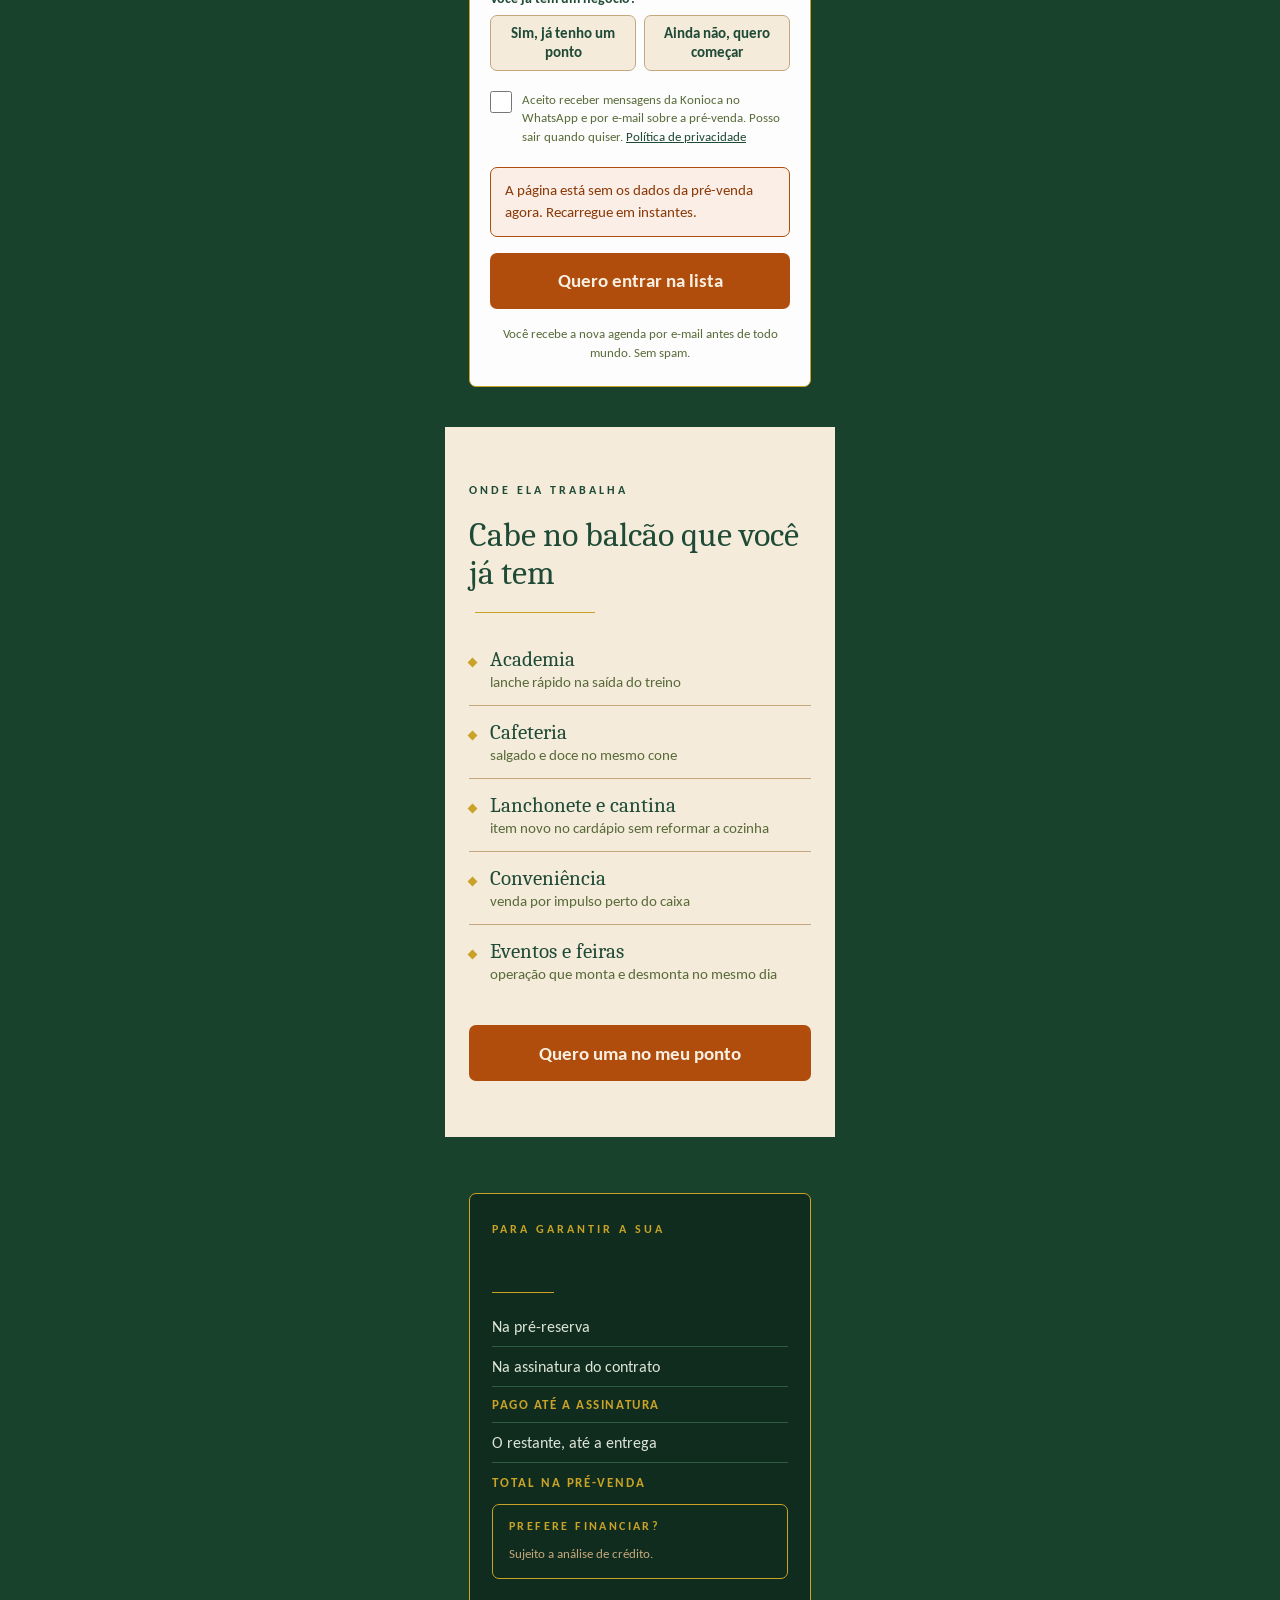
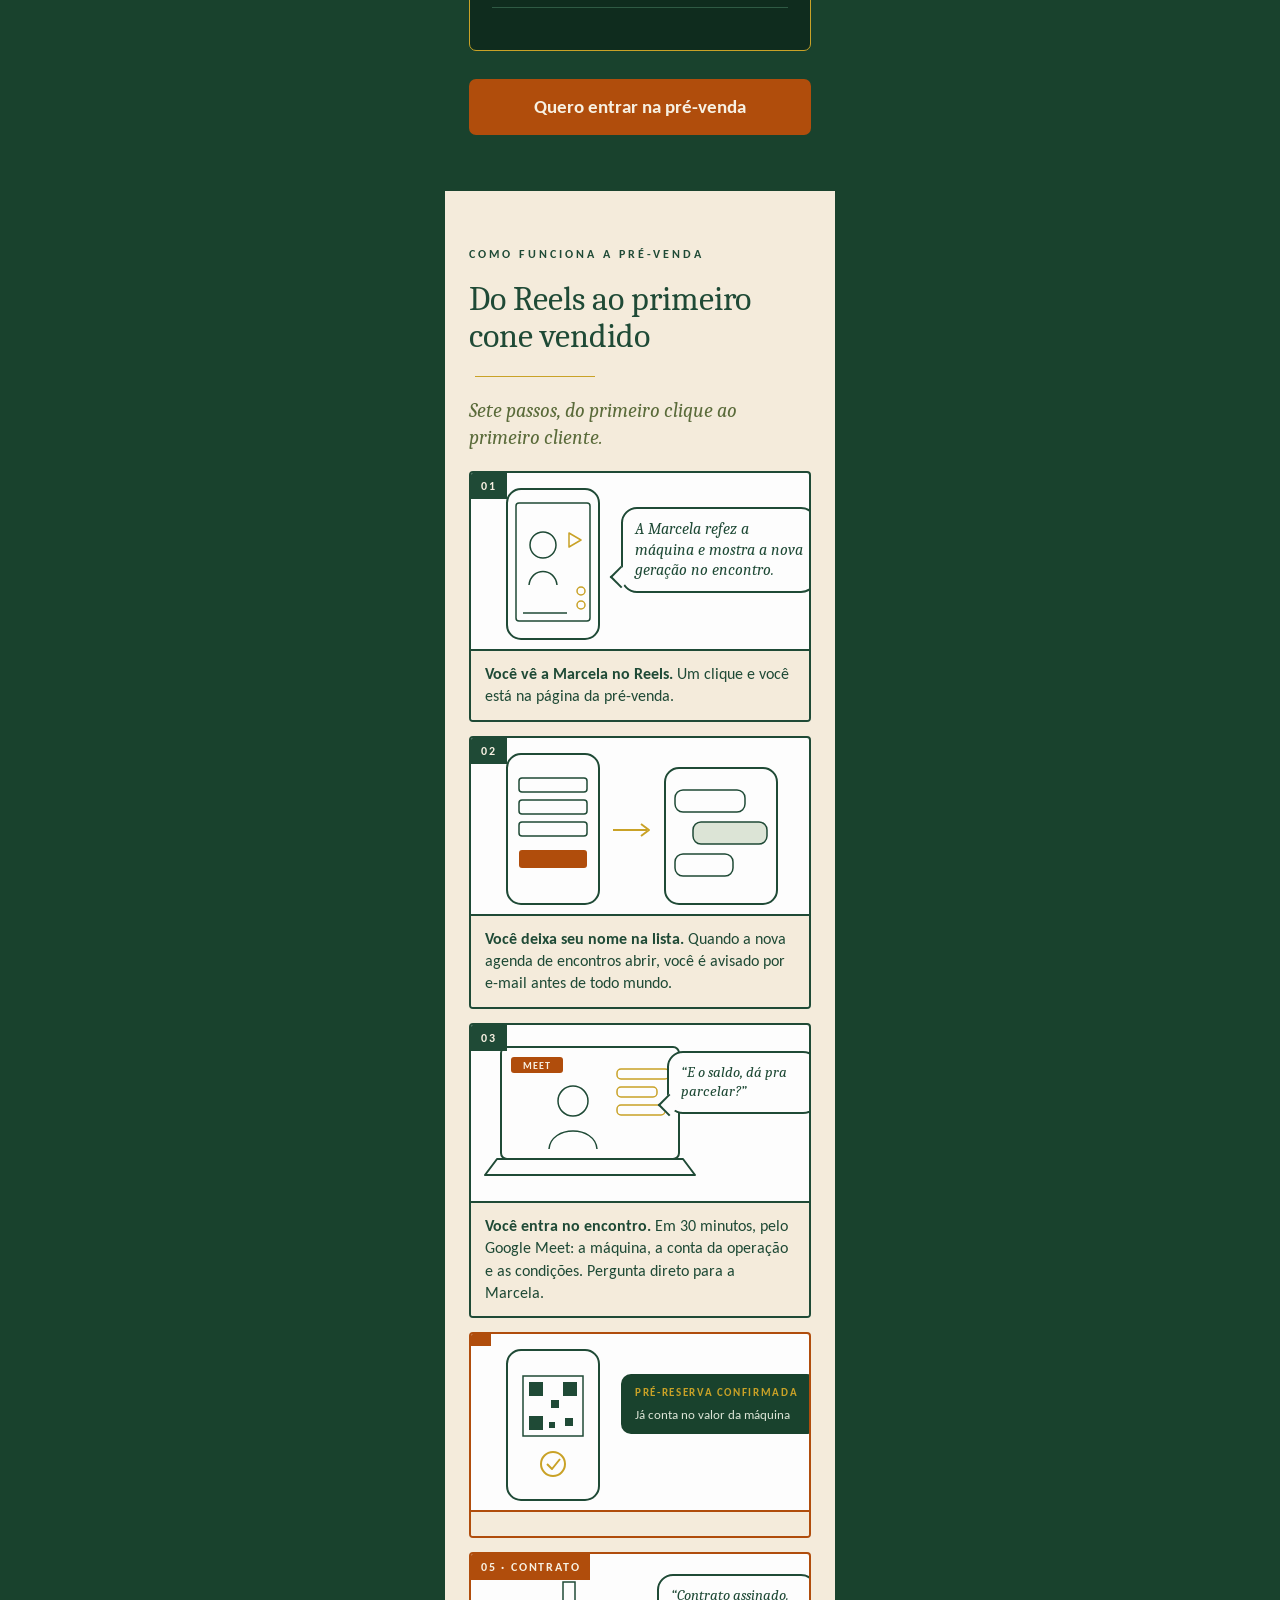
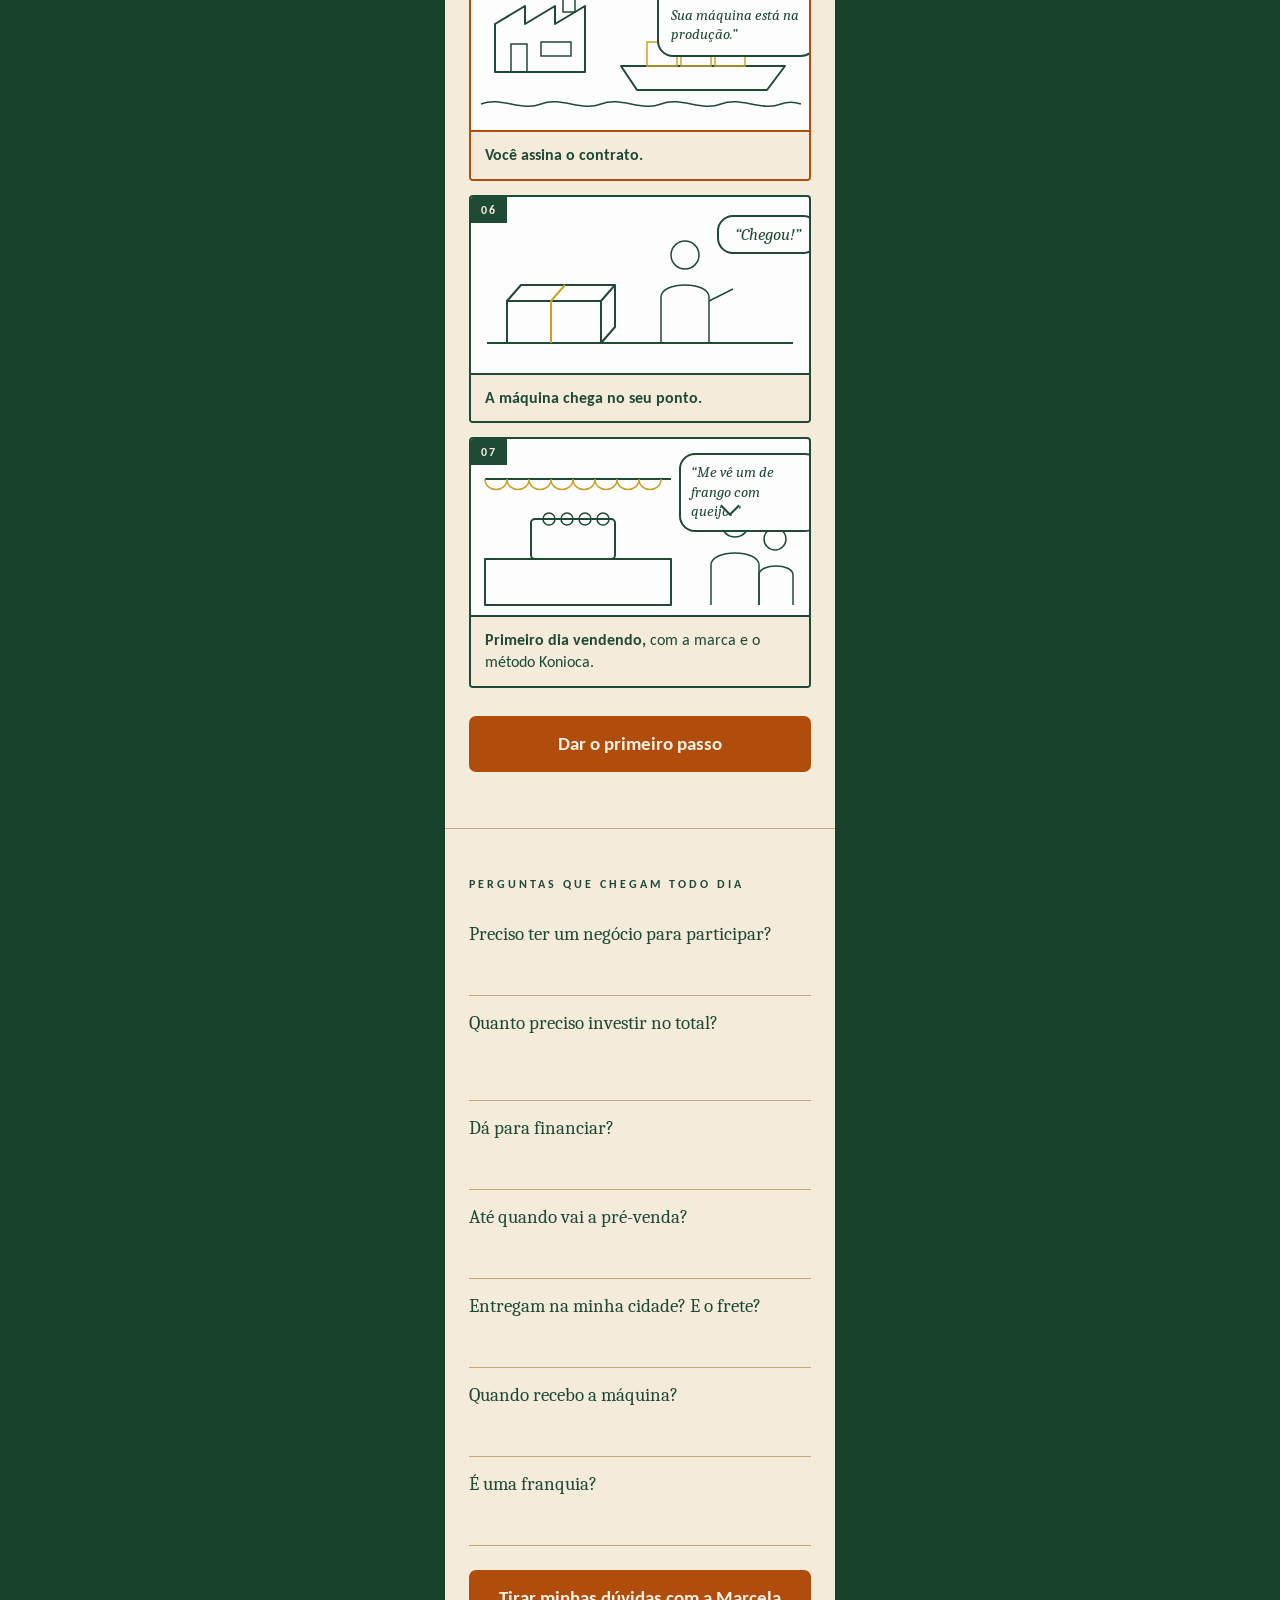
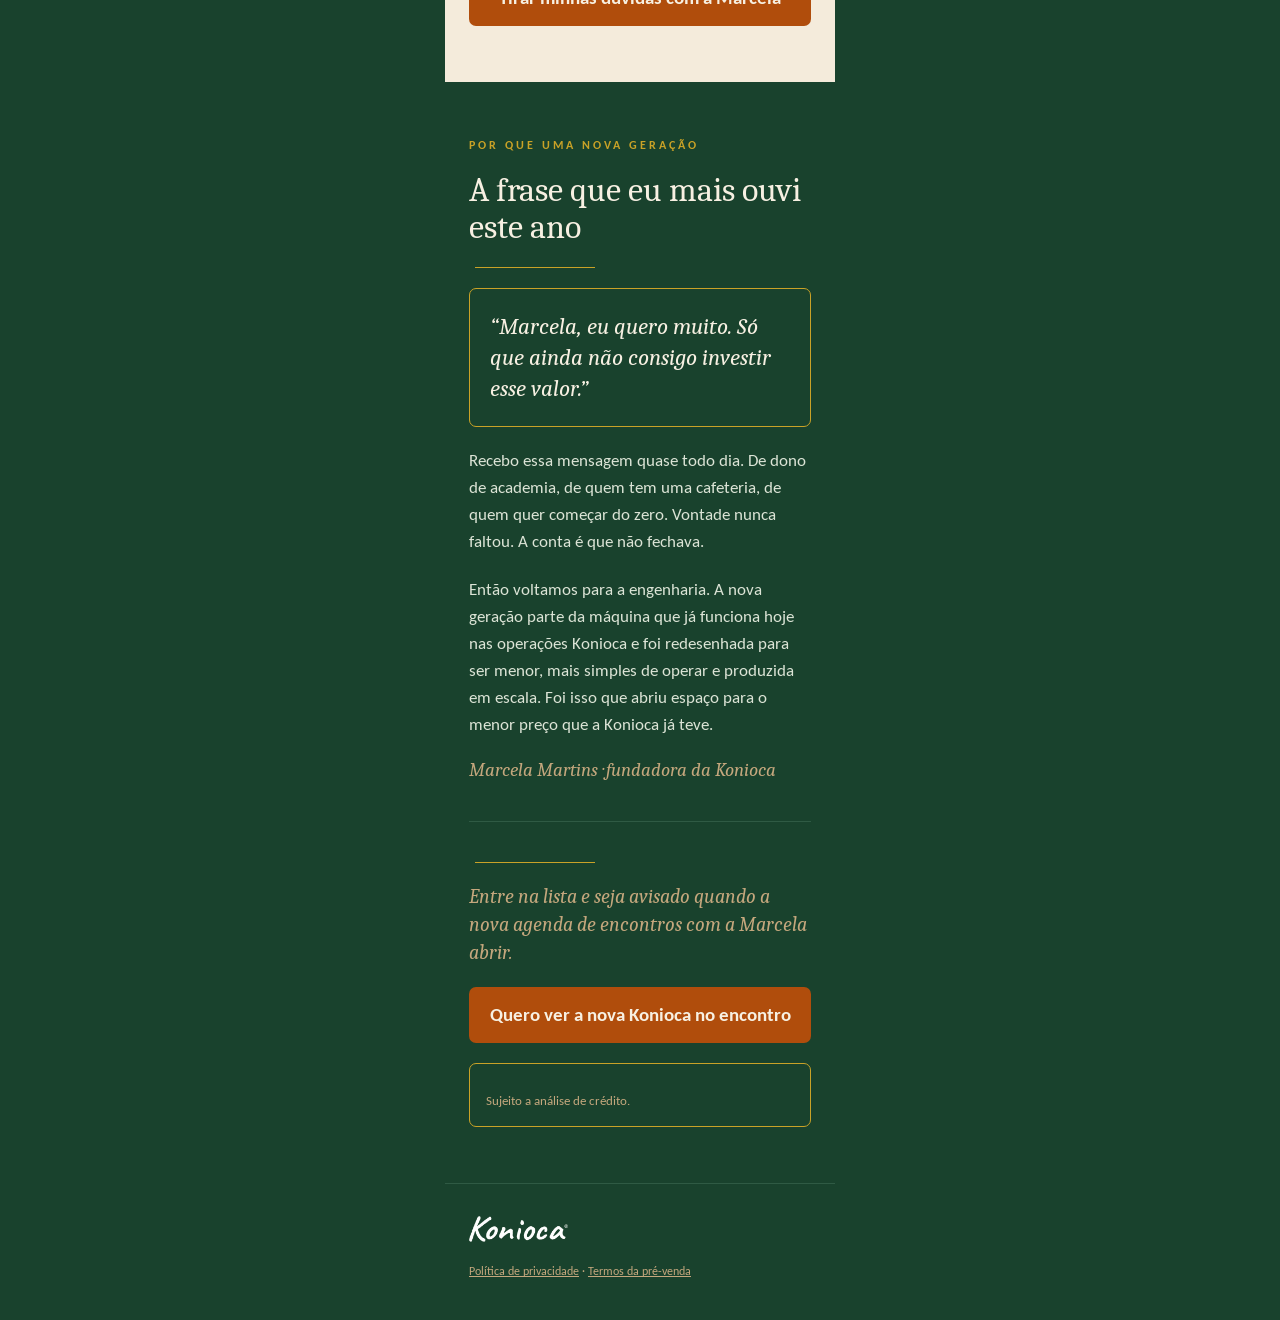
==== commit b9f59d5d: "Pausa da campanha (Lucas, 14/10): LP sem datas, lista 'Avisado' na aba Turmas, migração e doc 20 - c" ====
--- a/site/index.html
+++ b/site/index.html
@@ -78,8 +78,10 @@
 <!-- FORM -->
 <form id="cadastro" novalidate style="display: flex; flex-direction: column; gap: 16px; padding: 24px 20px; background: #fdfdfd; border: 1px solid #c9a227; border-radius: 7px">
 <div style="display: flex; flex-direction: column; gap: 6px">
-<div style="font-family: Caladea, Cambria, Georgia, serif; font-size: 26px; line-height: 1.15; color: #1f4a36">Garanta sua vaga nos encontros</div>
-<div style="font-size: 15px; line-height: 1.45; color: #5a6b3a" data-tpl="Encontros fechados pelo Google Meet: {encontro_duracao} minutos, no máximo {encontro_capacidade} pessoas por grupo. Você escolhe o horário depois do cadastro."></div>
+<div style="font-family: Caladea, Cambria, Georgia, serif; font-size: 26px; line-height: 1.15; color: #1f4a36" data-agenda="pausada">Entre na lista</div>
+<div style="font-size: 15px; line-height: 1.45; color: #5a6b3a" data-agenda="pausada">Entre na lista e seja avisado quando a nova agenda de encontros com a Marcela abrir.</div>
+<div class="oculto" style="font-family: Caladea, Cambria, Georgia, serif; font-size: 26px; line-height: 1.15; color: #1f4a36" data-agenda="aberta">Garanta sua vaga nos encontros</div>
+<div class="oculto" style="font-size: 15px; line-height: 1.45; color: #5a6b3a" data-agenda="aberta" data-tpl="Encontros fechados pelo Google Meet: {encontro_duracao} minutos, no máximo {encontro_capacidade} pessoas por grupo. Você escolhe o horário depois do cadastro."></div>
 </div>
 <div style="display: flex; flex-direction: column; gap: 6px">
 <label for="f-nome" style="font-size: 14px; font-weight: 700; color: #1f4a36">Seu nome</label>
@@ -114,8 +116,9 @@
 <div id="f-turnstile" class="oculto" style="min-height: 65px"></div>
 <div id="f-erro" class="form-erro oculto" role="alert"></div>
 <div id="f-planob" class="oculto"><a id="f-planob-link" href="#" rel="noopener" target="_blank" style="display: flex; align-items: center; justify-content: center; height: 52px; background: #1f4a36; color: #f7f0e2; font-size: 17px; font-weight: 700; text-decoration: none; border-radius: 7px">Garantir minha vaga pelo WhatsApp</a></div>
-<button type="submit" id="f-enviar" class="cta" style="display: flex; align-items: center; justify-content: center; height: 56px; background: #b04d0c; color: #f7f0e2; font-size: 19px; font-weight: 700; text-decoration: none; border-radius: 7px">Quero minha vaga no encontro</button>
-<div style="font-size: 13px; line-height: 1.45; color: #5a6b3a; text-align: center">Depois do cadastro, você escolhe o horário e recebe o link do Meet por e-mail. Sem spam.</div>
+<button type="submit" id="f-enviar" class="cta" style="display: flex; align-items: center; justify-content: center; height: 56px; background: #b04d0c; color: #f7f0e2; font-size: 19px; font-weight: 700; text-decoration: none; border-radius: 7px" data-texto-aberta="Quero minha vaga no encontro">Quero entrar na lista</button>
+<div style="font-size: 13px; line-height: 1.45; color: #5a6b3a; text-align: center" data-agenda="pausada">Você recebe a nova agenda por e-mail antes de todo mundo. Sem spam.</div>
+<div class="oculto" style="font-size: 13px; line-height: 1.45; color: #5a6b3a; text-align: center" data-agenda="aberta">Depois do cadastro, você escolhe o horário e recebe o link do Meet por e-mail. Sem spam.</div>
 </form>
 </section>
 
@@ -205,7 +208,7 @@
 <rect x="222" y="84" width="74" height="22" rx="8" fill="#dce4d6" stroke="#1f4a36" stroke-width="1.5"></rect>
 <rect x="204" y="116" width="58" height="22" rx="8" stroke="#1f4a36" stroke-width="1.5"></rect>
 </svg>
-<figcaption style="padding: 12px 14px; border-top: 2px solid #1f4a36; background: #f4ebdb; font-size: 16px; line-height: 1.4; color: #1f4a36"><strong>Você deixa seu nome na lista.</strong> Escolhe o horário e recebe o link do Meet por e-mail, com lembrete na véspera e uma hora antes.</figcaption>
+<figcaption style="padding: 12px 14px; border-top: 2px solid #1f4a36; background: #f4ebdb; font-size: 16px; line-height: 1.4; color: #1f4a36"><strong>Você deixa seu nome na lista.</strong> <span data-agenda="pausada">Quando a nova agenda de encontros abrir, você é avisado por e-mail antes de todo mundo.</span><span class="oculto" data-agenda="aberta">Escolhe o horário e recebe o link do Meet por e-mail, com lembrete na véspera e uma hora antes.</span></figcaption>
 </figure>
 
 <!-- Q3 -->
@@ -350,7 +353,8 @@
 <div style="height: 1px; background: #2f5a44; margin-top: 20px"></div>
 <h2 style="margin: 0; font-family: Caladea, Cambria, Georgia, serif; font-weight: 400; font-size: 34px; line-height: 1.1; color: #f7f0e2" data-tpl="A pré-venda tem {lote1} máquinas."></h2>
 <div style="width: 120px; height: 1px; background: #c9a227; margin-left: 6px"></div>
-<p style="margin: 0; font-family: Caladea, Cambria, Georgia, serif; font-style: italic; font-size: 20px; line-height: 1.4; color: #c4a77d" data-tpl="Encontros fechados com a Marcela, pelo Google Meet, em horários que você escolhe. A pré-venda fecha em {fim_ddmm}."></p>
+<p style="margin: 0; font-family: Caladea, Cambria, Georgia, serif; font-style: italic; font-size: 20px; line-height: 1.4; color: #c4a77d" data-agenda="pausada">Entre na lista e seja avisado quando a nova agenda de encontros com a Marcela abrir.</p>
+<p class="oculto" style="margin: 0; font-family: Caladea, Cambria, Georgia, serif; font-style: italic; font-size: 20px; line-height: 1.4; color: #c4a77d" data-agenda="aberta" data-tpl="Encontros fechados com a Marcela, pelo Google Meet, em horários que você escolhe. A pré-venda fecha em {fim_ddmm}."></p>
 <a href="#cadastro" style="display: flex; align-items: center; justify-content: center; height: 56px; background: #b04d0c; color: #f7f0e2; font-size: 19px; font-weight: 700; text-decoration: none; border-radius: 7px">Quero ver a nova Konioca no encontro</a>
 <div style="display: flex; flex-direction: column; gap: 6px; padding: 16px; border: 1px solid #c9a227; border-radius: 7px">
 <div style="font-size: 12px; font-weight: 700; letter-spacing: 0.2em; color: #c9a227" data-tpl="FINANCIAMENTO EM PARCERIA COM O {parceiro_maiusc}"></div>
@@ -372,7 +376,7 @@
 </div>
 <script src="assets/js/env.js?v=0210c"></script>
 <script src="assets/js/validacao.js?v=0210c"></script>
-<script src="assets/js/comum.js?v=0210c"></script>
+<script src="assets/js/comum.js?v=0510a"></script>
 <script src="assets/js/pixels.js?v=0210c"></script>
 <script src="assets/js/lp.js?v=0210c"></script>
 </body></html>
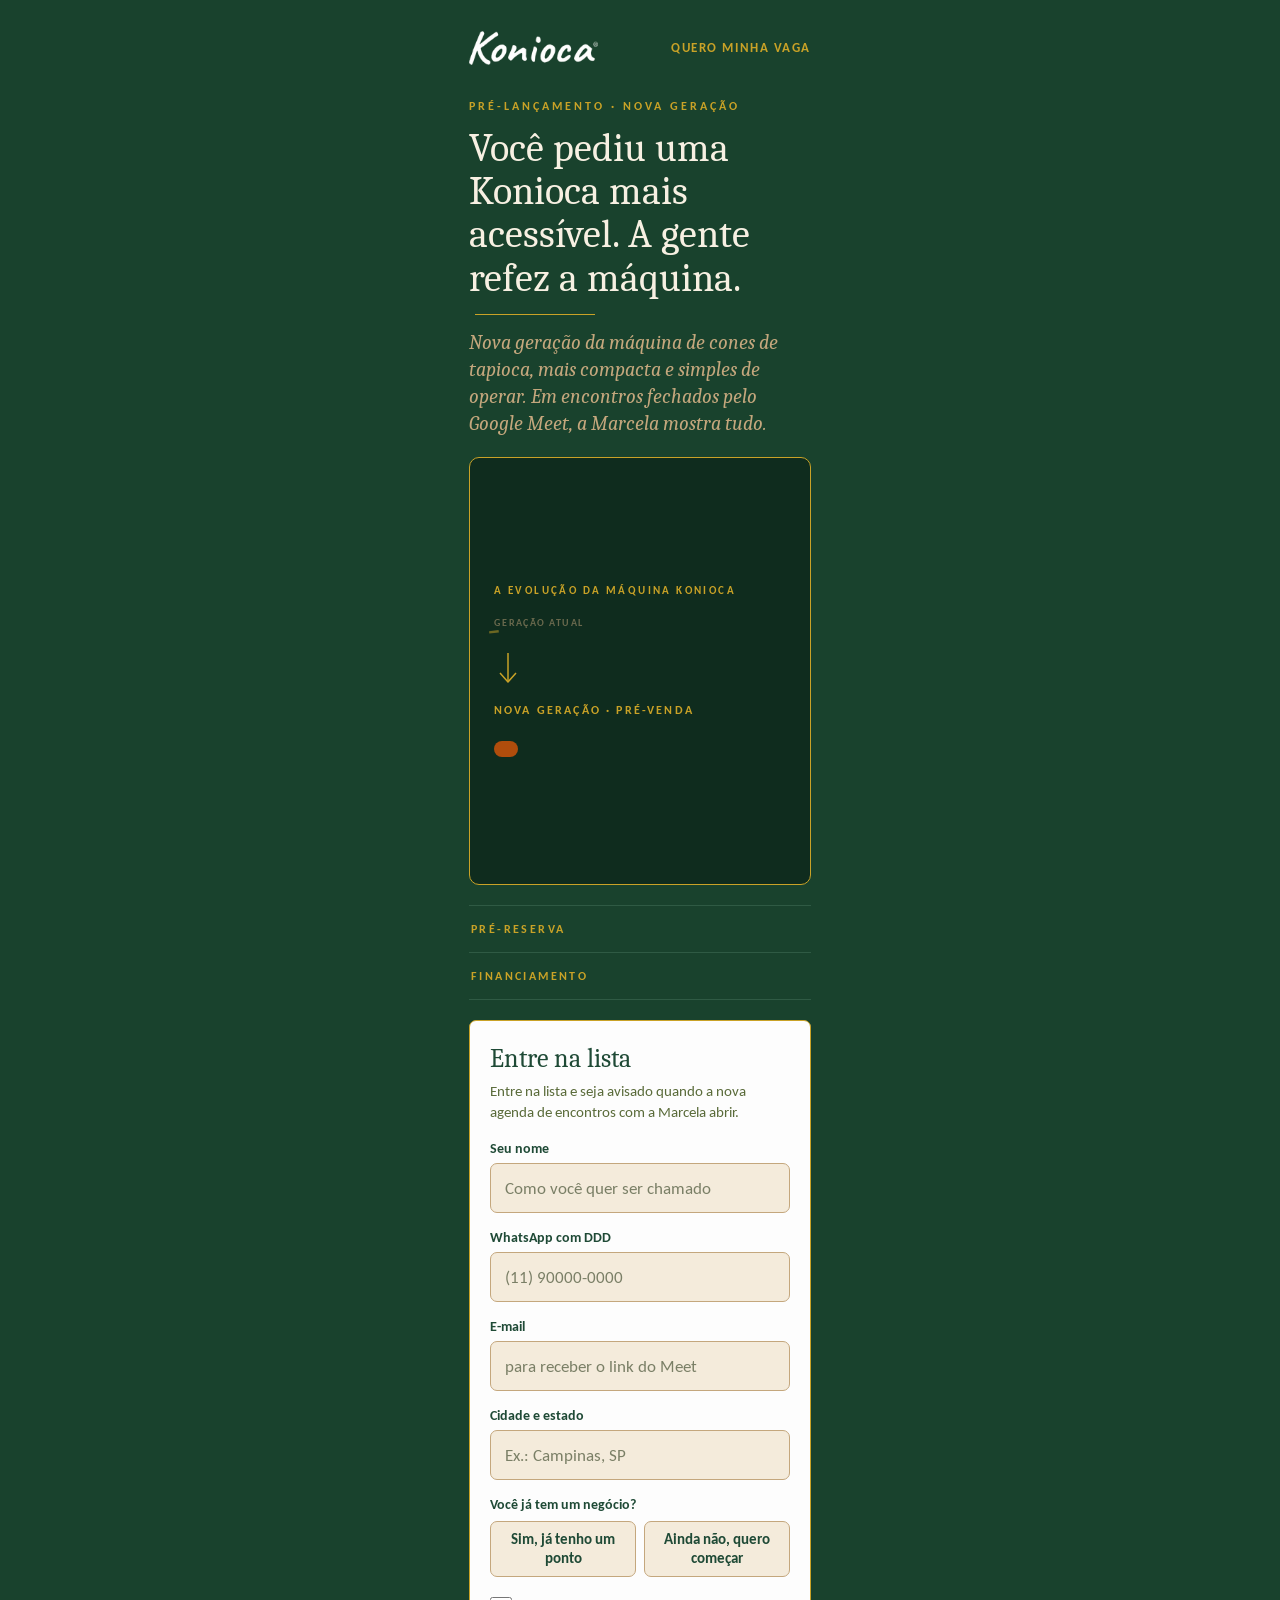
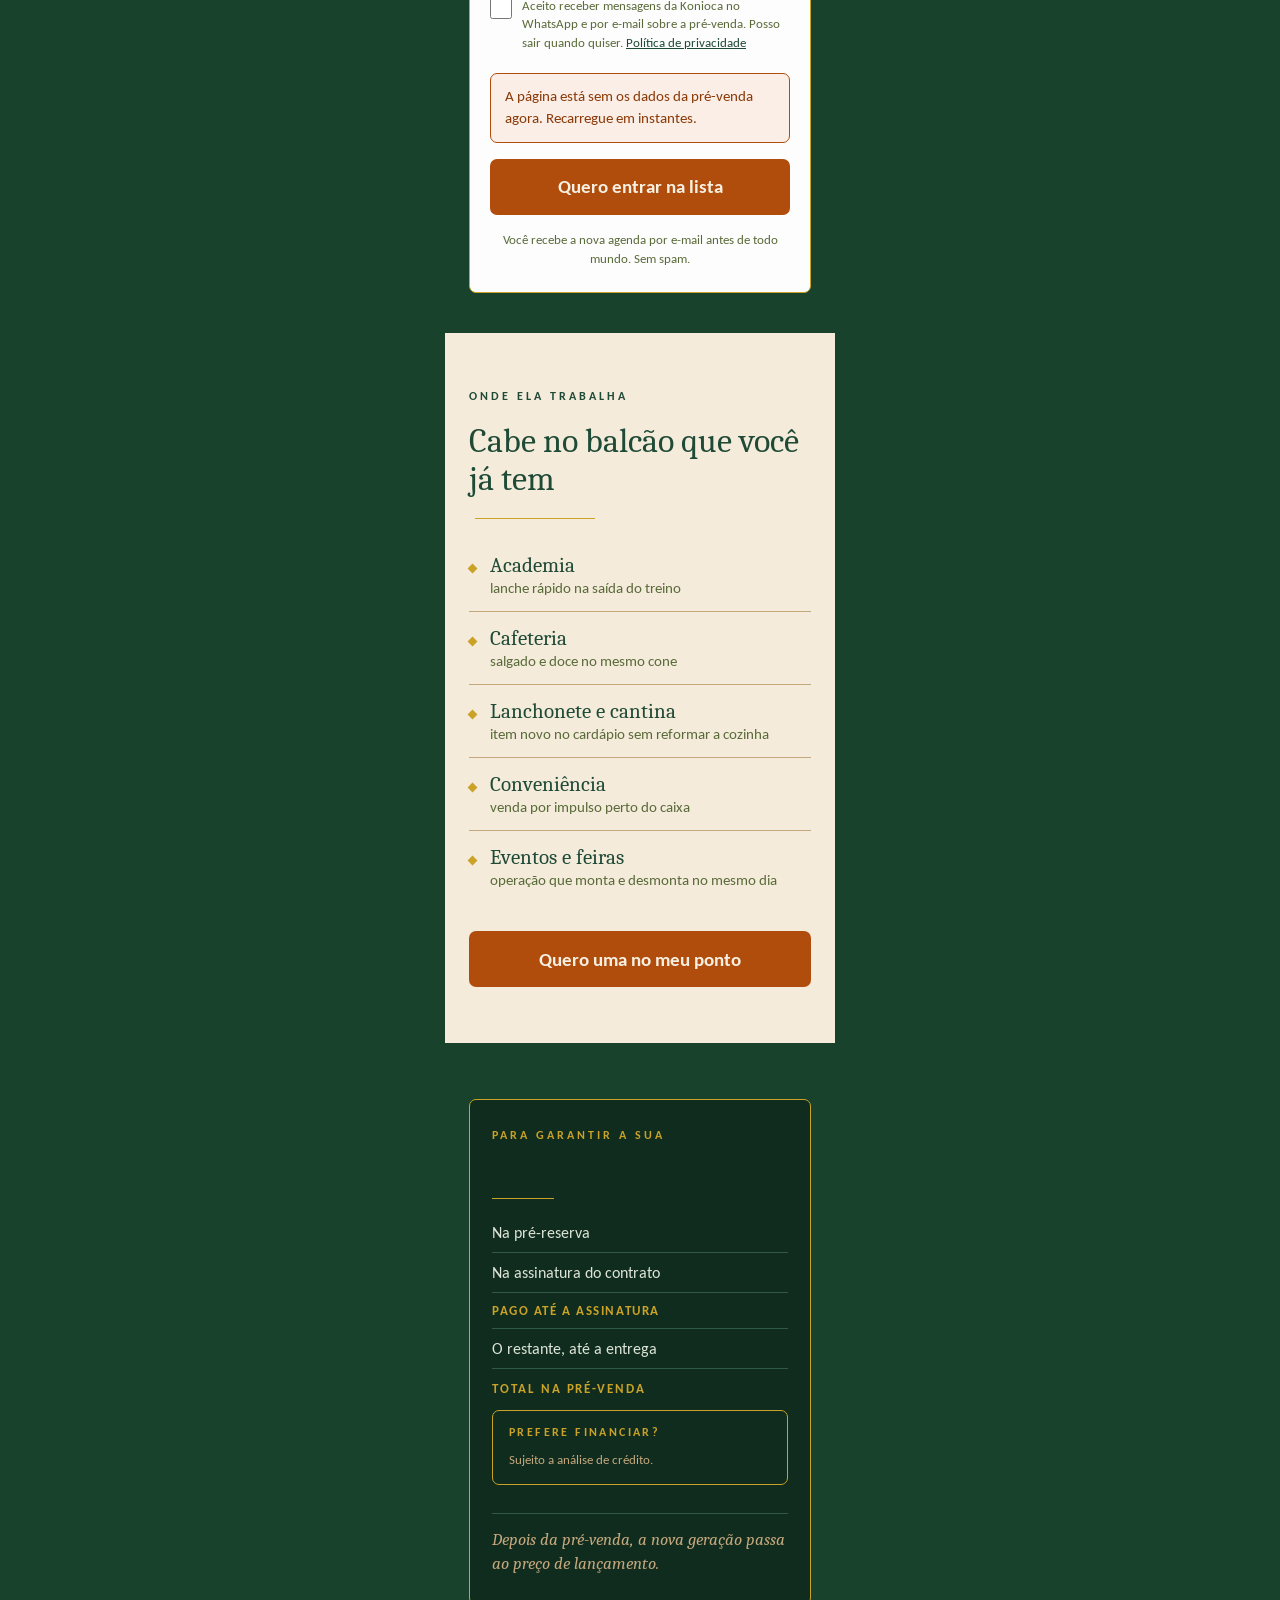
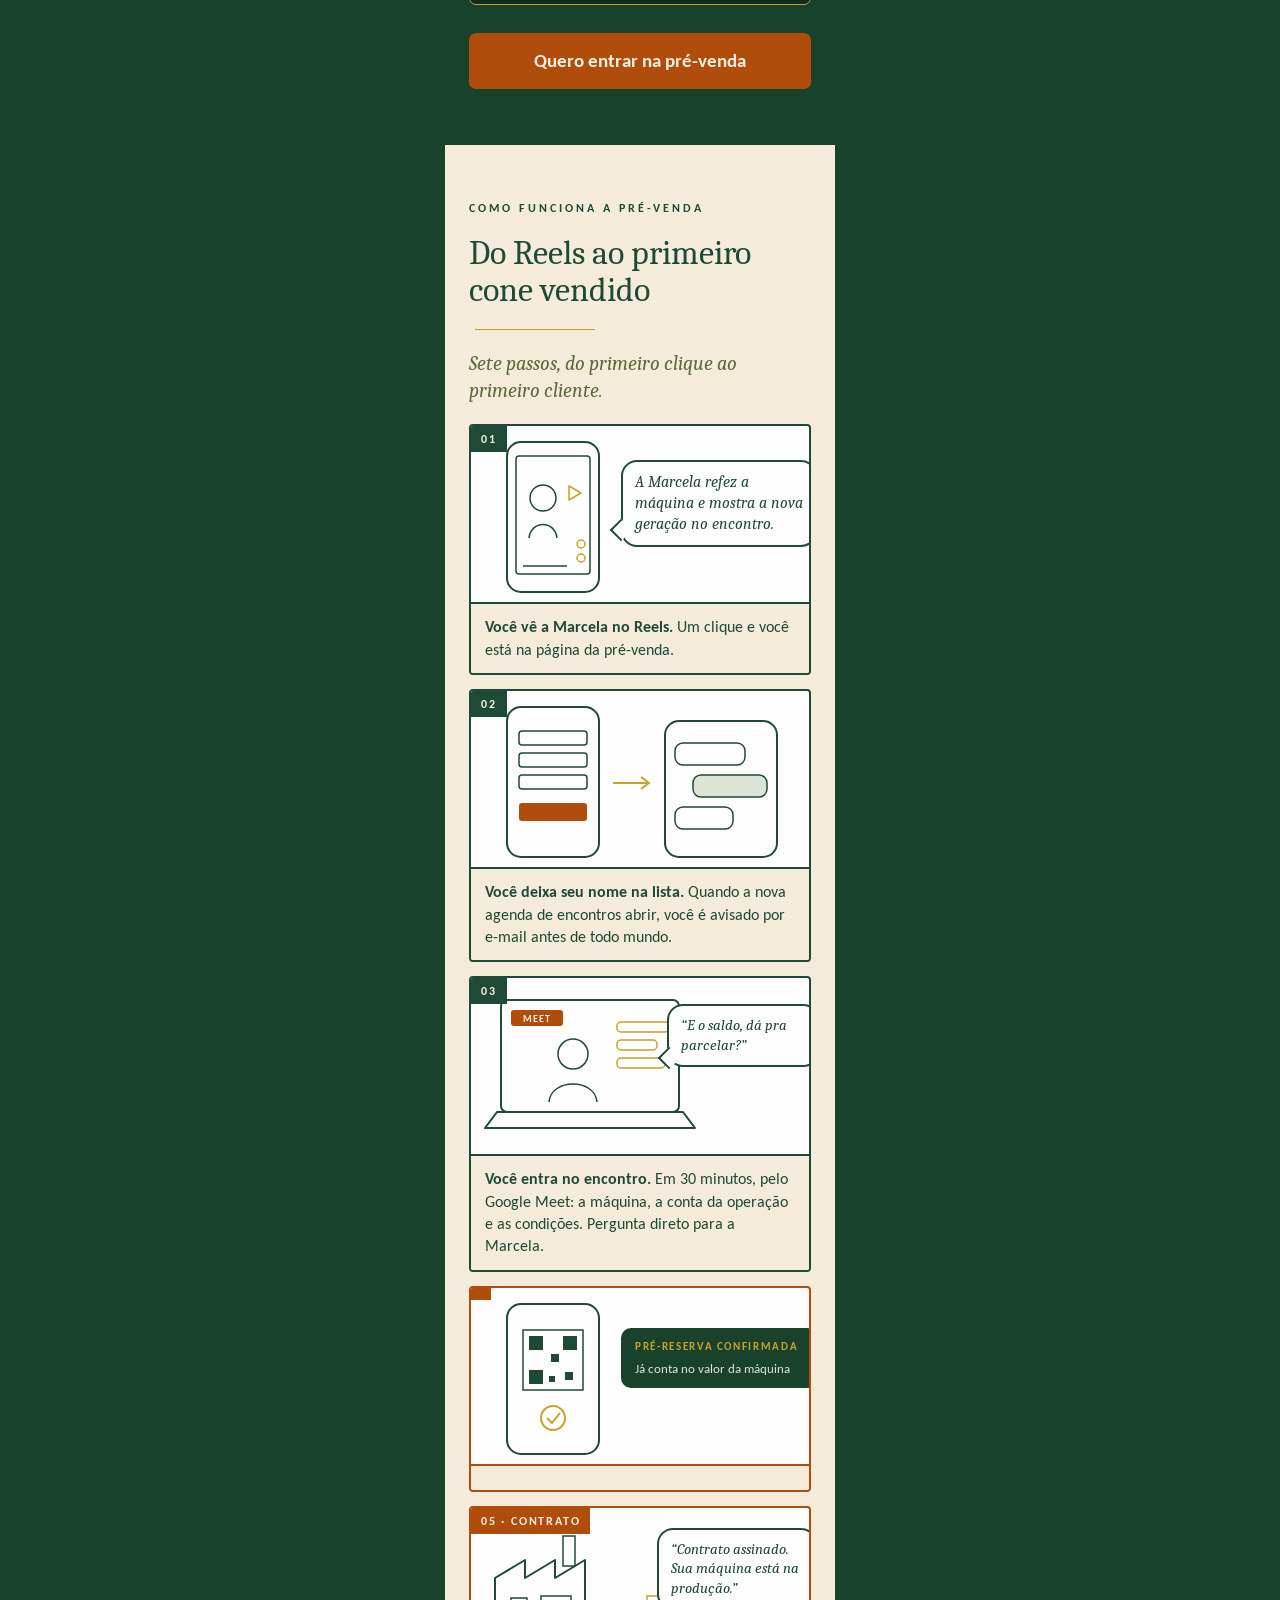
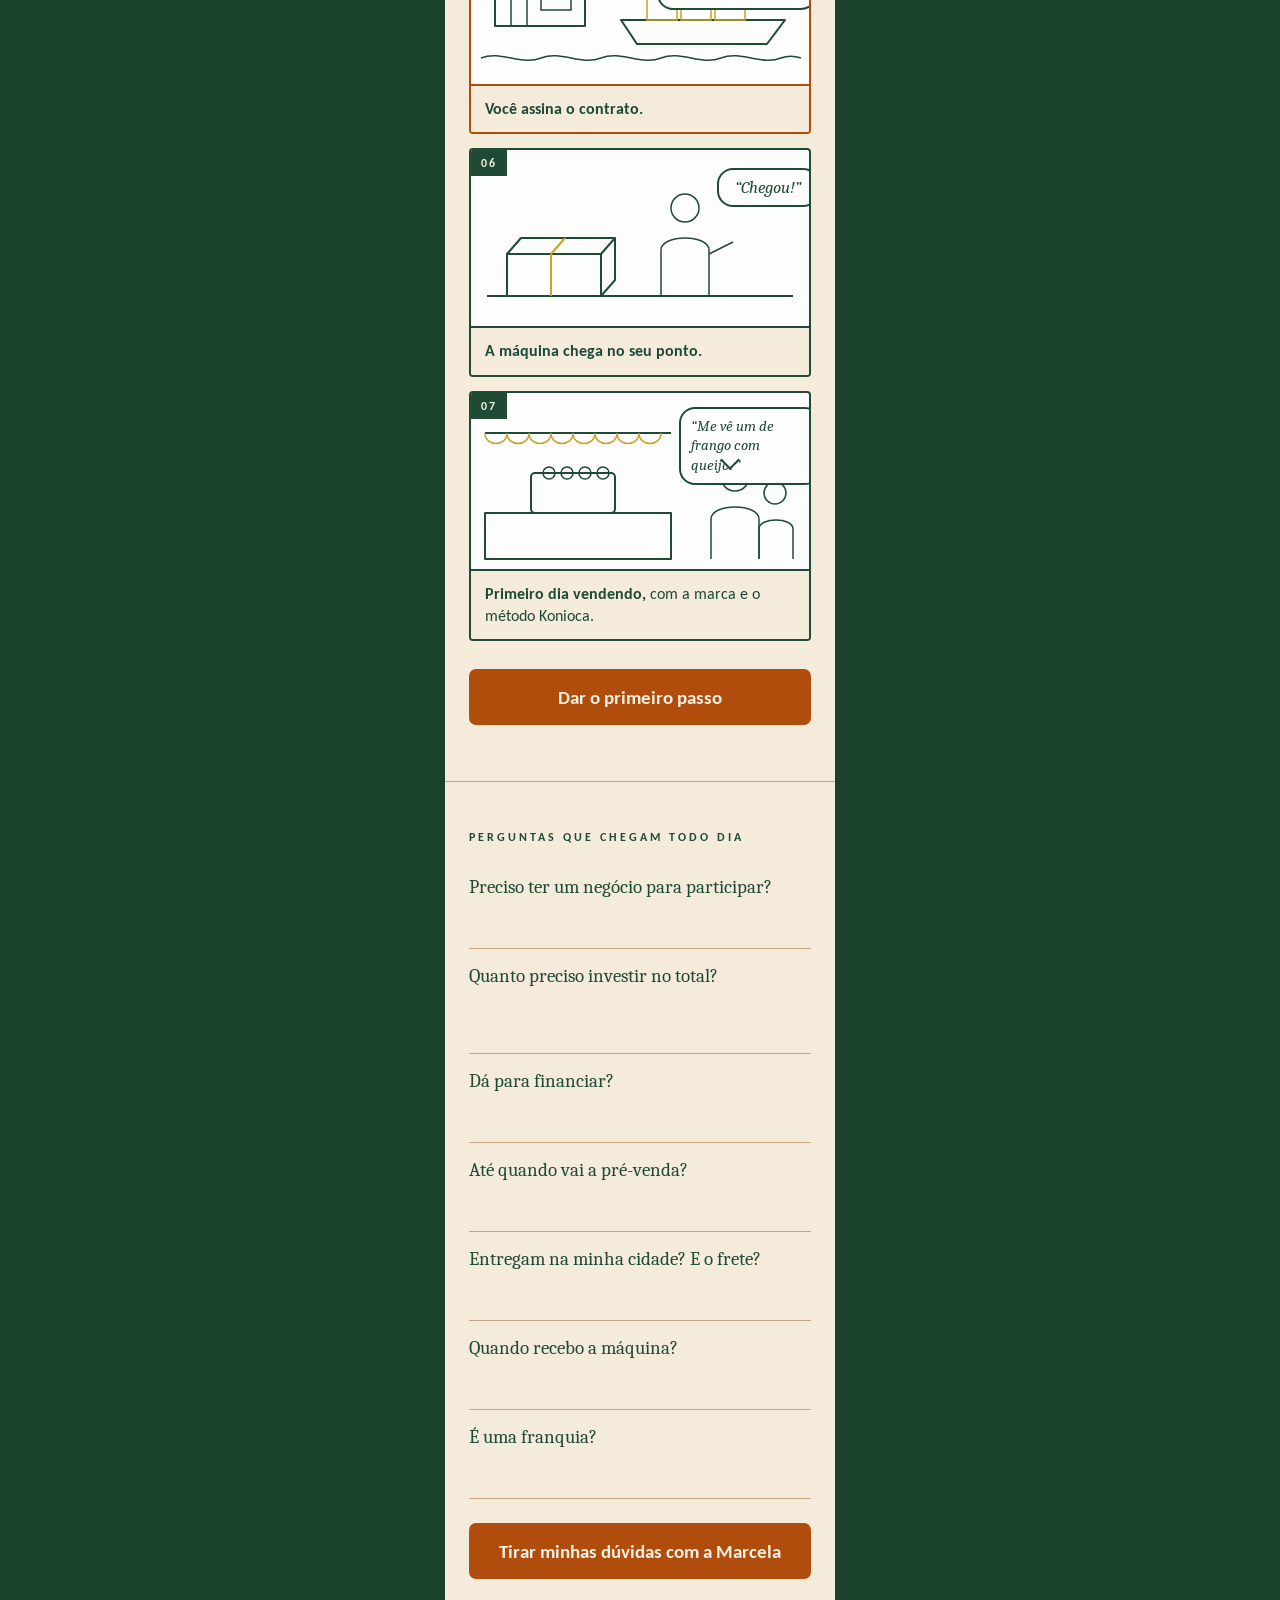
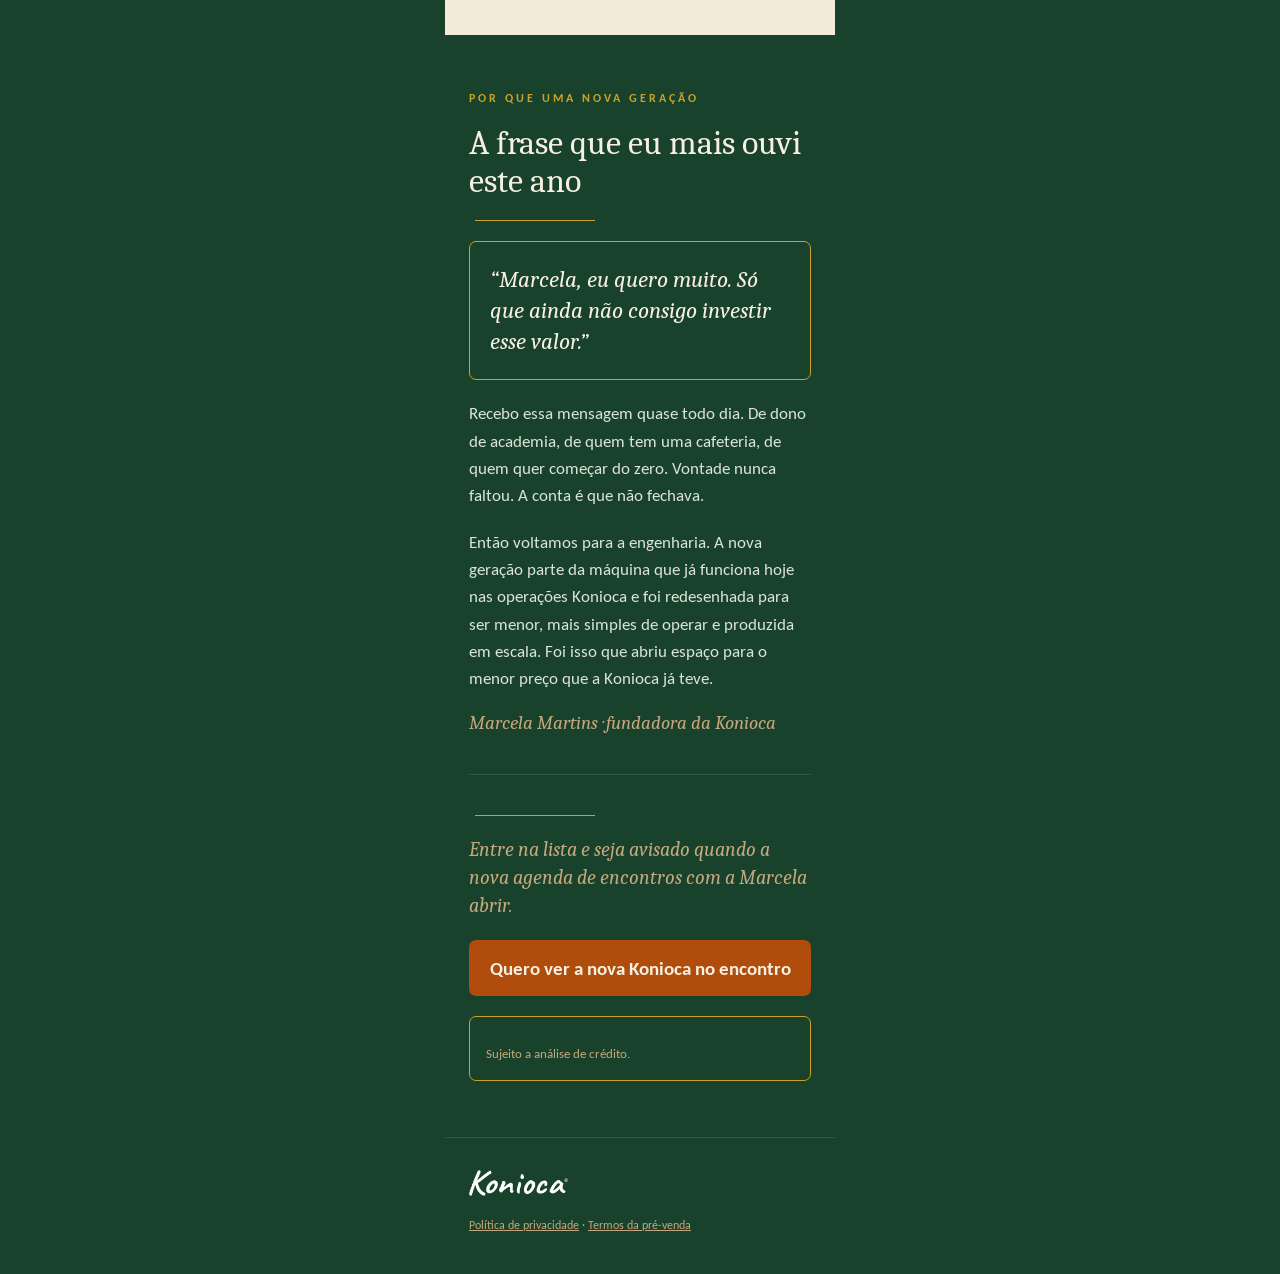
==== commit 635b704d: "Pausa (14/10): esconde contagem regressiva e prazo da pré-venda na LP enquanto campanha_pausada = tr" ====
--- a/site/index.html
+++ b/site/index.html
@@ -62,11 +62,11 @@
 <div style="font-size: 12px; font-weight: 700; letter-spacing: 0.2em; color: #c9a227; padding: 12px 0">FINANCIAMENTO</div>
 <div style="font-family: Caladea, Cambria, Georgia, serif; font-size: 22px; color: #f7f0e2" data-tpl="Parceria {parceiro}"></div>
 </div>
-<div style="display: flex; justify-content: space-between; align-items: baseline; margin-top: -20px; padding: 4px 2px; border-bottom: 1px solid #2f5a44">
+<div class="oculto" data-agenda="aberta" style="display: flex; justify-content: space-between; align-items: baseline; margin-top: -20px; padding: 4px 2px; border-bottom: 1px solid #2f5a44">
 <div style="font-size: 12px; font-weight: 700; letter-spacing: 0.2em; color: #c9a227; padding: 12px 0">ENCERRA</div>
 <div style="font-family: Caladea, Cambria, Georgia, serif; font-size: 22px; color: #f7f0e2" data-tpl="{fim_ddmm} · {fim_hora}"></div>
 </div>
-<div style="display: flex; justify-content: space-between; align-items: baseline; margin-top: -20px; padding: 4px 2px; border-bottom: 1px solid #2f5a44">
+<div class="oculto" data-agenda="aberta" style="display: flex; justify-content: space-between; align-items: baseline; margin-top: -20px; padding: 4px 2px; border-bottom: 1px solid #2f5a44">
 <div style="font-size: 12px; font-weight: 700; letter-spacing: 0.2em; color: #c9a227; padding: 12px 0" id="kFaltamRotulo">FALTAM</div>
 <div style="font-family: Caladea, Cambria, Georgia, serif; font-size: 22px; color: #f7f0e2" id="kContagem" data-t="contagem"></div>
 </div>
@@ -144,7 +144,8 @@
 <div style="font-size: 12px; font-weight: 700; letter-spacing: 0.25em; color: #c9a227">PARA GARANTIR A SUA</div>
 <div style="font-family: Caladea, Cambria, Georgia, serif; font-size: 64px; line-height: 1; color: #f7f0e2" data-t="reserva"></div>
 <div style="font-family: Caladea, Cambria, Georgia, serif; font-style: italic; font-size: 19px; line-height: 1.35; color: #c4a77d" data-tpl="Garante seu acesso à pré-reserva e já conta no valor da máquina. Na assinatura do contrato você paga mais {entrada}. O restante, {parcelado}, é quitado até a entrega ou financiado pelo {parceiro}."></div>
-<div style="font-size: 15px; font-weight: 700; line-height: 1.45; color: #f7f0e2" data-tpl="Pré-venda até {fim_ddmm}, às {fim_hora}, ou antes, se as {lote1} máquinas esgotarem."></div>
+<div style="font-size: 15px; font-weight: 700; line-height: 1.45; color: #f7f0e2" data-agenda="pausada" data-tpl="Pré-venda limitada a {lote1} máquinas."></div>
+<div class="oculto" style="font-size: 15px; font-weight: 700; line-height: 1.45; color: #f7f0e2" data-agenda="aberta" data-tpl="Pré-venda até {fim_ddmm}, às {fim_hora}, ou antes, se as {lote1} máquinas esgotarem."></div>
 <div style="width: 62px; height: 1px; background: #c9a227"></div>
 <div style="display: flex; flex-direction: column">
 <div style="display: flex; justify-content: space-between; align-items: baseline; gap: 12px; padding: 10px 0; border-bottom: 1px solid #2f5a44"><div style="font-size: 16px; color: #dce4d6">Na pré-reserva</div><div style="font-family: Caladea, Cambria, Georgia, serif; font-size: 21px; color: #f7f0e2; text-align: right" data-t="reserva"></div></div>
@@ -160,7 +161,8 @@
 </div>
 <div style="font-size: 14px; line-height: 1.5; color: #dce4d6" data-tpl="Entrega em até {entrega_dias} dias após a assinatura do contrato."></div>
 <div style="height: 1px; background: #2f5a44"></div>
-<div style="font-family: Caladea, Cambria, Georgia, serif; font-style: italic; font-size: 17px; line-height: 1.4; color: #c4a77d" data-tpl="Depois de {fim_ddmm}, a nova geração passa ao preço de lançamento."></div>
+<div style="font-family: Caladea, Cambria, Georgia, serif; font-style: italic; font-size: 17px; line-height: 1.4; color: #c4a77d" data-agenda="pausada">Depois da pré-venda, a nova geração passa ao preço de lançamento.</div>
+<div class="oculto" style="font-family: Caladea, Cambria, Georgia, serif; font-style: italic; font-size: 17px; line-height: 1.4; color: #c4a77d" data-agenda="aberta" data-tpl="Depois de {fim_ddmm}, a nova geração passa ao preço de lançamento."></div>
 </div>
 <a href="#cadastro" style="display: flex; align-items: center; justify-content: center; height: 56px; margin-top: 8px; background: #b04d0c; color: #f7f0e2; font-size: 19px; font-weight: 700; text-decoration: none; border-radius: 7px">Quero entrar na pré-venda</a>
 </section>
@@ -325,7 +327,8 @@
 <details style="border-bottom: 1px solid #c4a77d"><summary style="min-height: 56px; padding: 16px 0; list-style: none; cursor: pointer; font-family: Caladea, Cambria, Georgia, serif; font-size: 19px; color: #1f4a36">Preciso ter um negócio para participar?</summary><div style="padding: 0 0 16px 0; font-size: 16px; line-height: 1.55; color: #1f4a36">Não. Muita gente começa num ponto pequeno ou dentro do negócio de um parceiro. No encontro a Marcela mostra os formatos que funcionam.</div></details>
 <details style="border-bottom: 1px solid #c4a77d" open><summary style="min-height: 56px; padding: 16px 0; list-style: none; cursor: pointer; font-family: Caladea, Cambria, Georgia, serif; font-size: 19px; color: #1f4a36">Quanto preciso investir no total?</summary><div style="padding: 0 0 16px 0; font-size: 16px; line-height: 1.55; color: #1f4a36" data-tpl="{preco_prevenda} pela máquina na pré-venda. Você garante o acesso à pré-reserva com {reserva}, que já contam no valor da máquina. Na assinatura do contrato, paga mais {entrada} ({pago_assinatura} pagos até ali). O restante, {parcelado}, é quitado no PIX ou financiado antes da entrega. Ou, depois da pré-reserva, financia todo o valor restante, {financiado}, pelo {parceiro}. Frete por conta do cliente. Insumos e custo de operação são abertos no encontro."></div></details>
 <details style="border-bottom: 1px solid #c4a77d"><summary style="min-height: 56px; padding: 16px 0; list-style: none; cursor: pointer; font-family: Caladea, Cambria, Georgia, serif; font-size: 19px; color: #1f4a36">Dá para financiar?</summary><div style="padding: 0 0 16px 0; font-size: 16px; line-height: 1.55; color: #1f4a36" data-tpl="Sim. A Konioca tem parceria com o {parceiro}. Depois da pré-reserva de {reserva}, todo o valor restante pode ser financiado. Sujeito a análise de crédito. A Marcela detalha as condições no encontro."></div></details>
-<details style="border-bottom: 1px solid #c4a77d"><summary style="min-height: 56px; padding: 16px 0; list-style: none; cursor: pointer; font-family: Caladea, Cambria, Georgia, serif; font-size: 19px; color: #1f4a36">Até quando vai a pré-venda?</summary><div style="padding: 0 0 16px 0; font-size: 16px; line-height: 1.55; color: #1f4a36" data-tpl="Até {fim_ddmm}, às {fim_hora}, ou antes, se as {lote1} máquinas esgotarem. Depois disso a nova geração passa ao preço de lançamento."></div></details>
+<details style="border-bottom: 1px solid #c4a77d" data-agenda="pausada"><summary style="min-height: 56px; padding: 16px 0; list-style: none; cursor: pointer; font-family: Caladea, Cambria, Georgia, serif; font-size: 19px; color: #1f4a36">Até quando vai a pré-venda?</summary><div style="padding: 0 0 16px 0; font-size: 16px; line-height: 1.55; color: #1f4a36" data-tpl="A pré-venda é limitada a {lote1} máquinas. A data de encerramento é divulgada junto com a nova agenda de encontros, por e-mail, para quem está na lista. Depois disso a nova geração passa ao preço de lançamento."></div></details>
+<details class="oculto" style="border-bottom: 1px solid #c4a77d" data-agenda="aberta"><summary style="min-height: 56px; padding: 16px 0; list-style: none; cursor: pointer; font-family: Caladea, Cambria, Georgia, serif; font-size: 19px; color: #1f4a36">Até quando vai a pré-venda?</summary><div style="padding: 0 0 16px 0; font-size: 16px; line-height: 1.55; color: #1f4a36" data-tpl="Até {fim_ddmm}, às {fim_hora}, ou antes, se as {lote1} máquinas esgotarem. Depois disso a nova geração passa ao preço de lançamento."></div></details>
 <details style="border-bottom: 1px solid #c4a77d"><summary style="min-height: 56px; padding: 16px 0; list-style: none; cursor: pointer; font-family: Caladea, Cambria, Georgia, serif; font-size: 19px; color: #1f4a36">Entregam na minha cidade? E o frete?</summary><div style="padding: 0 0 16px 0; font-size: 16px; line-height: 1.55; color: #1f4a36" data-tpl="Entregamos. O frete não está incluso: depende da região e é pago direto à transportadora."></div></details>
 <details style="border-bottom: 1px solid #c4a77d"><summary style="min-height: 56px; padding: 16px 0; list-style: none; cursor: pointer; font-family: Caladea, Cambria, Georgia, serif; font-size: 19px; color: #1f4a36">Quando recebo a máquina?</summary><div style="padding: 0 0 16px 0; font-size: 16px; line-height: 1.55; color: #1f4a36" data-tpl="Em até {entrega_dias} dias depois da assinatura do contrato. Você acompanha a produção pelo grupo."></div></details>
 <details style="border-bottom: 1px solid #c4a77d"><summary style="min-height: 56px; padding: 16px 0; list-style: none; cursor: pointer; font-family: Caladea, Cambria, Georgia, serif; font-size: 19px; color: #1f4a36">É uma franquia?</summary><div style="padding: 0 0 16px 0; font-size: 16px; line-height: 1.55; color: #1f4a36">Sim. A nova geração faz parte da Franquia Inteligente Konioca: você compra a máquina e opera com a marca e o método da Konioca. Antes de qualquer pagamento, você recebe a Circular de Oferta de Franquia.</div></details>
